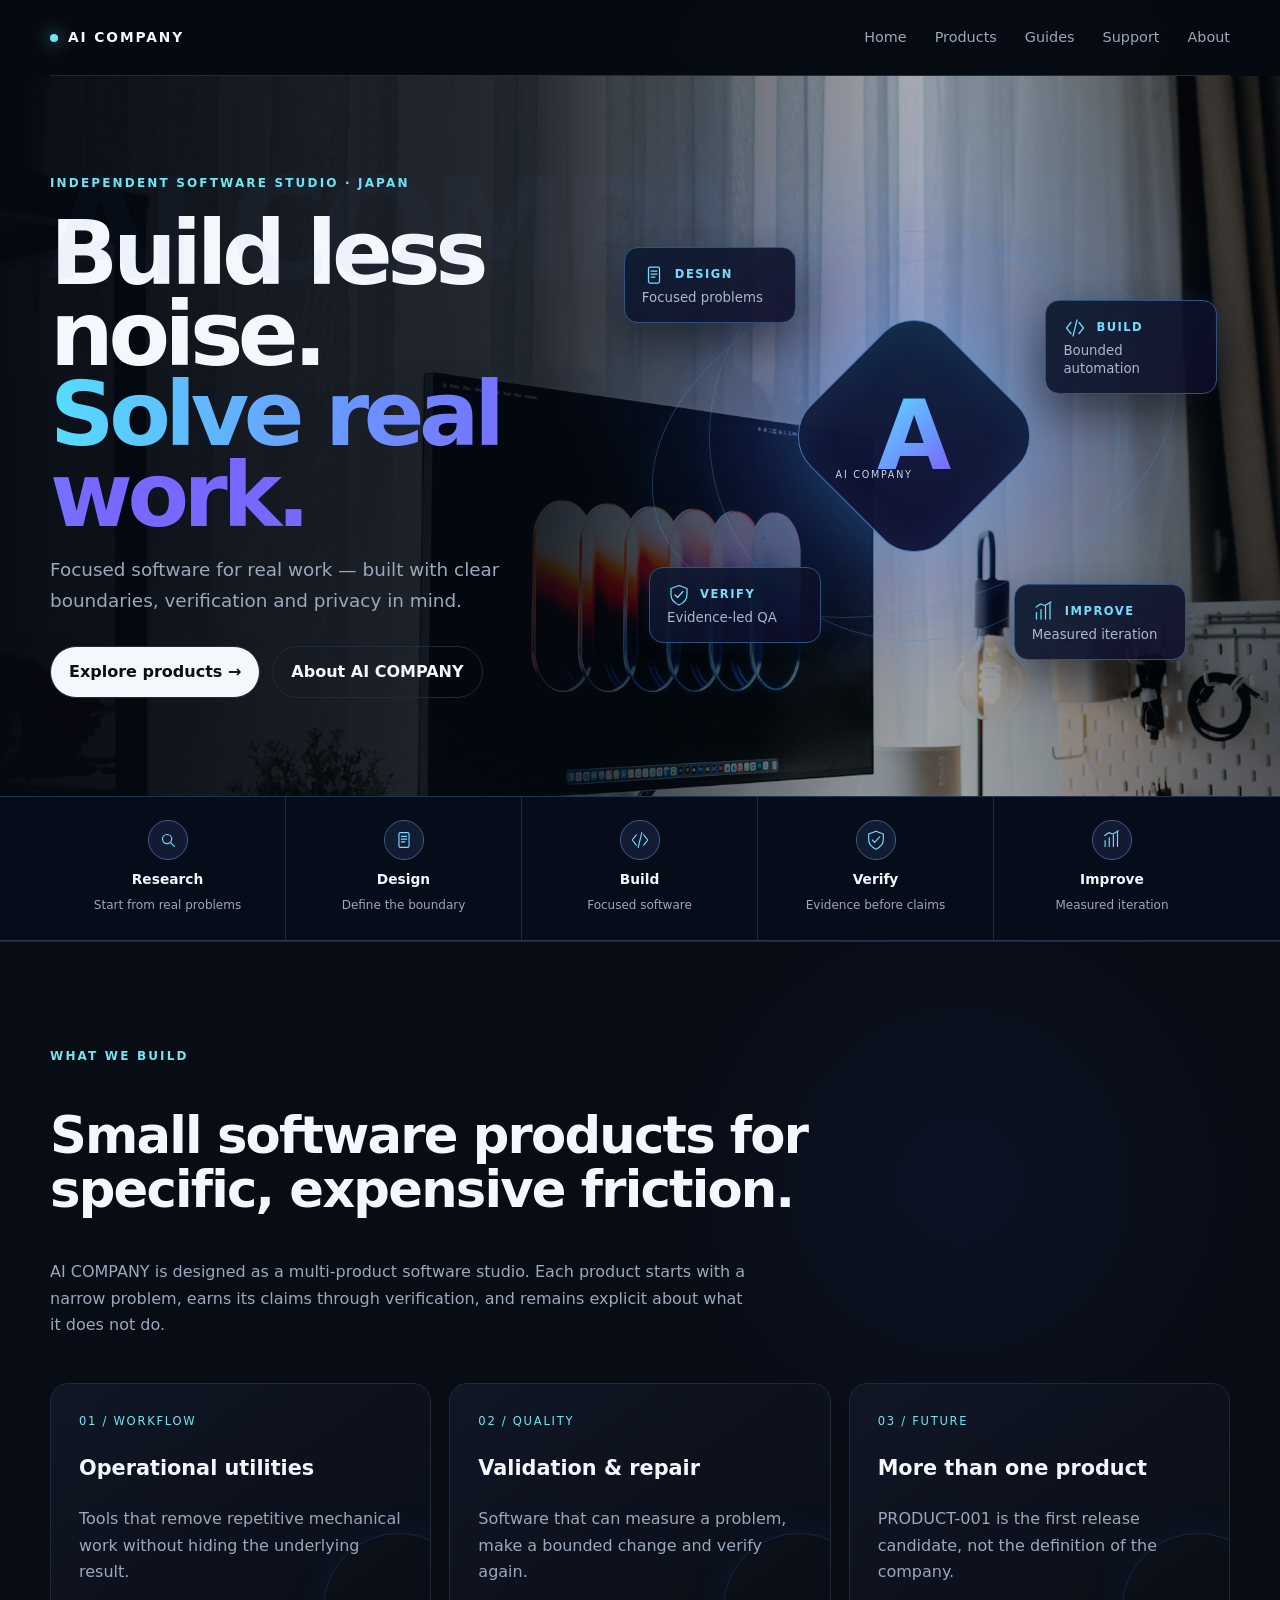
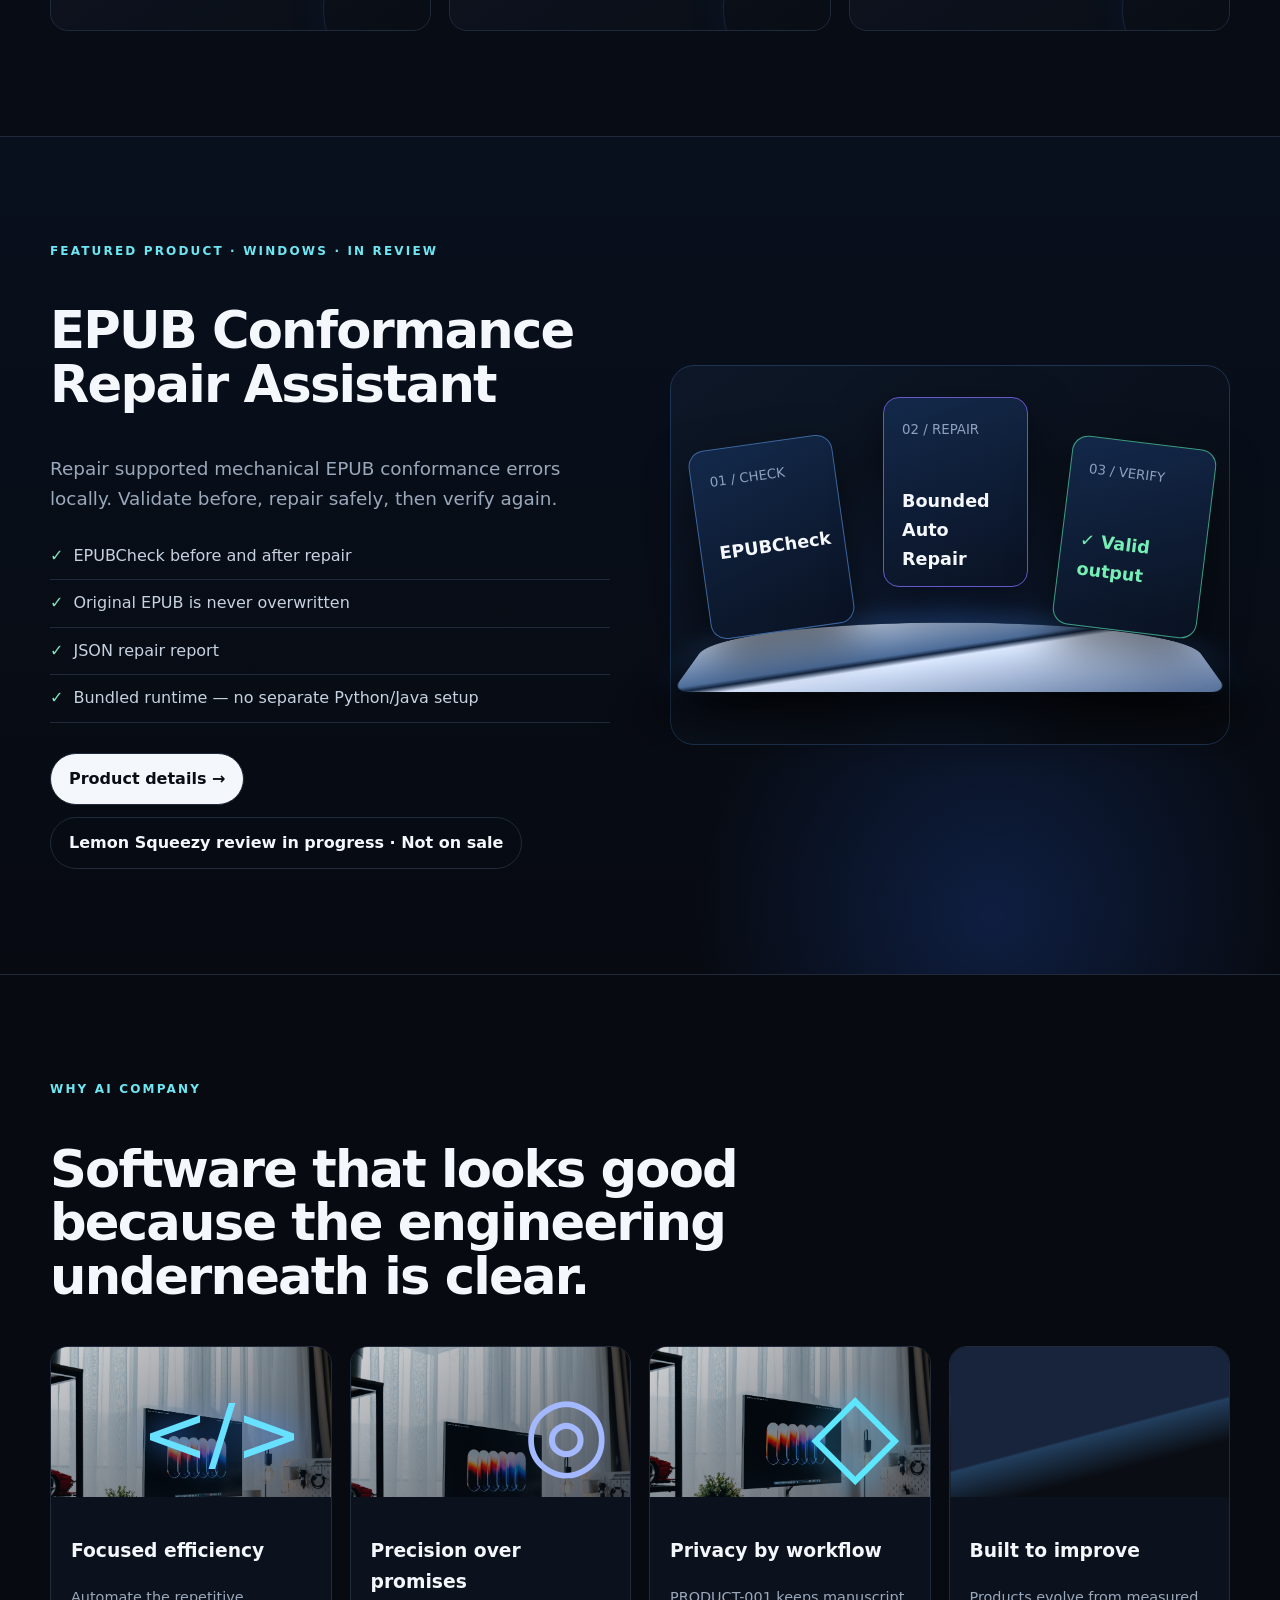
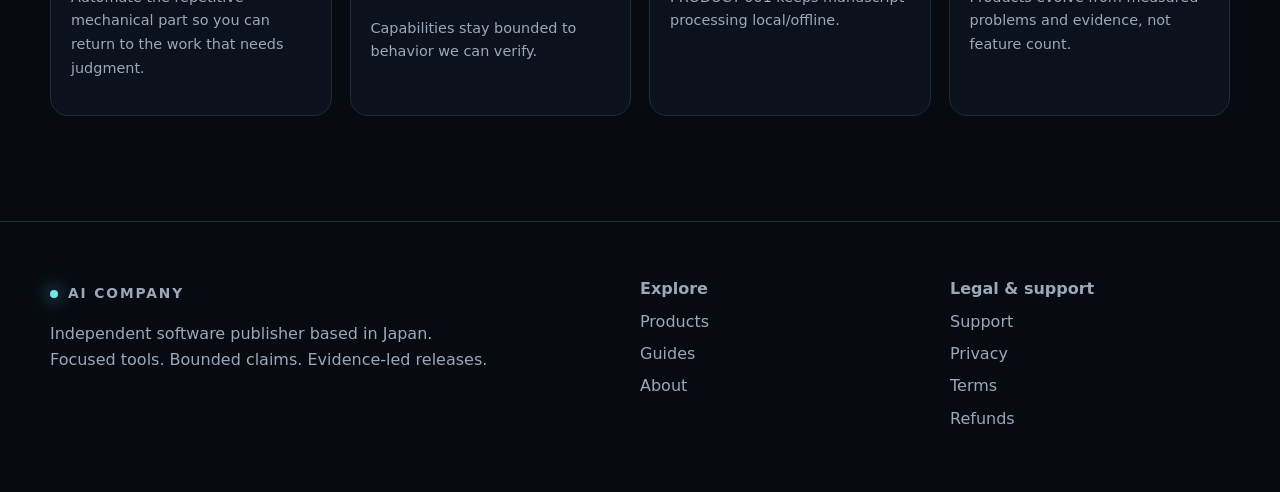
==== index.html @ 85332e8d "site: prepare Lemon Squeezy direct-sale review messaging" ====
<!doctype html><html lang="en"><head><meta charset="utf-8"><meta name="viewport" content="width=device-width,initial-scale=1"><meta name="robots" content="index,follow"><title>AI COMPANY — Practical tools for real work</title><meta name="description" content="Independent software studio in Japan building focused, evidence-led utilities."><meta property="og:title" content="AI COMPANY — Practical tools for real work"><meta property="og:description" content="Independent software studio in Japan building focused, evidence-led utilities."><meta property="og:type" content="website"><link rel="canonical" href="https://ai-company-owner.github.io/"><meta property="og:url" content="https://ai-company-owner.github.io/"><link rel="stylesheet" href="/styles.css"></head><body><header><div class="wrap nav"><a class="brand" href="/"><i></i>AI COMPANY</a><nav><a href="/">Home</a><a href="/products/">Products</a><a href="/guides/">Guides</a><a href="/support/">Support</a><a href="/about/">About</a></nav></div></header><main><section class="home-hero company-hero"><div class="wrap hero-inner"><div class="hero-copy"><div class="eyebrow">Independent software studio · Japan</div><h1>Build less noise.<br><span class="grad">Solve real work.</span></h1><p class="lead">Focused software for real work — built with clear boundaries, verification and privacy in mind.</p><div class="actions"><a class="btn primary" href="/products/">Explore products →</a><a class="btn" href="/about/">About AI COMPANY</a></div></div><div class="company-art" aria-label="Abstract AI COMPANY software studio visualization"><div class="company-orbit orbit-a"></div><div class="company-orbit orbit-b"></div><div class="company-core"><span>A</span><small>AI COMPANY</small></div><div class="company-node node-1"><img class="node-icon" src="/assets/icons/design.svg" alt=""><b>DESIGN</b><small>Focused problems</small></div><div class="company-node node-2"><img class="node-icon" src="/assets/icons/build.svg" alt=""><b>BUILD</b><small>Bounded automation</small></div><div class="company-node node-3"><img class="node-icon" src="/assets/icons/verify.svg" alt=""><b>VERIFY</b><small>Evidence-led QA</small></div><div class="company-node node-4"><img class="node-icon" src="/assets/icons/improve.svg" alt=""><b>IMPROVE</b><small>Measured iteration</small></div></div></div></section>
<div class="benefitbar"><div class="wrap benefits"><div class="benefit"><div class="ico"><img src="/assets/icons/research.svg" alt=""></div><strong>Research</strong><span>Start from real problems</span></div><div class="benefit"><div class="ico"><img src="/assets/icons/design.svg" alt=""></div><strong>Design</strong><span>Define the boundary</span></div><div class="benefit"><div class="ico"><img src="/assets/icons/build.svg" alt=""></div><strong>Build</strong><span>Focused software</span></div><div class="benefit"><div class="ico"><img src="/assets/icons/verify.svg" alt=""></div><strong>Verify</strong><span>Evidence before claims</span></div><div class="benefit"><div class="ico"><img src="/assets/icons/improve.svg" alt=""></div><strong>Improve</strong><span>Measured iteration</span></div></div></div>
<section class="section company-story"><div class="wrap"><div class="eyebrow">What we build</div><h2>Small software products for specific, expensive friction.</h2><p class="kicker">AI COMPANY is designed as a multi-product software studio. Each product starts with a narrow problem, earns its claims through verification, and remains explicit about what it does not do.</p><div class="grid3"><article class="card"><div class="num">01 / WORKFLOW</div><h3>Operational utilities</h3><p>Tools that remove repetitive mechanical work without hiding the underlying result.</p></article><article class="card"><div class="num">02 / QUALITY</div><h3>Validation & repair</h3><p>Software that can measure a problem, make a bounded change and verify again.</p></article><article class="card"><div class="num">03 / FUTURE</div><h3>More than one product</h3><p>PRODUCT-001 is the first release candidate, not the definition of the company.</p></article></div></div></section>
<section class="section showcase"><div class="wrap product"><div><div class="eyebrow">Featured product · Windows · In review</div><h2>EPUB Conformance<br>Repair Assistant</h2><p class="lead">Repair supported mechanical EPUB conformance errors locally. Validate before, repair safely, then verify again.</p><ul class="checks"><li>EPUBCheck before and after repair</li><li>Original EPUB is never overwritten</li><li>JSON repair report</li><li>Bundled runtime — no separate Python/Java setup</li></ul><div class="actions"><a class="btn primary" href="/product/epub-conformance-repair/">Product details →</a><span class="btn">Lemon Squeezy review in progress · Not on sale</span></div></div><div class="flowart" aria-label="EPUB repair workflow graphic"><div class="openbook"></div><div class="flow-card fc1"><small>01 / CHECK</small><b>EPUBCheck</b></div><div class="flow-card fc2"><small>02 / REPAIR</small><b>Bounded<br>Auto Repair</b></div><div class="flow-card fc3"><small>03 / VERIFY</small><b>✓ Valid output</b></div></div></div></section>
<section class="section"><div class="wrap"><div class="eyebrow">Why AI COMPANY</div><h2>Software that looks good because the engineering underneath is clear.</h2><div class="photo-grid"><article class="photo-card"><div class="photo-visual code"></div><div class="pad"><h3>Focused efficiency</h3><p>Automate the repetitive mechanical part so you can return to the work that needs judgment.</p></div></article><article class="photo-card"><div class="photo-visual target"></div><div class="pad"><h3>Precision over promises</h3><p>Capabilities stay bounded to behavior we can verify.</p></div></article><article class="photo-card"><div class="photo-visual lock"></div><div class="pad"><h3>Privacy by workflow</h3><p>PRODUCT-001 keeps manuscript processing local/offline.</p></div></article><article class="photo-card"><div class="photo-visual mountain"></div><div class="pad"><h3>Built to improve</h3><p>Products evolve from measured problems and evidence, not feature count.</p></div></article></div></div></section></main><footer><div class="wrap footergrid"><div><a class="brand" href="/"><i></i>AI COMPANY</a><p>Independent software publisher based in Japan.<br>Focused tools. Bounded claims. Evidence-led releases.</p></div><div><strong>Explore</strong><a href="/products/">Products</a><a href="/guides/">Guides</a><a href="/about/">About</a></div><div><strong>Legal & support</strong><a href="/support/">Support</a><a href="/privacy/">Privacy</a><a href="/terms/">Terms</a><a href="/refunds/">Refunds</a></div></div></footer></body></html>
---- styles.css ----
:root{--bg:#070a11;--panel:#0d121d;--panel2:#111827;--text:#f4f7fb;--muted:#9aa8bb;--line:#202a3a;--accent:#6ee7f2;--accent2:#8aa5ff;--ok:#83e6ba;--max:1180px}*{box-sizing:border-box}html{scroll-behavior:smooth}body{margin:0;background:var(--bg);color:var(--text);font:16px/1.65 Inter,ui-sans-serif,system-ui,-apple-system,"Segoe UI",sans-serif}body:before{content:"";position:fixed;inset:0;pointer-events:none;background:radial-gradient(circle at 72% 18%,rgba(80,128,255,.10),transparent 30%),linear-gradient(rgba(255,255,255,.018) 1px,transparent 1px),linear-gradient(90deg,rgba(255,255,255,.018) 1px,transparent 1px);background-size:auto,44px 44px,44px 44px;mask-image:linear-gradient(to bottom,#000,transparent 70%)}a{color:inherit}.wrap{width:min(var(--max),calc(100% - 48px));margin:auto}.nav{height:76px;display:flex;align-items:center;justify-content:space-between;border-bottom:1px solid var(--line)}header{position:sticky;top:0;z-index:10;background:rgba(7,10,17,.82);backdrop-filter:blur(18px)}.brand{text-decoration:none;font-weight:800;letter-spacing:.14em;font-size:.86rem}.brand i{display:inline-block;width:8px;height:8px;border-radius:50%;background:var(--accent);box-shadow:0 0 18px var(--accent);margin-right:10px}nav{display:flex;gap:28px}nav a,.quiet{text-decoration:none;color:var(--muted);font-size:.9rem}nav a:hover{color:var(--text)}.hero{min-height:720px;display:grid;grid-template-columns:1.05fr .95fr;align-items:center;gap:70px;padding:76px 0}.eyebrow{color:var(--accent);font-size:.75rem;font-weight:800;letter-spacing:.18em;text-transform:uppercase}.hero h1{font-size:clamp(3.4rem,7vw,6.8rem);line-height:.92;letter-spacing:-.055em;margin:.18em 0}.lead{font-size:1.15rem;color:var(--muted);max-width:650px}.actions{display:flex;gap:12px;margin-top:30px;flex-wrap:wrap}.btn{display:inline-flex;padding:12px 18px;border:1px solid var(--line);border-radius:999px;text-decoration:none;font-weight:700}.btn.primary{background:var(--text);color:#0a0d14}.visual{position:relative;min-height:480px;display:grid;place-items:center}.doc{width:min(340px,75%);aspect-ratio:.72;border:1px solid #304057;border-radius:18px;background:linear-gradient(145deg,#141d2b,#0a0f18);box-shadow:0 40px 100px rgba(0,0,0,.5),0 0 60px rgba(110,231,242,.08);padding:32px;transform:rotate(4deg);animation:float 7s ease-in-out infinite}.doc:before{content:"EPUB";font-size:.7rem;letter-spacing:.22em;color:var(--muted)}.line{height:7px;border-radius:8px;background:#243247;margin:18px 0}.line.ok{background:linear-gradient(90deg,var(--ok) 0 36%,#243247 36%)}.scan{position:absolute;width:80%;height:1px;background:linear-gradient(90deg,transparent,var(--accent),transparent);box-shadow:0 0 22px var(--accent);animation:scan 5s ease-in-out infinite}.badge{position:absolute;right:0;bottom:18%;padding:12px 16px;background:#0d1720;border:1px solid #254453;border-radius:12px;color:var(--ok);font-size:.82rem}.section{padding:105px 0;border-top:1px solid var(--line)}.section h2{font-size:clamp(2rem,4vw,3.7rem);line-height:1.05;letter-spacing:-.035em;max-width:800px}.kicker{color:var(--muted);max-width:700px}.grid3{display:grid;grid-template-columns:repeat(3,1fr);gap:18px;margin-top:44px}.card{border:1px solid var(--line);background:linear-gradient(145deg,rgba(17,24,39,.9),rgba(10,14,22,.8));border-radius:18px;padding:28px;min-height:210px}.card .num{font-size:.72rem;color:var(--accent);letter-spacing:.15em}.card h3{font-size:1.3rem}.card p{color:var(--muted)}.product{display:grid;grid-template-columns:1fr 1fr;gap:60px;align-items:center}.product-panel{border:1px solid #26364a;border-radius:24px;padding:36px;background:radial-gradient(circle at top right,rgba(110,231,242,.09),transparent 40%),#0b111b}.status{display:inline-flex;gap:8px;align-items:center;color:#d8e2ef;font-size:.78rem;border:1px solid #344258;padding:7px 11px;border-radius:999px}.status:before{content:"";width:7px;height:7px;border-radius:50%;background:#f1c46d}.checks{list-style:none;padding:0}.checks li{padding:10px 0;border-bottom:1px solid var(--line);color:#c7d2e1}.checks li:before{content:"✓";color:var(--ok);margin-right:10px}.guide{display:block;text-decoration:none}.guide:hover{border-color:#40546e;transform:translateY(-2px)}footer{border-top:1px solid var(--line);padding:54px 0;color:var(--muted)}.footergrid{display:grid;grid-template-columns:2fr 1fr 1fr;gap:30px}.footergrid a{display:block;margin:6px 0;text-decoration:none}.pagehero{padding:100px 0 55px}.pagehero h1{font-size:clamp(2.8rem,6vw,5.2rem);letter-spacing:-.05em;line-height:.98;max-width:900px}.prose{max-width:780px}.prose h2{margin-top:50px}.prose p,.prose li{color:#b2bfd0}.notice{border-left:2px solid var(--accent);background:#0d151f;padding:18px 22px;margin:30px 0}.focus:focus-visible,a:focus-visible{outline:2px solid var(--accent);outline-offset:4px}@keyframes float{50%{transform:rotate(2deg) translateY(-12px)}}@keyframes scan{0%,100%{transform:translateY(-160px);opacity:.25}50%{transform:translateY(160px);opacity:1}}@media(max-width:800px){.wrap{width:min(100% - 32px,var(--max))}nav{gap:14px;overflow:auto;max-width:70%}.hero,.product{grid-template-columns:1fr}.hero{padding-top:55px}.hero h1{font-size:3.6rem}.visual{min-height:390px}.grid3{grid-template-columns:1fr}.section{padding:72px 0}.footergrid{grid-template-columns:1fr}.nav{height:68px}.nav nav a:nth-child(3),.nav nav a:nth-child(4){display:none}}@media(prefers-reduced-motion:reduce){*{scroll-behavior:auto!important}.doc,.scan{animation:none!important}}
/* visual-rich home v2 */
.home-hero{position:relative;min-height:720px;overflow:hidden;border-bottom:1px solid var(--line);background:radial-gradient(circle at 75% 45%,rgba(47,105,255,.24),transparent 31%),radial-gradient(circle at 90% 15%,rgba(126,70,255,.18),transparent 28%),linear-gradient(110deg,#070a11 35%,#0a1425 100%)}
.home-hero:after{content:"";position:absolute;inset:0;pointer-events:none;background:linear-gradient(90deg,rgba(7,10,17,.98) 0%,rgba(7,10,17,.82) 42%,rgba(7,10,17,.15) 72%,rgba(7,10,17,.55) 100%)}
.hero-inner{position:relative;z-index:2;min-height:720px;display:grid;grid-template-columns:.9fr 1.1fr;align-items:center;gap:32px}.hero-copy{padding:70px 0}.hero-copy h1{font-size:clamp(3.7rem,7vw,7.2rem);line-height:.9;letter-spacing:-.06em;margin:.22em 0}.grad{background:linear-gradient(90deg,#55ddff,#7868ff 70%);-webkit-background-clip:text;background-clip:text;color:transparent}.hero-art{position:relative;height:580px;perspective:1000px}.laptop{position:absolute;left:2%;right:-8%;top:12%;height:68%;border:1px solid #4a6fa7;border-radius:24px;background:linear-gradient(145deg,#0a1220,#111d33);box-shadow:0 45px 100px #000,0 0 60px rgba(63,133,255,.25);transform:rotateY(-8deg) rotateX(2deg);padding:18px}.screen{height:100%;border-radius:14px;border:1px solid #253b61;background:radial-gradient(circle at 80% 20%,rgba(94,80,255,.2),transparent 35%),#070d17;padding:24px}.apphead{display:flex;gap:12px;align-items:center;font-weight:800}.bookicon{width:42px;height:42px;border-radius:10px;display:grid;place-items:center;background:linear-gradient(135deg,#46d9ff,#7655ff);box-shadow:0 0 22px rgba(86,121,255,.55);font-size:22px}.appgrid{display:grid;grid-template-columns:1fr .9fr;gap:14px;margin-top:24px}.errbox,.resultbox{border:1px solid #1c3152;border-radius:12px;padding:16px;background:rgba(9,17,30,.8)}.err{font-size:.75rem;padding:10px;border-bottom:1px solid #1a2942;color:#b9c7db}.err b{color:#ff7589}.err.warn b{color:#ffc65c}.beforeafter{display:grid;grid-template-columns:1fr auto 1fr;align-items:center;gap:8px}.page-mini{height:120px;border-radius:6px;background:linear-gradient(#e9eff9,#b8c8df);box-shadow:inset 0 0 0 8px #d5dfec}.arrow{color:#55dfff;font-size:24px}.valid{color:#76edb4;text-align:center;margin-top:15px}.float-tile{position:absolute;padding:20px 18px;border:1px solid rgba(93,164,255,.55);border-radius:16px;background:linear-gradient(145deg,rgba(20,49,91,.82),rgba(31,18,72,.72));backdrop-filter:blur(12px);box-shadow:0 20px 50px #0008,0 0 30px rgba(63,143,255,.18);font-weight:800}.t1{right:-1%;top:18%}.t2{right:3%;bottom:11%;color:#76edb4}.t3{left:1%;bottom:5%;color:#64dfff}.benefitbar{position:relative;z-index:3;margin-top:-1px;border-top:1px solid #213451;border-bottom:1px solid #213451;background:rgba(7,14,27,.92)}.benefits{display:grid;grid-template-columns:repeat(5,1fr)}.benefit{padding:23px 16px;text-align:center;border-right:1px solid #1d2a40}.benefit:last-child{border-right:0}.ico{width:40px;height:40px;margin:0 auto 8px;border-radius:50%;display:grid;place-items:center;border:1px solid #405a89;background:#111c33;color:#7bdfff;font-size:18px}.benefit strong{display:block;font-size:.86rem}.benefit span{color:var(--muted);font-size:.75rem}.showcase{position:relative;overflow:hidden}.showcase:before{content:"";position:absolute;right:-5%;bottom:-35%;width:55%;aspect-ratio:1;background:radial-gradient(circle,rgba(44,111,255,.20),transparent 60%)}.flowart{position:relative;min-height:380px}.openbook{position:absolute;left:5%;right:5%;bottom:8%;height:120px;border-radius:50% 50% 16px 16px;background:linear-gradient(165deg,#eef4ff,#4f6f9c 45%,#132541 48%,#dbe8ff 52%,#536e98);transform:perspective(500px) rotateX(55deg);box-shadow:0 30px 70px #000,0 -15px 45px rgba(71,146,255,.3)}.flow-card{position:absolute;width:145px;height:190px;top:20%;padding:18px;border:1px solid #3d68a0;border-radius:16px;background:linear-gradient(160deg,rgba(20,42,77,.95),rgba(10,18,34,.92));box-shadow:0 20px 45px #0008}.fc1{left:5%;transform:rotate(-8deg)}.fc2{left:38%;top:8%;border-color:#6658c9}.fc3{right:4%;transform:rotate(7deg);border-color:#3d9d84}.flow-card small{color:#8ea2c0}.flow-card b{display:block;margin-top:45px;font-size:1.1rem}.fc3 b{color:#75efb5}.photo-grid{display:grid;grid-template-columns:repeat(4,1fr);gap:18px;margin-top:42px}.photo-card{overflow:hidden;border:1px solid var(--line);border-radius:18px;background:#0c121d}.photo-visual{height:150px;position:relative;overflow:hidden;background:radial-gradient(circle at 65% 35%,rgba(81,157,255,.5),transparent 18%),linear-gradient(135deg,#1d3356,#090d16 65%)}.photo-visual.target:before{content:"◎";position:absolute;font-size:100px;right:20px;top:2px;color:#a4b8ff}.photo-visual.lock:before{content:"◇";position:absolute;font-size:115px;right:30px;top:-10px;color:#5ce7ff;text-shadow:0 0 30px #47bfff}.photo-visual.mountain{background:linear-gradient(165deg,#18243c 0 55%,#223f5e 56%,#0a0d13 75%),radial-gradient(circle at 75% 30%,#ffcf8c,transparent 10%)}.photo-visual.code:before{content:"</>";position:absolute;font-size:80px;right:28px;top:22px;color:#68e0ff;text-shadow:0 0 30px #3f8dff}.photo-card .pad{padding:20px}.photo-card p{color:var(--muted);font-size:.9rem}@media(max-width:900px){.hero-inner{grid-template-columns:1fr}.home-hero,.hero-inner{min-height:auto}.hero-art{height:470px}.benefits{grid-template-columns:repeat(2,1fr)}.benefit:last-child{grid-column:1/-1}.photo-grid{grid-template-columns:1fr 1fr}}@media(max-width:600px){.hero-copy h1{font-size:3.7rem}.hero-art{height:390px}.laptop{left:0;right:-35%;height:65%}.appgrid{grid-template-columns:1fr}.resultbox{display:none}.float-tile{font-size:.75rem;padding:12px}.benefits,.photo-grid{grid-template-columns:1fr}.benefit:last-child{grid-column:auto}.flowart{min-height:300px}.flow-card{width:110px;height:150px;padding:10px}.flow-card b{margin-top:30px;font-size:.85rem}}
/* photographic art direction */
.home-hero{background-image:linear-gradient(90deg,rgba(4,8,16,.98) 0%,rgba(4,8,16,.88) 39%,rgba(4,8,16,.20) 72%,rgba(4,8,16,.50) 100%),url('/assets/studio-workspace.jpg');background-size:cover;background-position:center}
.home-hero:after{background:radial-gradient(circle at 70% 40%,rgba(48,109,255,.18),transparent 35%)}
.hero-art{filter:drop-shadow(0 30px 50px #000)}
.photo-visual{background-image:linear-gradient(145deg,rgba(8,15,28,.18),rgba(8,15,28,.68)),url('/assets/studio-workspace.jpg');background-size:cover;background-position:center}
.photo-visual.target{background-position:65% 45%}.photo-visual.lock{background-position:30% 55%}.photo-visual.mountain{background-position:80% 60%}

/* shared visual system v3 */
.pagehero{position:relative;overflow:hidden;max-width:none;width:100%;padding:110px max(calc((100% - var(--max))/2),24px) 82px;background:linear-gradient(90deg,rgba(5,9,17,.96),rgba(6,13,25,.78)),url('/assets/studio-workspace.jpg') center 45%/cover;border-bottom:1px solid var(--line)}
.pagehero:after{content:"";position:absolute;right:8%;top:20%;width:280px;height:280px;border:1px solid rgba(88,160,255,.18);border-radius:50%;box-shadow:0 0 80px rgba(78,104,255,.12),inset 0 0 60px rgba(84,215,255,.04)}
.pagehero>*{position:relative;z-index:1}.pagehero .eyebrow{display:inline-flex;padding:7px 11px;border:1px solid #27445d;border-radius:999px;background:#081522cc}.pagehero h1{max-width:900px}
.content-shell{padding:80px 0 110px}.visual-band{display:grid;grid-template-columns:1.05fr .95fr;gap:34px;align-items:stretch;margin:38px 0}.visual-card{position:relative;overflow:hidden;min-height:320px;border:1px solid #26364a;border-radius:24px;background:linear-gradient(145deg,#111a29,#080d15);padding:32px}.visual-card.photo{background:linear-gradient(145deg,rgba(8,14,25,.25),rgba(8,14,25,.90)),url('/assets/studio-workspace.jpg') center/cover}.visual-card .bigicon{font-size:4rem;filter:drop-shadow(0 0 20px rgba(77,191,255,.45))}.visual-card h2{font-size:2rem}.visual-card p{color:var(--muted)}.mini-grid{display:grid;grid-template-columns:repeat(2,1fr);gap:14px;margin-top:22px}.mini{border:1px solid #24334a;border-radius:14px;padding:18px;background:#0a111c}.mini b{display:block}.mini span{font-size:.84rem;color:var(--muted)}.legal-index{display:grid;grid-template-columns:repeat(3,1fr);gap:14px;margin:35px 0}.legal-index a{text-decoration:none;border:1px solid var(--line);border-radius:15px;padding:18px;background:#0b111c}.legal-index small{display:block;color:var(--muted)}.step-row{display:grid;grid-template-columns:repeat(3,1fr);gap:16px;margin:38px 0}.step{position:relative;border:1px solid #263650;border-radius:18px;padding:24px;background:linear-gradient(145deg,#101a2a,#090e17)}.step .stepno{display:grid;place-items:center;width:36px;height:36px;border-radius:50%;background:linear-gradient(135deg,#3fcfff,#7357ff);font-weight:900;margin-bottom:25px}.step p{color:var(--muted)}.product-hero-visual{display:grid;grid-template-columns:1fr 1fr;gap:18px;margin-top:38px}.book-glow{min-height:360px;display:grid;place-items:center;position:relative;overflow:hidden;border:1px solid #27405f;border-radius:24px;background:radial-gradient(circle at 50% 65%,rgba(65,139,255,.32),transparent 35%),linear-gradient(145deg,#101a2b,#060a11)}.book-glow:before{content:"EPUB";display:grid;place-items:center;width:190px;height:245px;border-radius:12px;background:linear-gradient(145deg,#ecf4ff,#7895c5);color:#12213a;font-size:2rem;font-weight:900;transform:rotate(-6deg);box-shadow:25px 25px 0 #263b61,0 35px 80px #000}.book-glow:after{content:"✓ VERIFIED";position:absolute;right:9%;bottom:10%;padding:10px 15px;border:1px solid #3a9e83;border-radius:999px;background:#09251dcc;color:#79edba;font-weight:800}.policy-mark{width:68px;height:68px;border:1px solid #35567e;border-radius:18px;display:grid;place-items:center;font-size:2rem;background:#0b1728;box-shadow:0 0 30px rgba(68,156,255,.12)}@media(max-width:800px){.visual-band,.product-hero-visual{grid-template-columns:1fr}.step-row,.legal-index{grid-template-columns:1fr}.pagehero{padding:78px 24px 55px}.visual-card{min-height:240px}}

/* company-first home hierarchy */
.company-hero{background-image:linear-gradient(90deg,rgba(4,8,16,.98) 0%,rgba(4,8,16,.86) 42%,rgba(4,8,16,.32) 72%,rgba(4,8,16,.62) 100%),url('/assets/studio-workspace.jpg')}
.company-art{position:relative;height:590px;display:grid;place-items:center;isolation:isolate}
.company-art:before{content:"";position:absolute;width:520px;height:520px;border-radius:50%;background:radial-gradient(circle,rgba(62,199,255,.15),rgba(87,69,255,.08) 38%,transparent 68%);filter:blur(8px)}
.company-core{position:relative;z-index:3;width:190px;height:190px;border:1px solid #4d76b5;border-radius:44px;display:grid;place-items:center;background:linear-gradient(145deg,rgba(20,42,75,.92),rgba(16,12,48,.9));box-shadow:0 0 90px rgba(66,147,255,.25),inset 0 0 45px rgba(99,216,255,.08);transform:rotate(45deg)}
.company-core span,.company-core small{transform:rotate(-45deg);position:absolute}.company-core span{font-size:6rem;font-weight:900;line-height:1;background:linear-gradient(135deg,#58e2ff,#7a5cff);-webkit-background-clip:text;background-clip:text;color:transparent}.company-core small{margin-top:112px;letter-spacing:.18em;color:#c6d4e8;font-size:.6rem}
.company-orbit{position:absolute;border:1px solid rgba(81,137,210,.34);border-radius:50%;box-shadow:0 0 28px rgba(67,136,255,.06)}.orbit-a{width:410px;height:410px;transform:rotate(18deg)}.orbit-b{width:540px;height:340px;transform:rotate(-18deg)}
.company-node{position:absolute;z-index:4;width:155px;padding:15px 17px;border:1px solid #31517c;border-radius:14px;background:linear-gradient(145deg,rgba(11,26,47,.92),rgba(14,12,39,.88));box-shadow:0 18px 50px #0008,0 0 22px rgba(65,148,255,.1)}.company-node b{display:block;color:#76dcff;font-size:.72rem;letter-spacing:.13em}.company-node small{color:#aab8cc}.node-1{left:4%;top:18%}.node-2{right:2%;top:27%}.node-3{left:8%;bottom:15%}.node-4{right:7%;bottom:12%}
@media(max-width:900px){.company-art{height:480px}.company-art:before{width:390px;height:390px}.company-core{width:150px;height:150px}.company-core span{font-size:4.5rem}.company-core small{margin-top:90px}.orbit-a{width:320px;height:320px}.orbit-b{width:410px;height:270px}.company-node{width:125px;padding:10px;font-size:.8rem}}

.company-story{background:radial-gradient(circle at 75% 30%,rgba(71,103,255,.08),transparent 28%),#080c14}.company-story .card{position:relative;overflow:hidden}.company-story .card:after{content:"";position:absolute;right:-45px;bottom:-55px;width:150px;height:150px;border:1px solid rgba(83,153,255,.16);border-radius:50%;box-shadow:0 0 45px rgba(61,127,255,.08)}

.ico img{width:22px;height:22px}.node-icon{width:24px;height:24px;float:left;margin-right:9px}.company-node b{padding-top:2px}
.company-hero .hero-copy{position:relative}.company-hero .hero-copy:before{content:"AI COMPANY";position:absolute;left:-4px;top:10px;font-size:clamp(5rem,11vw,10rem);font-weight:900;letter-spacing:-.07em;color:rgba(89,145,255,.035);white-space:nowrap;pointer-events:none}
.showcase{background:linear-gradient(180deg,#08101d,#070a11)}.showcase .flowart{border:1px solid #1f3452;border-radius:24px;background:radial-gradient(circle at 50% 65%,rgba(52,118,255,.16),transparent 45%),linear-gradient(145deg,#0d1727,#070b12)}

/* visual QA remediation: hero legibility + mobile containment */
.company-node{width:172px;box-sizing:border-box}
.company-node small{display:block;line-height:1.35;margin-top:5px}
.company-core{background:linear-gradient(145deg,rgba(15,35,66,.97),rgba(14,10,45,.97))}
.company-hero{min-height:auto}
@media(max-width:800px){
  header .nav{overflow-x:auto;scrollbar-width:none;gap:24px}
  header .nav::-webkit-scrollbar{display:none}
  header nav{display:flex;min-width:max-content;gap:22px}
  .company-hero{overflow:hidden;background-position:62% center}
  .company-hero .hero-inner{grid-template-columns:1fr;padding-top:62px;padding-bottom:40px}
  .company-hero .hero-copy{max-width:100%;z-index:5}
  .company-hero .hero-copy h1{font-size:clamp(3.25rem,15vw,5rem);line-height:.9;letter-spacing:-.055em;max-width:100%}
  .company-hero .lead{max-width:92%;font-size:1rem;line-height:1.65}
  .company-hero .actions{display:grid;grid-template-columns:1fr;max-width:270px}
  .company-art{height:390px;margin-top:12px;transform:scale(.82);transform-origin:50% 15%}
  .company-node{width:145px}
  .node-1{left:-2%;top:10%}.node-2{right:-5%;top:18%}.node-3{left:1%;bottom:13%}.node-4{right:-2%;bottom:9%}
  .benefitbar{margin-top:-55px;position:relative;z-index:6}
  .benefits{grid-template-columns:1fr 1fr}
  .benefit:last-child{grid-column:1/-1}
}

/* visual QA remediation v3: mobile viewport correctness */
@media(max-width:800px){
  body{overflow-x:hidden}
  header .nav{display:grid;grid-template-columns:auto 1fr;align-items:center;overflow:hidden}
  header nav{justify-self:end;max-width:190px;overflow:hidden;gap:18px}
  header nav a:nth-child(n+3){display:none}
  .company-hero .hero-inner{width:auto;max-width:none;margin:0;padding-left:16px;padding-right:16px}
  .company-hero .hero-copy{width:100%;min-width:0}
  .company-hero .hero-copy h1{font-size:clamp(3.1rem,14.5vw,4.25rem);overflow-wrap:normal}
  .company-hero .lead{width:100%;max-width:100%;font-size:.98rem;padding-right:4px}
  .company-hero .actions{width:100%;max-width:270px}
  .company-art{height:330px;margin-top:-4px;transform:scale(.72);transform-origin:50% 0}
  .benefitbar{margin-top:-105px}
}
@media(max-width:520px){
  .brand{font-size:.88rem;white-space:nowrap}
  header nav{max-width:125px}
  header nav a:nth-child(n+2){display:none}
  .company-hero .hero-copy h1{font-size:3.55rem}
}

/* visual QA remediation v4: compact mobile brand hero */
@media(max-width:520px){
  .company-hero .hero-copy h1{
    width:100%;max-width:100%;min-width:0;
    font-size:3.05rem!important;line-height:.94;
    letter-spacing:-.06em;white-space:normal;
  }
  .company-hero .hero-copy h1 .grad{display:block}
  .company-art{height:285px;transform:none;margin-top:8px}
  .company-art:before{width:280px;height:280px}
  .company-core{width:118px;height:118px;border-radius:30px}
  .company-core span{font-size:3.6rem}.company-core small{margin-top:70px;font-size:.45rem}
  .orbit-a{width:245px;height:245px}.orbit-b{width:315px;height:205px}
  .company-node{width:128px;padding:10px 11px;font-size:.72rem}
  .node-1{left:0;top:20px}.node-3{right:0;left:auto;bottom:18px}
  .node-2,.node-4{display:none}
  .benefitbar{margin-top:-32px}
}

/* visual QA remediation v5: hard mobile containment */
@media(max-width:520px){
  header .nav{display:flex;justify-content:space-between;width:auto;padding-left:16px;padding-right:16px}
  header nav{display:none!important}
  header .nav:after{content:"MENU";font-size:.68rem;letter-spacing:.14em;color:#9fb0c5;border:1px solid #27364a;border-radius:999px;padding:7px 10px}
  .company-hero .hero-inner{box-sizing:border-box;width:100%;max-width:100%;padding-left:16px!important;padding-right:16px!important;overflow:hidden}
  .company-hero .hero-copy{box-sizing:border-box;width:100%;max-width:100%;overflow:hidden}
  .company-hero .hero-copy h1{box-sizing:border-box;width:100%!important;max-width:100%!important;font-size:2.72rem!important;line-height:.96!important;letter-spacing:-.055em!important}
  .company-hero .hero-copy h1 br{display:none}
  .company-hero .hero-copy h1 .grad{display:block}
  .company-hero .lead{box-sizing:border-box;width:100%!important;max-width:100%!important;font-size:.93rem;line-height:1.6}
}

/* visual QA remediation v6: one robust compact layout below 800px */
@media(max-width:800px){
  header .nav{display:flex!important;justify-content:space-between!important;width:auto!important;padding-left:16px!important;padding-right:16px!important;overflow:hidden!important}
  header nav{display:none!important}
  header .nav:after{content:"MENU";font-size:.68rem;letter-spacing:.14em;color:#9fb0c5;border:1px solid #27364a;border-radius:999px;padding:7px 10px}
  .company-hero .hero-inner{box-sizing:border-box!important;width:100%!important;max-width:100%!important;margin:0!important;padding:54px 16px 28px!important;overflow:hidden!important}
  .company-hero .hero-copy{box-sizing:border-box!important;width:100%!important;max-width:100%!important;min-width:0!important;overflow:hidden!important}
  .company-hero .hero-copy h1{box-sizing:border-box!important;width:100%!important;max-width:100%!important;font-size:clamp(2.55rem,10vw,3.2rem)!important;line-height:.96!important;letter-spacing:-.055em!important;white-space:normal!important}
  .company-hero .hero-copy h1 br{display:none!important}
  .company-hero .hero-copy h1 .grad{display:block!important}
  .company-hero .lead{box-sizing:border-box!important;width:100%!important;max-width:100%!important;padding:0!important;font-size:.93rem!important;line-height:1.58!important}
  .company-hero .actions{width:100%!important;max-width:270px!important}
  .company-art{height:270px!important;transform:none!important;margin:4px 0 0!important}
  .company-art:before{width:270px!important;height:270px!important}
  .company-core{width:112px!important;height:112px!important;border-radius:28px!important}
  .company-core span{font-size:3.45rem!important}.company-core small{margin-top:67px!important;font-size:.43rem!important}
  .orbit-a{width:230px!important;height:230px!important}.orbit-b{width:300px!important;height:195px!important}
  .company-node{width:128px!important;padding:10px 11px!important;font-size:.72rem!important}
  .node-1{left:0!important;top:18px!important}.node-3{right:0!important;left:auto!important;bottom:16px!important}
  .node-2,.node-4{display:none!important}
  .benefitbar{margin-top:-25px!important}
}

/* visual QA remediation v7: compact text measure independent of desktop grid */
@media(max-width:800px){
  .company-hero .hero-inner{display:block!important}
  .company-hero .hero-copy{display:block!important}
  .company-hero .lead{display:block!important;max-width:calc(100vw - 32px)!important;overflow-wrap:anywhere!important}
  .company-art{display:grid!important;max-width:calc(100vw - 32px)!important}
}
.mobile-lead{display:none}
@media(max-width:800px){
  .desktop-lead{display:none!important}
  .mobile-lead{display:block!important;width:auto!important;max-width:360px!important}
  .company-art .node-2,.company-art .node-4{display:none!important}
}
@media(max-width:800px){
  .company-hero .lead{max-width:340px!important}
}
@media(max-width:800px){
  .company-art .node-3{display:none!important}
}

/* all-page compact QA: prevent subpage hero overflow */
@media(max-width:800px){
  .pagehero{box-sizing:border-box!important;width:100%!important;max-width:100%!important;padding:48px 16px 42px!important;overflow:hidden!important}
  .pagehero h1{box-sizing:border-box!important;width:100%!important;max-width:100%!important;font-size:clamp(2.25rem,9vw,3rem)!important;line-height:.98!important;letter-spacing:-.045em!important;overflow-wrap:anywhere!important}
  .pagehero .lead{box-sizing:border-box!important;width:100%!important;max-width:100%!important;font-size:.95rem!important;line-height:1.55!important;overflow-wrap:anywhere!important}
  .pagehero .actions{display:grid!important;grid-template-columns:1fr!important;max-width:270px!important}
  .prose,.product,.grid3{min-width:0!important}
  .prose p,.product p,.card p{overflow-wrap:anywhere}
}
@media(max-width:800px){
  .pagehero h1{font-size:2.05rem!important;line-height:1!important;letter-spacing:-.05em!important;max-width:340px!important}
  .pagehero .lead{max-width:340px!important}
  .pagehero .eyebrow{max-width:320px!important}
}

/* distinct illustration art direction */
.pagehero{background-image:linear-gradient(90deg,rgba(5,9,17,.97),rgba(5,9,17,.78) 48%,rgba(5,9,17,.18)),url('/assets/illustrations/company-studio.svg');background-position:center;background-size:cover}
.products-hero,.epub-hero{background-image:linear-gradient(90deg,rgba(5,9,17,.98),rgba(5,9,17,.78) 50%,rgba(5,9,17,.15)),url('/assets/illustrations/epub-repair.svg')}
.guides-hero{background-image:linear-gradient(90deg,rgba(5,9,17,.98),rgba(5,9,17,.76) 50%,rgba(5,9,17,.12)),url('/assets/illustrations/diagnostic.svg')}
.about-hero,.support-hero{background-image:linear-gradient(90deg,rgba(5,9,17,.98),rgba(5,9,17,.74) 50%,rgba(5,9,17,.10)),url('/assets/illustrations/evidence.svg')}
.privacy-hero,.terms-hero,.refunds-hero{background-image:linear-gradient(90deg,rgba(5,9,17,.98),rgba(5,9,17,.74) 50%,rgba(5,9,17,.10)),url('/assets/illustrations/boundary.svg')}

/* FINAL RESPONSIVE CONTRACT v1
   This block is the canonical compact-screen override. Earlier iterative QA
   rules are retained temporarily for history but must not be extended. */
@media(max-width:800px){
  body{overflow-x:hidden}
  .wrap{width:calc(100% - 32px)}
  header .nav{height:64px;display:flex!important;align-items:center;justify-content:space-between!important;width:auto!important;padding:0 16px!important;overflow:hidden!important}
  header nav{display:none!important}
  header .nav:after{content:"MENU";font-size:.68rem;letter-spacing:.14em;color:#9fb0c5;border:1px solid #27364a;border-radius:999px;padding:7px 10px}
  .company-hero .hero-inner{display:block!important;box-sizing:border-box;width:100%!important;max-width:100%!important;margin:0!important;padding:54px 16px 30px!important;overflow:hidden}
  .company-hero .hero-copy{width:100%!important;max-width:100%!important;overflow:hidden}
  .company-hero .hero-copy h1{width:100%!important;max-width:100%!important;font-size:clamp(2.55rem,10vw,3.2rem)!important;line-height:.96!important;letter-spacing:-.055em!important;white-space:normal!important}
  .company-hero .hero-copy h1 br{display:none}.company-hero .hero-copy h1 .grad{display:block}
  .company-hero .lead{width:100%!important;max-width:340px!important;padding:0!important;font-size:.93rem!important;line-height:1.58!important}
  .company-hero .actions{display:grid;grid-template-columns:1fr;width:100%;max-width:270px}
  .company-art{display:grid!important;height:270px!important;max-width:calc(100vw - 32px)!important;transform:none!important;margin:4px 0 0!important}
  .company-art:before{width:270px!important;height:270px!important}.company-core{width:112px!important;height:112px!important;border-radius:28px!important}
  .company-core span{font-size:3.45rem!important}.company-core small{margin-top:67px!important;font-size:.43rem!important}
  .orbit-a{width:230px!important;height:230px!important}.orbit-b{width:300px!important;height:195px!important}
  .company-node{width:128px!important;padding:10px 11px!important;font-size:.72rem!important}.node-1{left:0!important;top:18px!important}
  .company-art .node-2,.company-art .node-3,.company-art .node-4{display:none!important}
  .benefitbar{margin-top:-25px!important}.benefits{grid-template-columns:1fr 1fr}.benefit:last-child{grid-column:1/-1}
  .pagehero{box-sizing:border-box!important;width:100%!important;max-width:100%!important;padding:48px 16px 42px!important;overflow:hidden!important}
  .pagehero h1{box-sizing:border-box!important;width:100%!important;max-width:340px!important;font-size:2.05rem!important;line-height:1!important;letter-spacing:-.05em!important;overflow-wrap:anywhere!important}
  .pagehero .lead{box-sizing:border-box!important;width:100%!important;max-width:340px!important;font-size:.95rem!important;line-height:1.55!important;overflow-wrap:anywhere!important}
  .pagehero .eyebrow{max-width:320px!important}.pagehero .actions{display:grid!important;grid-template-columns:1fr!important;max-width:270px!important}
  .visual-band,.product-hero-visual,.product{grid-template-columns:1fr}.step-row,.legal-index,.grid3,.footergrid{grid-template-columns:1fr}
  .section{padding:72px 0}.visual-card{min-height:240px}.prose,.product,.grid3{min-width:0}.prose p,.product p,.card p{overflow-wrap:anywhere}
}

/* final compact typography polish */
@media(max-width:800px){
  .product h2,.product h3,.product-panel h2,.product-panel h3{max-width:100%!important;font-size:1.35rem!important;line-height:1.15!important;overflow-wrap:anywhere!important}
  .status{white-space:normal!important;line-height:1.35!important;max-width:100%!important}
  .product-panel{padding:22px!important;min-width:0!important}
  .btn{max-width:100%;white-space:normal;text-align:center;justify-content:center}
}
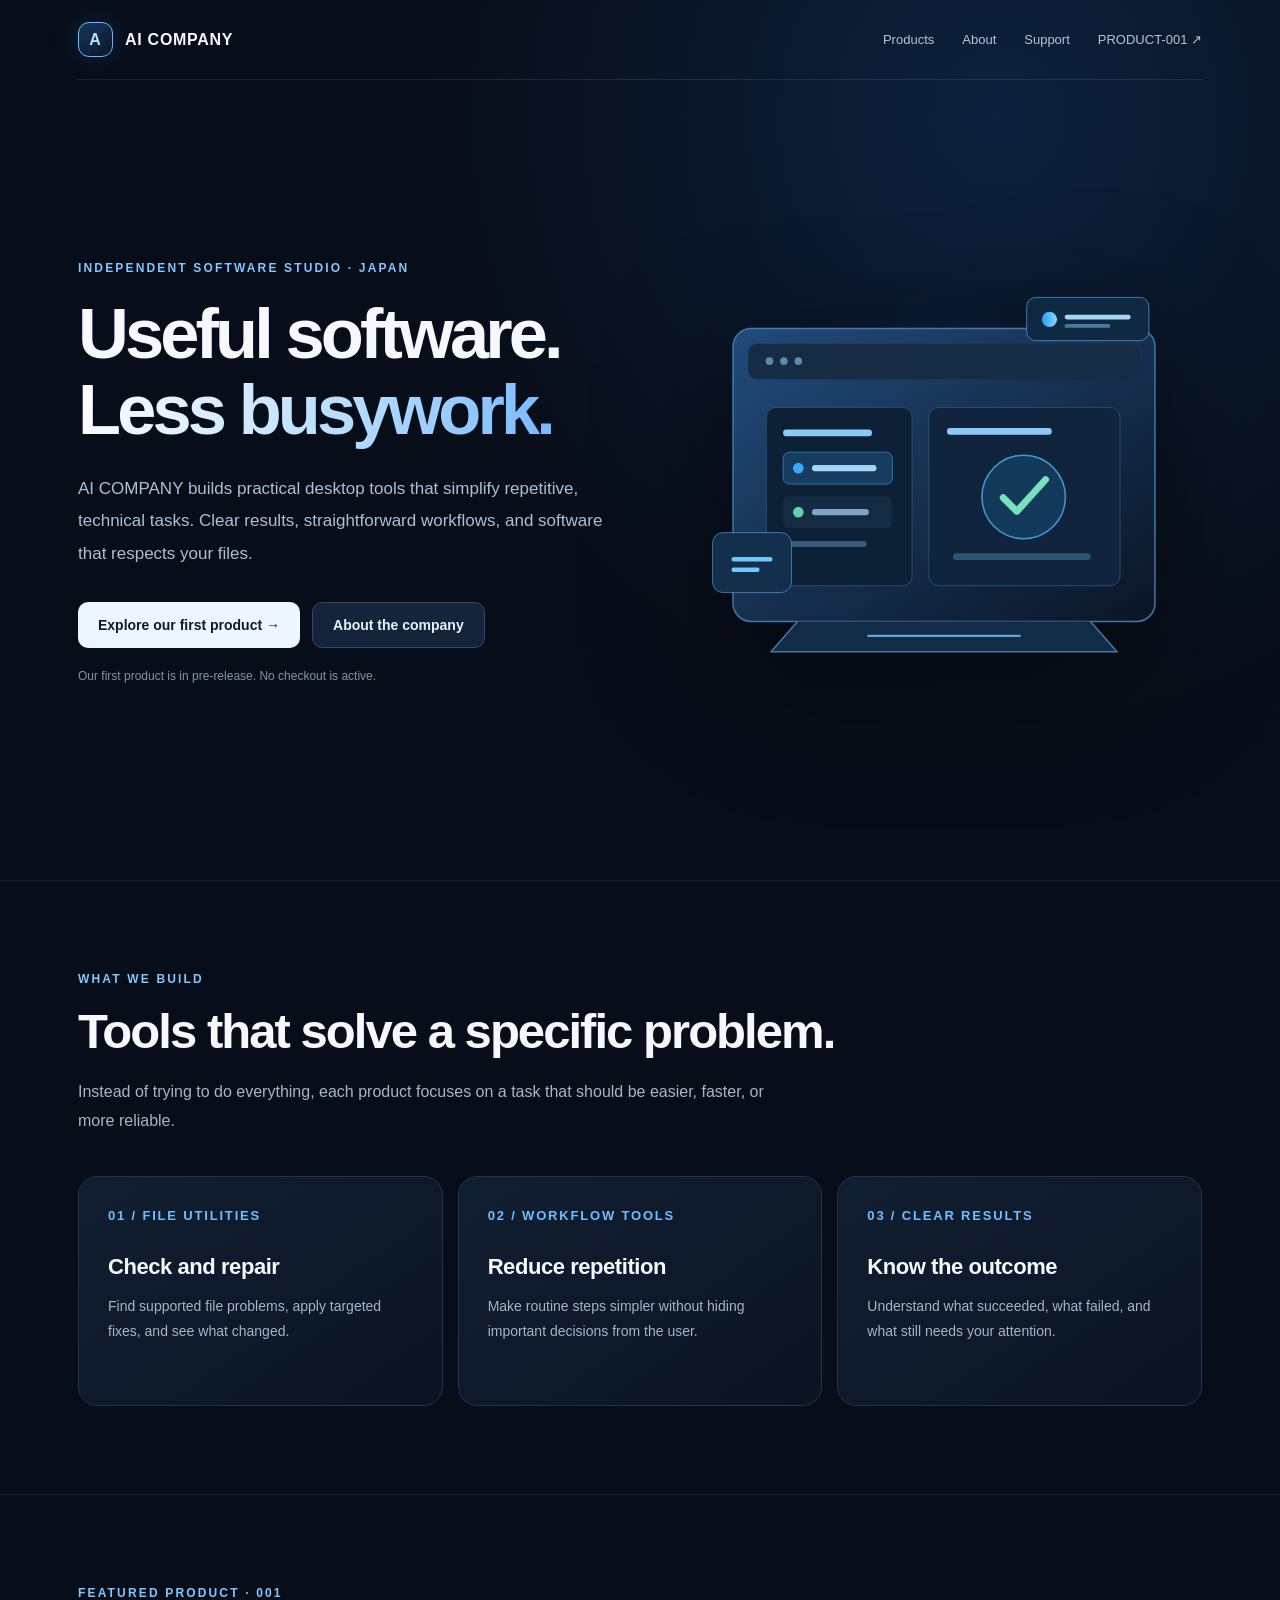
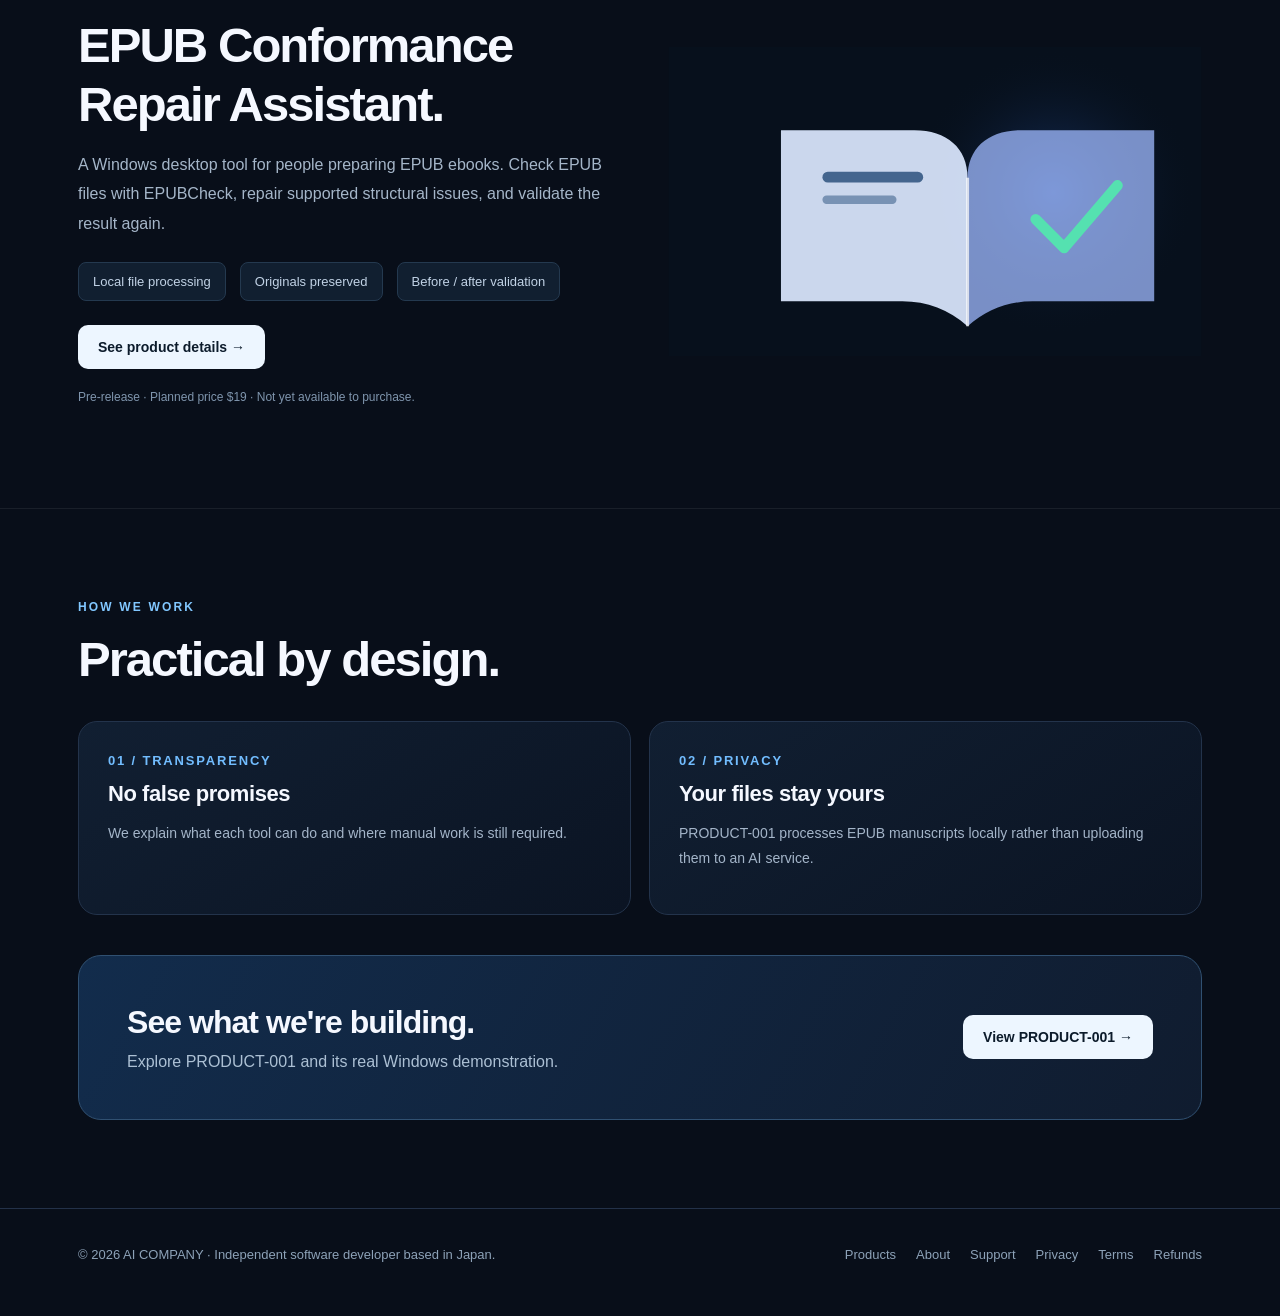
==== commit abd2dd80: "Redesign AI COMPANY homepage and PRODUCT-001 landing page" ====
--- a/index.html
+++ b/index.html
@@ -1,5 +1 @@
-<!doctype html><html lang="en"><head><meta charset="utf-8"><meta name="viewport" content="width=device-width,initial-scale=1"><meta name="robots" content="index,follow"><title>AI COMPANY — Practical tools for real work</title><meta name="description" content="Independent software studio in Japan building focused, evidence-led utilities."><meta property="og:title" content="AI COMPANY — Practical tools for real work"><meta property="og:description" content="Independent software studio in Japan building focused, evidence-led utilities."><meta property="og:type" content="website"><link rel="canonical" href="https://ai-company-owner.github.io/"><meta property="og:url" content="https://ai-company-owner.github.io/"><link rel="stylesheet" href="/styles.css"></head><body><header><div class="wrap nav"><a class="brand" href="/"><i></i>AI COMPANY</a><nav><a href="/">Home</a><a href="/products/">Products</a><a href="/guides/">Guides</a><a href="/support/">Support</a><a href="/about/">About</a></nav></div></header><main><section class="home-hero company-hero"><div class="wrap hero-inner"><div class="hero-copy"><div class="eyebrow">Independent software studio · Japan</div><h1>Build less noise.<br><span class="grad">Solve real work.</span></h1><p class="lead">Focused software for real work — built with clear boundaries, verification and privacy in mind.</p><div class="actions"><a class="btn primary" href="/products/">Explore products →</a><a class="btn" href="/about/">About AI COMPANY</a></div></div><div class="company-art" aria-label="Abstract AI COMPANY software studio visualization"><div class="company-orbit orbit-a"></div><div class="company-orbit orbit-b"></div><div class="company-core"><span>A</span><small>AI COMPANY</small></div><div class="company-node node-1"><img class="node-icon" src="/assets/icons/design.svg" alt=""><b>DESIGN</b><small>Focused problems</small></div><div class="company-node node-2"><img class="node-icon" src="/assets/icons/build.svg" alt=""><b>BUILD</b><small>Bounded automation</small></div><div class="company-node node-3"><img class="node-icon" src="/assets/icons/verify.svg" alt=""><b>VERIFY</b><small>Evidence-led QA</small></div><div class="company-node node-4"><img class="node-icon" src="/assets/icons/improve.svg" alt=""><b>IMPROVE</b><small>Measured iteration</small></div></div></div></section>
-<div class="benefitbar"><div class="wrap benefits"><div class="benefit"><div class="ico"><img src="/assets/icons/research.svg" alt=""></div><strong>Research</strong><span>Start from real problems</span></div><div class="benefit"><div class="ico"><img src="/assets/icons/design.svg" alt=""></div><strong>Design</strong><span>Define the boundary</span></div><div class="benefit"><div class="ico"><img src="/assets/icons/build.svg" alt=""></div><strong>Build</strong><span>Focused software</span></div><div class="benefit"><div class="ico"><img src="/assets/icons/verify.svg" alt=""></div><strong>Verify</strong><span>Evidence before claims</span></div><div class="benefit"><div class="ico"><img src="/assets/icons/improve.svg" alt=""></div><strong>Improve</strong><span>Measured iteration</span></div></div></div>
-<section class="section company-story"><div class="wrap"><div class="eyebrow">What we build</div><h2>Small software products for specific, expensive friction.</h2><p class="kicker">AI COMPANY is designed as a multi-product software studio. Each product starts with a narrow problem, earns its claims through verification, and remains explicit about what it does not do.</p><div class="grid3"><article class="card"><div class="num">01 / WORKFLOW</div><h3>Operational utilities</h3><p>Tools that remove repetitive mechanical work without hiding the underlying result.</p></article><article class="card"><div class="num">02 / QUALITY</div><h3>Validation & repair</h3><p>Software that can measure a problem, make a bounded change and verify again.</p></article><article class="card"><div class="num">03 / FUTURE</div><h3>More than one product</h3><p>PRODUCT-001 is the first release candidate, not the definition of the company.</p></article></div></div></section>
-<section class="section showcase"><div class="wrap product"><div><div class="eyebrow">Featured product · Windows · In review</div><h2>EPUB Conformance<br>Repair Assistant</h2><p class="lead">Repair supported mechanical EPUB conformance errors locally. Validate before, repair safely, then verify again.</p><ul class="checks"><li>EPUBCheck before and after repair</li><li>Original EPUB is never overwritten</li><li>JSON repair report</li><li>Bundled runtime — no separate Python/Java setup</li></ul><div class="actions"><a class="btn primary" href="/product/epub-conformance-repair/">Product details →</a><span class="btn">Lemon Squeezy review in progress · Not on sale</span></div></div><div class="flowart" aria-label="EPUB repair workflow graphic"><div class="openbook"></div><div class="flow-card fc1"><small>01 / CHECK</small><b>EPUBCheck</b></div><div class="flow-card fc2"><small>02 / REPAIR</small><b>Bounded<br>Auto Repair</b></div><div class="flow-card fc3"><small>03 / VERIFY</small><b>✓ Valid output</b></div></div></div></section>
-<section class="section"><div class="wrap"><div class="eyebrow">Why AI COMPANY</div><h2>Software that looks good because the engineering underneath is clear.</h2><div class="photo-grid"><article class="photo-card"><div class="photo-visual code"></div><div class="pad"><h3>Focused efficiency</h3><p>Automate the repetitive mechanical part so you can return to the work that needs judgment.</p></div></article><article class="photo-card"><div class="photo-visual target"></div><div class="pad"><h3>Precision over promises</h3><p>Capabilities stay bounded to behavior we can verify.</p></div></article><article class="photo-card"><div class="photo-visual lock"></div><div class="pad"><h3>Privacy by workflow</h3><p>PRODUCT-001 keeps manuscript processing local/offline.</p></div></article><article class="photo-card"><div class="photo-visual mountain"></div><div class="pad"><h3>Built to improve</h3><p>Products evolve from measured problems and evidence, not feature count.</p></div></article></div></div></section></main><footer><div class="wrap footergrid"><div><a class="brand" href="/"><i></i>AI COMPANY</a><p>Independent software publisher based in Japan.<br>Focused tools. Bounded claims. Evidence-led releases.</p></div><div><strong>Explore</strong><a href="/products/">Products</a><a href="/guides/">Guides</a><a href="/about/">About</a></div><div><strong>Legal & support</strong><a href="/support/">Support</a><a href="/privacy/">Privacy</a><a href="/terms/">Terms</a><a href="/refunds/">Refunds</a></div></div></footer></body></html>+<!doctype html><html lang="en"><head><meta charset="utf-8"><meta name="viewport" content="width=device-width,initial-scale=1"><meta name="description" content="AI COMPANY builds practical software for file validation, repair, and repetitive workflows."><meta name="robots" content="index,follow"><title>Practical software for everyday work — AI COMPANY</title><link rel="stylesheet" href="/assets/ac-redesign.css?v=20261008"></head><body><div class="ac-shell"><header class="ac-container"><nav class="ac-nav" aria-label="Main navigation"><a class="ac-brand" href="/"><span class="ac-mark">A</span>AI COMPANY</a><div class="ac-links"><a href="/products/">Products</a><a href="/about/">About</a><a class="optional" href="/support/">Support</a><a class="optional" href="/product/epub-conformance-repair/">PRODUCT-001 ↗</a></div></nav></header><main><section class="ac-container ac-hero"><div><span class="ac-kicker">Independent software studio · Japan</span><h1>Useful software.<br><span class="ac-gradient">Less busywork.</span></h1><p class="ac-lead">AI COMPANY builds practical desktop tools that simplify repetitive, technical tasks. Clear results, straightforward workflows, and software that respects your files.</p><div class="ac-actions"><a class="ac-button" href="/product/epub-conformance-repair/">Explore our first product →</a><a class="ac-button alt" href="/about/">About the company</a></div><p class="ac-small">Our first product is in pre-release. No checkout is active.</p></div><img class="ac-art" src="/assets/illustrations/software-workflow-2026.svg" alt="Custom illustration of a desktop application checking files and confirming results" width="680" height="580"></section><section class="ac-section"><div class="ac-container"><span class="ac-kicker">What we build</span><h2 class="ac-heading">Tools that solve a specific problem.</h2><p class="ac-sub">Instead of trying to do everything, each product focuses on a task that should be easier, faster, or more reliable.</p><div class="ac-grid"><article class="ac-card"><span class="num">01 / FILE UTILITIES</span><h3>Check and repair</h3><p>Find supported file problems, apply targeted fixes, and see what changed.</p></article><article class="ac-card"><span class="num">02 / WORKFLOW TOOLS</span><h3>Reduce repetition</h3><p>Make routine steps simpler without hiding important decisions from the user.</p></article><article class="ac-card"><span class="num">03 / CLEAR RESULTS</span><h3>Know the outcome</h3><p>Understand what succeeded, what failed, and what still needs your attention.</p></article></div></div></section><section class="ac-section"><div class="ac-container ac-feature"><div><span class="ac-kicker">Featured product · 001</span><h2 class="ac-heading">EPUB Conformance<br>Repair Assistant.</h2><p class="ac-sub">A Windows desktop tool for people preparing EPUB ebooks. Check EPUB files with EPUBCheck, repair supported structural issues, and validate the result again.</p><div class="ac-facts"><span>Local file processing</span><span>Originals preserved</span><span>Before / after validation</span></div><a class="ac-button" href="/product/epub-conformance-repair/">See product details →</a><p class="ac-small">Pre-release · Planned price $19 · Not yet available to purchase.</p></div><img class="ac-illustration" src="/assets/illustrations/epub-repair.svg" alt="Illustration of EPUB file repair"></div></section><section class="ac-section"><div class="ac-container"><span class="ac-kicker">How we work</span><h2 class="ac-heading">Practical by design.</h2><div class="ac-two"><div class="ac-card"><span class="num">01 / TRANSPARENCY</span><h3>No false promises</h3><p>We explain what each tool can do and where manual work is still required.</p></div><div class="ac-card"><span class="num">02 / PRIVACY</span><h3>Your files stay yours</h3><p>PRODUCT-001 processes EPUB manuscripts locally rather than uploading them to an AI service.</p></div></div><div class="ac-banner"><div><h2>See what we're building.</h2><p>Explore PRODUCT-001 and its real Windows demonstration.</p></div><a class="ac-button" href="/product/epub-conformance-repair/">View PRODUCT-001 →</a></div></div></section></main><footer class="ac-footer"><div class="ac-container ac-footer-inner"><span>© 2026 AI COMPANY · Independent software developer based in Japan.</span><div class="ac-footer-links"><a href="/products/">Products</a><a href="/about/">About</a><a href="/support/">Support</a><a href="/privacy/">Privacy</a><a href="/terms/">Terms</a><a href="/refunds/">Refunds</a></div></div></footer></div></body></html>
--- a/assets/ac-redesign.css
+++ b/assets/ac-redesign.css
@@ -0,0 +1,3 @@
+
+/* AI COMPANY 2026 editorial redesign */
+:root{color-scheme:dark}body{margin:0;background:#080e19;color:#f5f8ff;font-family:Inter,'Segoe UI',Arial,sans-serif;-webkit-font-smoothing:antialiased}*{box-sizing:border-box}a{color:inherit;text-decoration:none}.ac-shell{min-height:100vh;background:radial-gradient(ellipse 60% 28% at 78% 4%,rgba(36,112,210,.19),transparent 75%),#080e19}.ac-container{max-width:1180px;margin:auto;padding:0 28px}.ac-nav{height:80px;display:flex;align-items:center;justify-content:space-between;border-bottom:1px solid rgba(255,255,255,.09)}.ac-brand{display:flex;align-items:center;gap:12px;font-weight:750;letter-spacing:.045em;font-size:16px}.ac-mark{width:35px;height:35px;border:1px solid #69b7ff;border-radius:11px;display:grid;place-items:center;background:linear-gradient(145deg,#15385c,#0c1627);box-shadow:0 0 24px #126ac342;color:#b6e1ff}.ac-links{display:flex;align-items:center;gap:28px;font-size:13px;color:#b7c4d6}.ac-links a:hover,.ac-footer a:hover{color:#fff}.ac-button{display:inline-flex;align-items:center;justify-content:center;gap:9px;background:#edf6ff;color:#0c1b2b;padding:14px 20px;border-radius:10px;font-weight:700;font-size:14px;transition:transform .2s,background .2s}.ac-button:hover{transform:translateY(-2px);background:#fff}.ac-button.alt{background:#14243a;color:#e7f3ff;border:1px solid #304967}.ac-kicker{font-size:12px;letter-spacing:.18em;color:#81c7ff;font-weight:700;text-transform:uppercase}.ac-hero{display:grid;grid-template-columns:1.03fr .97fr;gap:60px;align-items:center;padding-top:108px;padding-bottom:112px}.ac-hero h1{font-size:clamp(46px,5.5vw,76px);line-height:1.09;letter-spacing:-.055em;margin:20px 0 24px;font-weight:750}.ac-gradient{background:linear-gradient(105deg,#fff 0%,#b5dcff 58%,#77b8ff 100%);-webkit-background-clip:text;background-clip:text;color:transparent}.ac-lead{color:#aebfd3;line-height:1.9;font-size:17px;max-width:590px}.ac-actions{display:flex;gap:12px;flex-wrap:wrap;margin-top:32px}.ac-small{color:#7f95ad;font-size:12px;line-height:1.7;margin-top:18px}.ac-art{width:100%;max-width:550px;filter:drop-shadow(0 32px 60px #0008)}.ac-section{padding:88px 0;border-top:1px solid #ffffff12}.ac-heading{font-size:clamp(31px,4vw,49px);letter-spacing:-.04em;line-height:1.2;margin:15px 0 16px}.ac-sub{font-size:16px;line-height:1.85;color:#a5b6c9;max-width:710px}.ac-grid{display:grid;grid-template-columns:repeat(3,1fr);gap:15px;margin-top:40px}.ac-card{border:1px solid #23334b;background:linear-gradient(145deg,#111f32,#0b1423);border-radius:19px;padding:29px;min-height:230px}.ac-card .num{font-size:13px;color:#72bdff;font-weight:700;letter-spacing:.14em}.ac-card h3{font-size:22px;letter-spacing:-.02em;margin:30px 0 10px}.ac-card p{font-size:14px;color:#a4b5c9;line-height:1.8}.ac-feature{display:grid;grid-template-columns:1fr 1fr;gap:55px;align-items:center}.ac-feature img{width:100%;display:block}.ac-media{background:#101b2b;border:1px solid #263b55;padding:12px;border-radius:22px;box-shadow:0 32px 90px #0008}.ac-media video{display:block;width:100%;border-radius:12px;aspect-ratio:16/9;background:#060a11}.ac-pill{display:inline-block;border:1px solid #305274;color:#9dcfff;background:#10233a;border-radius:100px;padding:8px 12px;font-size:12px}.ac-facts{display:flex;gap:14px;flex-wrap:wrap;margin:24px 0}.ac-facts span{background:#111f30;border:1px solid #24394f;border-radius:8px;padding:11px 14px;color:#c1d2e5;font-size:13px}.ac-footer{border-top:1px solid #233149;padding:38px 0 54px;color:#8da2b8;font-size:13px}.ac-footer-inner{display:flex;justify-content:space-between;gap:30px;flex-wrap:wrap}.ac-footer-links{display:flex;gap:20px;flex-wrap:wrap}.ac-banner{background:linear-gradient(120deg,#122c4c,#101c2f);border:1px solid #305071;border-radius:23px;padding:48px;display:flex;justify-content:space-between;align-items:center;gap:25px;margin-top:40px}.ac-banner h2{font-size:32px;letter-spacing:-.03em;margin:0 0 12px}.ac-banner p{color:#acc0d4;margin:0}.ac-faq{max-width:820px;margin-top:35px}.ac-faq details{padding:22px 0;border-bottom:1px solid #27364a}.ac-faq summary{cursor:pointer;font-weight:650}.ac-faq p{color:#a6b9cb;line-height:1.8}.ac-two{display:grid;grid-template-columns:1fr 1fr;gap:18px;margin-top:32px}.ac-two .ac-card{min-height:180px}.ac-two h3{margin-top:12px}.ac-note{font-size:13px;line-height:1.8;color:#9eb0c4}.ac-video-wrap{max-width:1120px;margin:36px auto 0}.ac-video-wrap video{aspect-ratio:16/9}.ac-product-hero{padding-top:86px;padding-bottom:70px;text-align:center}.ac-product-hero h1{font-size:clamp(43px,5.3vw,70px);letter-spacing:-.05em;line-height:1.13;margin:19px auto;max-width:980px}.ac-product-hero .ac-lead{margin:0 auto}.ac-product-hero .ac-actions{justify-content:center}.ac-steps{display:grid;grid-template-columns:repeat(3,1fr);gap:15px;margin-top:38px}.ac-step{border:1px solid #253952;background:#101c2c;border-radius:16px;padding:25px}.ac-step strong{color:#7fc5ff;font-size:12px;letter-spacing:.14em}.ac-step h3{font-size:23px;margin:13px 0}.ac-step p{color:#a8b9cc;line-height:1.7;font-size:14px}.ac-illustration{width:100%;max-height:370px;object-fit:contain}@media(max-width:800px){.ac-container{padding:0 20px}.ac-nav{height:70px}.ac-links{gap:15px;font-size:12px}.ac-links .optional{display:none}.ac-hero{grid-template-columns:1fr;gap:30px;padding-top:64px;padding-bottom:64px}.ac-art{max-width:430px;margin:auto}.ac-feature{grid-template-columns:1fr;gap:25px}.ac-grid,.ac-steps{grid-template-columns:1fr}.ac-two{grid-template-columns:1fr}.ac-banner{display:block;padding:28px}.ac-banner .ac-button{margin-top:22px}.ac-section{padding:60px 0}.ac-product-hero{padding-top:64px}.ac-card{min-height:auto}.ac-hero h1{font-size:49px}}@media(max-width:440px){.ac-links{gap:12px}.ac-brand{font-size:13px}.ac-links a{font-size:11px}.ac-hero h1{font-size:42px}.ac-button{width:100%}.ac-actions{flex-direction:column}}@media(prefers-reduced-motion:reduce){.ac-button{transition:none}}
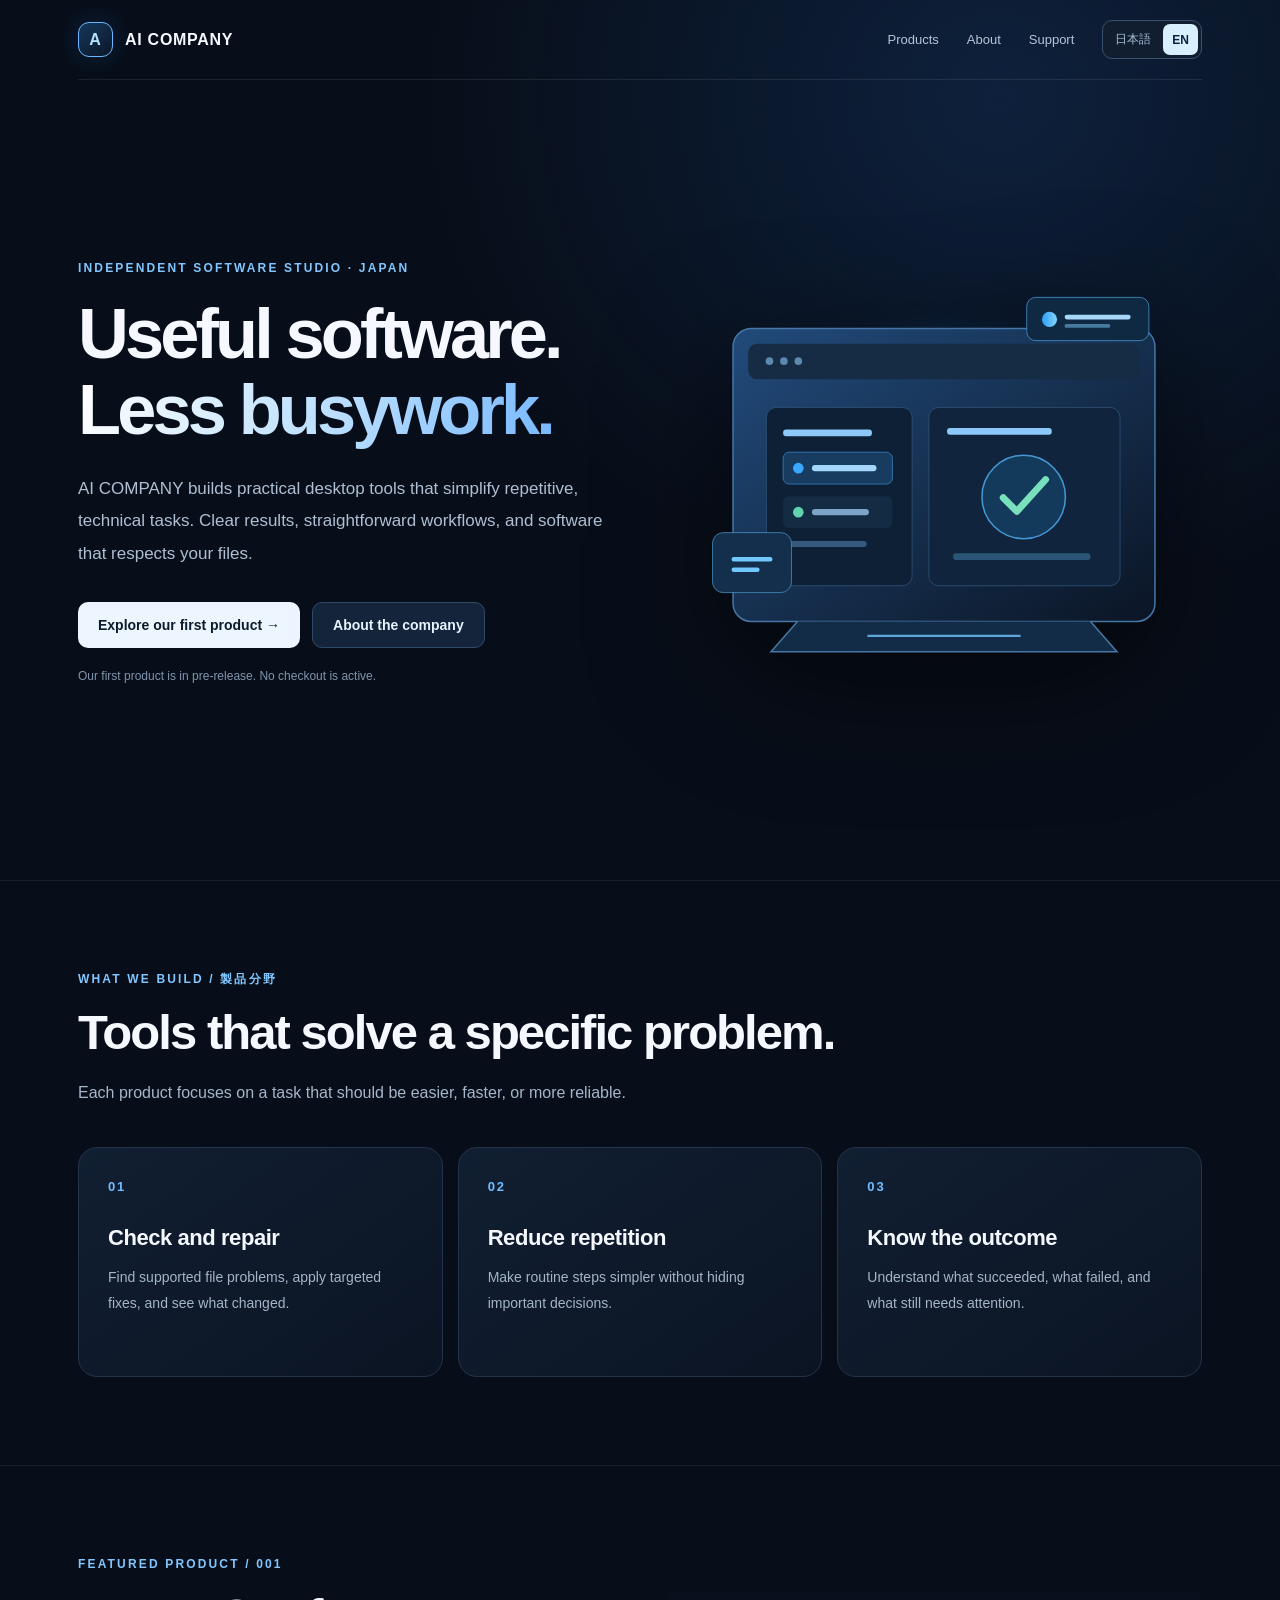
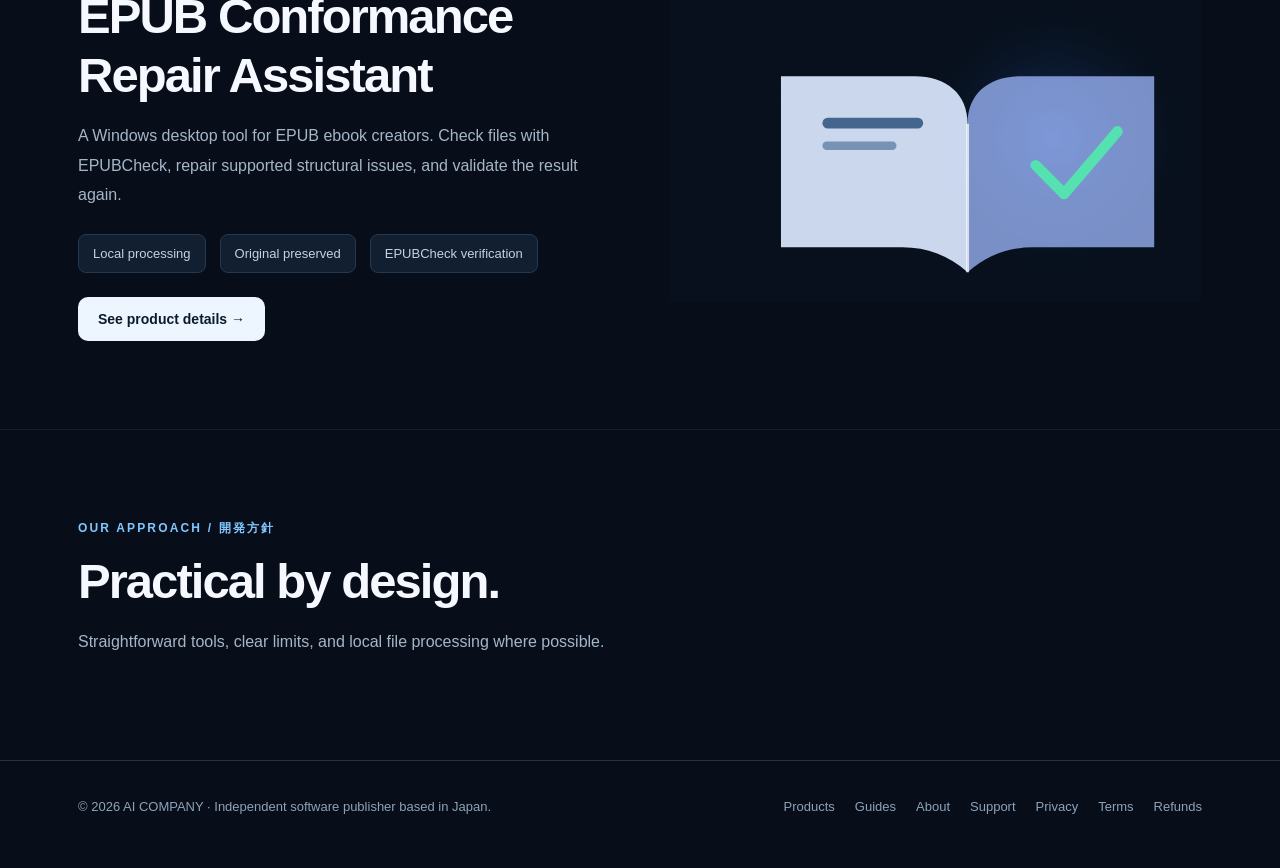
==== commit 9e2c6ca6: "Unify all nine pages with Japanese and English language switcher" ====
--- a/index.html
+++ b/index.html
@@ -1 +1 @@
-<!doctype html><html lang="en"><head><meta charset="utf-8"><meta name="viewport" content="width=device-width,initial-scale=1"><meta name="description" content="AI COMPANY builds practical software for file validation, repair, and repetitive workflows."><meta name="robots" content="index,follow"><title>Practical software for everyday work — AI COMPANY</title><link rel="stylesheet" href="/assets/ac-redesign.css?v=20261008"></head><body><div class="ac-shell"><header class="ac-container"><nav class="ac-nav" aria-label="Main navigation"><a class="ac-brand" href="/"><span class="ac-mark">A</span>AI COMPANY</a><div class="ac-links"><a href="/products/">Products</a><a href="/about/">About</a><a class="optional" href="/support/">Support</a><a class="optional" href="/product/epub-conformance-repair/">PRODUCT-001 ↗</a></div></nav></header><main><section class="ac-container ac-hero"><div><span class="ac-kicker">Independent software studio · Japan</span><h1>Useful software.<br><span class="ac-gradient">Less busywork.</span></h1><p class="ac-lead">AI COMPANY builds practical desktop tools that simplify repetitive, technical tasks. Clear results, straightforward workflows, and software that respects your files.</p><div class="ac-actions"><a class="ac-button" href="/product/epub-conformance-repair/">Explore our first product →</a><a class="ac-button alt" href="/about/">About the company</a></div><p class="ac-small">Our first product is in pre-release. No checkout is active.</p></div><img class="ac-art" src="/assets/illustrations/software-workflow-2026.svg" alt="Custom illustration of a desktop application checking files and confirming results" width="680" height="580"></section><section class="ac-section"><div class="ac-container"><span class="ac-kicker">What we build</span><h2 class="ac-heading">Tools that solve a specific problem.</h2><p class="ac-sub">Instead of trying to do everything, each product focuses on a task that should be easier, faster, or more reliable.</p><div class="ac-grid"><article class="ac-card"><span class="num">01 / FILE UTILITIES</span><h3>Check and repair</h3><p>Find supported file problems, apply targeted fixes, and see what changed.</p></article><article class="ac-card"><span class="num">02 / WORKFLOW TOOLS</span><h3>Reduce repetition</h3><p>Make routine steps simpler without hiding important decisions from the user.</p></article><article class="ac-card"><span class="num">03 / CLEAR RESULTS</span><h3>Know the outcome</h3><p>Understand what succeeded, what failed, and what still needs your attention.</p></article></div></div></section><section class="ac-section"><div class="ac-container ac-feature"><div><span class="ac-kicker">Featured product · 001</span><h2 class="ac-heading">EPUB Conformance<br>Repair Assistant.</h2><p class="ac-sub">A Windows desktop tool for people preparing EPUB ebooks. Check EPUB files with EPUBCheck, repair supported structural issues, and validate the result again.</p><div class="ac-facts"><span>Local file processing</span><span>Originals preserved</span><span>Before / after validation</span></div><a class="ac-button" href="/product/epub-conformance-repair/">See product details →</a><p class="ac-small">Pre-release · Planned price $19 · Not yet available to purchase.</p></div><img class="ac-illustration" src="/assets/illustrations/epub-repair.svg" alt="Illustration of EPUB file repair"></div></section><section class="ac-section"><div class="ac-container"><span class="ac-kicker">How we work</span><h2 class="ac-heading">Practical by design.</h2><div class="ac-two"><div class="ac-card"><span class="num">01 / TRANSPARENCY</span><h3>No false promises</h3><p>We explain what each tool can do and where manual work is still required.</p></div><div class="ac-card"><span class="num">02 / PRIVACY</span><h3>Your files stay yours</h3><p>PRODUCT-001 processes EPUB manuscripts locally rather than uploading them to an AI service.</p></div></div><div class="ac-banner"><div><h2>See what we're building.</h2><p>Explore PRODUCT-001 and its real Windows demonstration.</p></div><a class="ac-button" href="/product/epub-conformance-repair/">View PRODUCT-001 →</a></div></div></section></main><footer class="ac-footer"><div class="ac-container ac-footer-inner"><span>© 2026 AI COMPANY · Independent software developer based in Japan.</span><div class="ac-footer-links"><a href="/products/">Products</a><a href="/about/">About</a><a href="/support/">Support</a><a href="/privacy/">Privacy</a><a href="/terms/">Terms</a><a href="/refunds/">Refunds</a></div></div></footer></div></body></html>+<!doctype html><html lang="en"><head><meta charset="utf-8"><meta name="viewport" content="width=device-width,initial-scale=1"><meta name="robots" content="index,follow"><meta name="description" content="AI COMPANY builds practical software. PRODUCT-001 validates EPUB files and repairs supported structural issues."><title>Useful software. Less busywork. — AI COMPANY</title><link rel="stylesheet" href="/assets/ac-redesign.css?v=20261009"><script defer src="/assets/ac-language.js?v=20261009"></script></head><body data-ac-page="home"><div class="ac-shell"><header class="ac-container"><nav class="ac-nav" aria-label="Main navigation"><a class="ac-brand" href="/"><span class="ac-mark">A</span>AI COMPANY</a><div class="ac-links"><a href="/products/" data-ui="products">Products</a><a href="/about/" data-ui="about">About</a><a class="optional" href="/support/" data-ui="support">Support</a><div class="ac-lang" role="group" aria-label="Language"><button type="button" data-lang-button="ja" aria-pressed="false">日本語</button><button type="button" data-lang-button="en" aria-pressed="true">EN</button></div></div></nav></header><main><section class="ac-container ac-hero"><div><span data-i18n="eyebrow" class="ac-kicker">Independent software studio · Japan</span><h1 data-i18n-html="title">Useful software.<br><span class="ac-gradient">Less busywork.</span></h1><p data-i18n="lead" class="ac-lead">AI COMPANY builds practical desktop tools that simplify repetitive, technical tasks. Clear results, straightforward workflows, and software that respects your files.</p><div class="ac-actions"><a class="ac-button" href="/product/epub-conformance-repair/" data-i18n="primary">Explore our first product →</a><a class="ac-button alt" href="/about/" data-i18n="secondary">About the company</a></div><p data-i18n="note" class="ac-small">Our first product is in pre-release. No checkout is active.</p></div><img class="ac-art" src="/assets/illustrations/software-workflow-2026.svg" alt="Illustration of desktop software checking files" width="680" height="580"></section><section class="ac-section"><div class="ac-container"><span class="ac-kicker">What we build / 製品分野</span><h2 data-i18n="section1" class="ac-heading">Tools that solve a specific problem.</h2><p data-i18n="sub1" class="ac-sub">Each product focuses on a task that should be easier, faster, or more reliable.</p><div class="ac-grid"><article class="ac-card"><span class="num">01</span><h3 data-i18n="c1">Check and repair</h3><p data-i18n="d1">Find supported file problems, apply targeted fixes, and see what changed.</p></article><article class="ac-card"><span class="num">02</span><h3 data-i18n="c2">Reduce repetition</h3><p data-i18n="d2">Make routine steps simpler without hiding important decisions.</p></article><article class="ac-card"><span class="num">03</span><h3 data-i18n="c3">Know the outcome</h3><p data-i18n="d3">Understand what succeeded, what failed, and what still needs attention.</p></article></div></div></section><section class="ac-section"><div class="ac-container ac-feature"><div><span class="ac-kicker">Featured product / 001</span><h2 data-i18n="section2" class="ac-heading">EPUB Conformance Repair Assistant</h2><p data-i18n="sub2" class="ac-sub">A Windows desktop tool for EPUB ebook creators. Check files with EPUBCheck, repair supported structural issues, and validate the result again.</p><div class="ac-facts"><span data-ui="local">Local processing</span><span data-ui="original">Original preserved</span><span data-ui="verify">EPUBCheck verification</span></div><a class="ac-button" href="/product/epub-conformance-repair/" data-i18n="feature">See product details →</a></div><img class="ac-illustration" src="/assets/illustrations/epub-repair.svg" alt="EPUB repair illustration"></div></section><section class="ac-section"><div class="ac-container"><span class="ac-kicker">Our approach / 開発方針</span><h2 data-i18n="section3" class="ac-heading">Practical by design.</h2><p data-i18n="sub3" class="ac-sub">Straightforward tools, clear limits, and local file processing where possible.</p></div></section></main><footer class="ac-footer"><div class="ac-container ac-footer-inner"><span>© 2026 AI COMPANY · Independent software publisher based in Japan.</span><div class="ac-footer-links"><a href="/products/" data-ui="products">Products</a><a href="/guides/" data-ui="guides">Guides</a><a href="/about/" data-ui="about">About</a><a href="/support/" data-ui="support">Support</a><a href="/privacy/" data-ui="privacy">Privacy</a><a href="/terms/" data-ui="terms">Terms</a><a href="/refunds/" data-ui="refunds">Refunds</a></div></div></footer></div></body></html>
--- a/assets/ac-redesign.css
+++ b/assets/ac-redesign.css
@@ -1,3 +1,5 @@
 
 /* AI COMPANY 2026 editorial redesign */
 :root{color-scheme:dark}body{margin:0;background:#080e19;color:#f5f8ff;font-family:Inter,'Segoe UI',Arial,sans-serif;-webkit-font-smoothing:antialiased}*{box-sizing:border-box}a{color:inherit;text-decoration:none}.ac-shell{min-height:100vh;background:radial-gradient(ellipse 60% 28% at 78% 4%,rgba(36,112,210,.19),transparent 75%),#080e19}.ac-container{max-width:1180px;margin:auto;padding:0 28px}.ac-nav{height:80px;display:flex;align-items:center;justify-content:space-between;border-bottom:1px solid rgba(255,255,255,.09)}.ac-brand{display:flex;align-items:center;gap:12px;font-weight:750;letter-spacing:.045em;font-size:16px}.ac-mark{width:35px;height:35px;border:1px solid #69b7ff;border-radius:11px;display:grid;place-items:center;background:linear-gradient(145deg,#15385c,#0c1627);box-shadow:0 0 24px #126ac342;color:#b6e1ff}.ac-links{display:flex;align-items:center;gap:28px;font-size:13px;color:#b7c4d6}.ac-links a:hover,.ac-footer a:hover{color:#fff}.ac-button{display:inline-flex;align-items:center;justify-content:center;gap:9px;background:#edf6ff;color:#0c1b2b;padding:14px 20px;border-radius:10px;font-weight:700;font-size:14px;transition:transform .2s,background .2s}.ac-button:hover{transform:translateY(-2px);background:#fff}.ac-button.alt{background:#14243a;color:#e7f3ff;border:1px solid #304967}.ac-kicker{font-size:12px;letter-spacing:.18em;color:#81c7ff;font-weight:700;text-transform:uppercase}.ac-hero{display:grid;grid-template-columns:1.03fr .97fr;gap:60px;align-items:center;padding-top:108px;padding-bottom:112px}.ac-hero h1{font-size:clamp(46px,5.5vw,76px);line-height:1.09;letter-spacing:-.055em;margin:20px 0 24px;font-weight:750}.ac-gradient{background:linear-gradient(105deg,#fff 0%,#b5dcff 58%,#77b8ff 100%);-webkit-background-clip:text;background-clip:text;color:transparent}.ac-lead{color:#aebfd3;line-height:1.9;font-size:17px;max-width:590px}.ac-actions{display:flex;gap:12px;flex-wrap:wrap;margin-top:32px}.ac-small{color:#7f95ad;font-size:12px;line-height:1.7;margin-top:18px}.ac-art{width:100%;max-width:550px;filter:drop-shadow(0 32px 60px #0008)}.ac-section{padding:88px 0;border-top:1px solid #ffffff12}.ac-heading{font-size:clamp(31px,4vw,49px);letter-spacing:-.04em;line-height:1.2;margin:15px 0 16px}.ac-sub{font-size:16px;line-height:1.85;color:#a5b6c9;max-width:710px}.ac-grid{display:grid;grid-template-columns:repeat(3,1fr);gap:15px;margin-top:40px}.ac-card{border:1px solid #23334b;background:linear-gradient(145deg,#111f32,#0b1423);border-radius:19px;padding:29px;min-height:230px}.ac-card .num{font-size:13px;color:#72bdff;font-weight:700;letter-spacing:.14em}.ac-card h3{font-size:22px;letter-spacing:-.02em;margin:30px 0 10px}.ac-card p{font-size:14px;color:#a4b5c9;line-height:1.8}.ac-feature{display:grid;grid-template-columns:1fr 1fr;gap:55px;align-items:center}.ac-feature img{width:100%;display:block}.ac-media{background:#101b2b;border:1px solid #263b55;padding:12px;border-radius:22px;box-shadow:0 32px 90px #0008}.ac-media video{display:block;width:100%;border-radius:12px;aspect-ratio:16/9;background:#060a11}.ac-pill{display:inline-block;border:1px solid #305274;color:#9dcfff;background:#10233a;border-radius:100px;padding:8px 12px;font-size:12px}.ac-facts{display:flex;gap:14px;flex-wrap:wrap;margin:24px 0}.ac-facts span{background:#111f30;border:1px solid #24394f;border-radius:8px;padding:11px 14px;color:#c1d2e5;font-size:13px}.ac-footer{border-top:1px solid #233149;padding:38px 0 54px;color:#8da2b8;font-size:13px}.ac-footer-inner{display:flex;justify-content:space-between;gap:30px;flex-wrap:wrap}.ac-footer-links{display:flex;gap:20px;flex-wrap:wrap}.ac-banner{background:linear-gradient(120deg,#122c4c,#101c2f);border:1px solid #305071;border-radius:23px;padding:48px;display:flex;justify-content:space-between;align-items:center;gap:25px;margin-top:40px}.ac-banner h2{font-size:32px;letter-spacing:-.03em;margin:0 0 12px}.ac-banner p{color:#acc0d4;margin:0}.ac-faq{max-width:820px;margin-top:35px}.ac-faq details{padding:22px 0;border-bottom:1px solid #27364a}.ac-faq summary{cursor:pointer;font-weight:650}.ac-faq p{color:#a6b9cb;line-height:1.8}.ac-two{display:grid;grid-template-columns:1fr 1fr;gap:18px;margin-top:32px}.ac-two .ac-card{min-height:180px}.ac-two h3{margin-top:12px}.ac-note{font-size:13px;line-height:1.8;color:#9eb0c4}.ac-video-wrap{max-width:1120px;margin:36px auto 0}.ac-video-wrap video{aspect-ratio:16/9}.ac-product-hero{padding-top:86px;padding-bottom:70px;text-align:center}.ac-product-hero h1{font-size:clamp(43px,5.3vw,70px);letter-spacing:-.05em;line-height:1.13;margin:19px auto;max-width:980px}.ac-product-hero .ac-lead{margin:0 auto}.ac-product-hero .ac-actions{justify-content:center}.ac-steps{display:grid;grid-template-columns:repeat(3,1fr);gap:15px;margin-top:38px}.ac-step{border:1px solid #253952;background:#101c2c;border-radius:16px;padding:25px}.ac-step strong{color:#7fc5ff;font-size:12px;letter-spacing:.14em}.ac-step h3{font-size:23px;margin:13px 0}.ac-step p{color:#a8b9cc;line-height:1.7;font-size:14px}.ac-illustration{width:100%;max-height:370px;object-fit:contain}@media(max-width:800px){.ac-container{padding:0 20px}.ac-nav{height:70px}.ac-links{gap:15px;font-size:12px}.ac-links .optional{display:none}.ac-hero{grid-template-columns:1fr;gap:30px;padding-top:64px;padding-bottom:64px}.ac-art{max-width:430px;margin:auto}.ac-feature{grid-template-columns:1fr;gap:25px}.ac-grid,.ac-steps{grid-template-columns:1fr}.ac-two{grid-template-columns:1fr}.ac-banner{display:block;padding:28px}.ac-banner .ac-button{margin-top:22px}.ac-section{padding:60px 0}.ac-product-hero{padding-top:64px}.ac-card{min-height:auto}.ac-hero h1{font-size:49px}}@media(max-width:440px){.ac-links{gap:12px}.ac-brand{font-size:13px}.ac-links a{font-size:11px}.ac-hero h1{font-size:42px}.ac-button{width:100%}.ac-actions{flex-direction:column}}@media(prefers-reduced-motion:reduce){.ac-button{transition:none}}
+
+.ac-lang{display:inline-flex;gap:3px;padding:3px;border:1px solid #37516e;background:#101e30;border-radius:10px}.ac-lang button{border:0;border-radius:7px;background:transparent;color:#a9c0d6;font-size:12px;padding:7px 9px;cursor:pointer}.ac-lang button.active{background:#d8efff;color:#09223d;font-weight:800}.ac-lang button:focus-visible{outline:2px solid #8ecbff}.ac-legal-copy{max-width:880px}.ac-legal-copy .ac-card{min-height:unset}.ac-legal-copy .ac-card h3{margin:0 0 10px}.ac-legal-copy .ac-card p{margin:0}.ac-legal-copy .ac-grid{grid-template-columns:1fr 1fr}.ac-product-preview{background:#0d1c2f;border:1px solid #2c4662;border-radius:22px;padding:20px}.ac-product-preview img{width:100%;max-height:300px;object-fit:contain}@media(max-width:800px){.ac-legal-copy .ac-grid{grid-template-columns:1fr}.ac-lang button{padding:7px}.ac-links{gap:9px}}
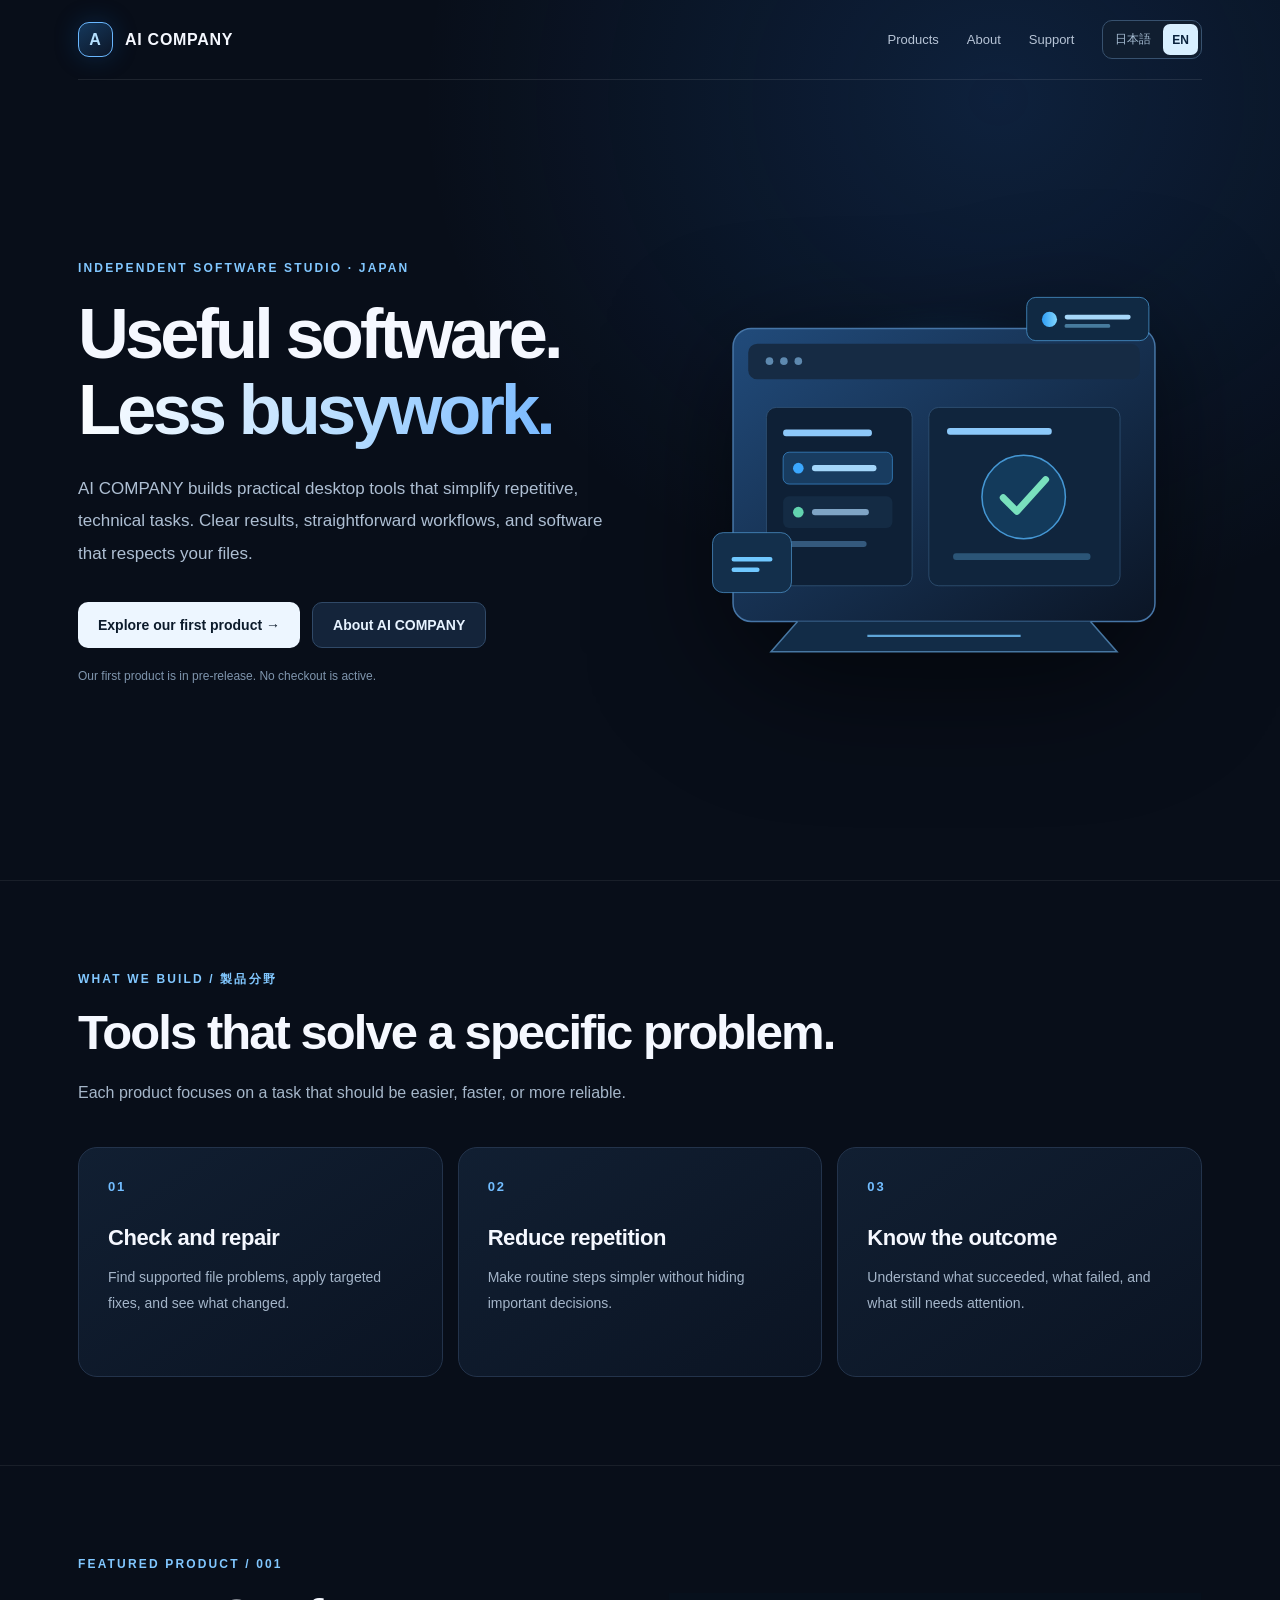
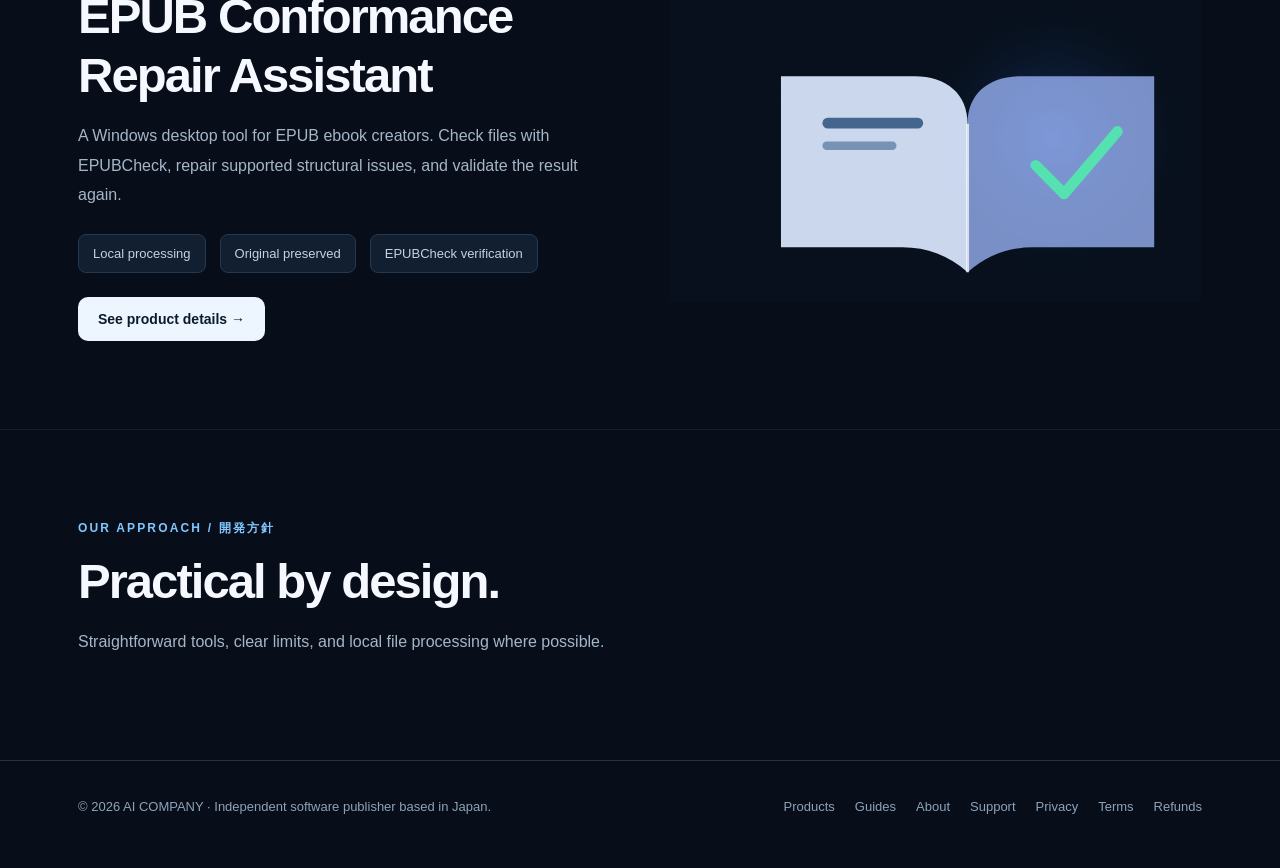
==== commit a2c60f93: "Clarify individual-operated brand and fix cross-page language persistence" ====
--- a/index.html
+++ b/index.html
@@ -1 +1 @@
-<!doctype html><html lang="en"><head><meta charset="utf-8"><meta name="viewport" content="width=device-width,initial-scale=1"><meta name="robots" content="index,follow"><meta name="description" content="AI COMPANY builds practical software. PRODUCT-001 validates EPUB files and repairs supported structural issues."><title>Useful software. Less busywork. — AI COMPANY</title><link rel="stylesheet" href="/assets/ac-redesign.css?v=20261009"><script defer src="/assets/ac-language.js?v=20261009"></script></head><body data-ac-page="home"><div class="ac-shell"><header class="ac-container"><nav class="ac-nav" aria-label="Main navigation"><a class="ac-brand" href="/"><span class="ac-mark">A</span>AI COMPANY</a><div class="ac-links"><a href="/products/" data-ui="products">Products</a><a href="/about/" data-ui="about">About</a><a class="optional" href="/support/" data-ui="support">Support</a><div class="ac-lang" role="group" aria-label="Language"><button type="button" data-lang-button="ja" aria-pressed="false">日本語</button><button type="button" data-lang-button="en" aria-pressed="true">EN</button></div></div></nav></header><main><section class="ac-container ac-hero"><div><span data-i18n="eyebrow" class="ac-kicker">Independent software studio · Japan</span><h1 data-i18n-html="title">Useful software.<br><span class="ac-gradient">Less busywork.</span></h1><p data-i18n="lead" class="ac-lead">AI COMPANY builds practical desktop tools that simplify repetitive, technical tasks. Clear results, straightforward workflows, and software that respects your files.</p><div class="ac-actions"><a class="ac-button" href="/product/epub-conformance-repair/" data-i18n="primary">Explore our first product →</a><a class="ac-button alt" href="/about/" data-i18n="secondary">About the company</a></div><p data-i18n="note" class="ac-small">Our first product is in pre-release. No checkout is active.</p></div><img class="ac-art" src="/assets/illustrations/software-workflow-2026.svg" alt="Illustration of desktop software checking files" width="680" height="580"></section><section class="ac-section"><div class="ac-container"><span class="ac-kicker">What we build / 製品分野</span><h2 data-i18n="section1" class="ac-heading">Tools that solve a specific problem.</h2><p data-i18n="sub1" class="ac-sub">Each product focuses on a task that should be easier, faster, or more reliable.</p><div class="ac-grid"><article class="ac-card"><span class="num">01</span><h3 data-i18n="c1">Check and repair</h3><p data-i18n="d1">Find supported file problems, apply targeted fixes, and see what changed.</p></article><article class="ac-card"><span class="num">02</span><h3 data-i18n="c2">Reduce repetition</h3><p data-i18n="d2">Make routine steps simpler without hiding important decisions.</p></article><article class="ac-card"><span class="num">03</span><h3 data-i18n="c3">Know the outcome</h3><p data-i18n="d3">Understand what succeeded, what failed, and what still needs attention.</p></article></div></div></section><section class="ac-section"><div class="ac-container ac-feature"><div><span class="ac-kicker">Featured product / 001</span><h2 data-i18n="section2" class="ac-heading">EPUB Conformance Repair Assistant</h2><p data-i18n="sub2" class="ac-sub">A Windows desktop tool for EPUB ebook creators. Check files with EPUBCheck, repair supported structural issues, and validate the result again.</p><div class="ac-facts"><span data-ui="local">Local processing</span><span data-ui="original">Original preserved</span><span data-ui="verify">EPUBCheck verification</span></div><a class="ac-button" href="/product/epub-conformance-repair/" data-i18n="feature">See product details →</a></div><img class="ac-illustration" src="/assets/illustrations/epub-repair.svg" alt="EPUB repair illustration"></div></section><section class="ac-section"><div class="ac-container"><span class="ac-kicker">Our approach / 開発方針</span><h2 data-i18n="section3" class="ac-heading">Practical by design.</h2><p data-i18n="sub3" class="ac-sub">Straightforward tools, clear limits, and local file processing where possible.</p></div></section></main><footer class="ac-footer"><div class="ac-container ac-footer-inner"><span>© 2026 AI COMPANY · Independent software publisher based in Japan.</span><div class="ac-footer-links"><a href="/products/" data-ui="products">Products</a><a href="/guides/" data-ui="guides">Guides</a><a href="/about/" data-ui="about">About</a><a href="/support/" data-ui="support">Support</a><a href="/privacy/" data-ui="privacy">Privacy</a><a href="/terms/" data-ui="terms">Terms</a><a href="/refunds/" data-ui="refunds">Refunds</a></div></div></footer></div></body></html>+<!doctype html><html lang="en"><head><meta charset="utf-8"><meta name="viewport" content="width=device-width,initial-scale=1"><meta name="robots" content="index,follow"><meta name="description" content="AI COMPANY builds practical software. PRODUCT-001 validates EPUB files and repairs supported structural issues."><title>Useful software. Less busywork. — AI COMPANY</title><link rel="stylesheet" href="/assets/ac-redesign.css?v=20261009"><script defer src="/assets/ac-language.js?v=20261009c"></script></head><body data-ac-page="home"><div class="ac-shell"><header class="ac-container"><nav class="ac-nav" aria-label="Main navigation"><a class="ac-brand" href="/"><span class="ac-mark">A</span>AI COMPANY</a><div class="ac-links"><a href="/products/" data-ui="products">Products</a><a href="/about/" data-ui="about">About</a><a class="optional" href="/support/" data-ui="support">Support</a><div class="ac-lang" role="group" aria-label="Language"><button type="button" data-lang-button="ja" aria-pressed="false">日本語</button><button type="button" data-lang-button="en" aria-pressed="true">EN</button></div></div></nav></header><main><section class="ac-container ac-hero"><div><span data-i18n="eyebrow" class="ac-kicker">Independent software studio · Japan</span><h1 data-i18n-html="title">Useful software.<br><span class="ac-gradient">Less busywork.</span></h1><p data-i18n="lead" class="ac-lead">AI COMPANY builds practical desktop tools that simplify repetitive, technical tasks. Clear results, straightforward workflows, and software that respects your files.</p><div class="ac-actions"><a class="ac-button" href="/product/epub-conformance-repair/" data-i18n="primary">Explore our first product →</a><a class="ac-button alt" href="/about/" data-i18n="secondary">About the company</a></div><p data-i18n="note" class="ac-small">Our first product is in pre-release. No checkout is active.</p></div><img class="ac-art" src="/assets/illustrations/software-workflow-2026.svg" alt="Illustration of desktop software checking files" width="680" height="580"></section><section class="ac-section"><div class="ac-container"><span class="ac-kicker">What we build / 製品分野</span><h2 data-i18n="section1" class="ac-heading">Tools that solve a specific problem.</h2><p data-i18n="sub1" class="ac-sub">Each product focuses on a task that should be easier, faster, or more reliable.</p><div class="ac-grid"><article class="ac-card"><span class="num">01</span><h3 data-i18n="c1">Check and repair</h3><p data-i18n="d1">Find supported file problems, apply targeted fixes, and see what changed.</p></article><article class="ac-card"><span class="num">02</span><h3 data-i18n="c2">Reduce repetition</h3><p data-i18n="d2">Make routine steps simpler without hiding important decisions.</p></article><article class="ac-card"><span class="num">03</span><h3 data-i18n="c3">Know the outcome</h3><p data-i18n="d3">Understand what succeeded, what failed, and what still needs attention.</p></article></div></div></section><section class="ac-section"><div class="ac-container ac-feature"><div><span class="ac-kicker">Featured product / 001</span><h2 data-i18n="section2" class="ac-heading">EPUB Conformance Repair Assistant</h2><p data-i18n="sub2" class="ac-sub">A Windows desktop tool for EPUB ebook creators. Check files with EPUBCheck, repair supported structural issues, and validate the result again.</p><div class="ac-facts"><span data-ui="local">Local processing</span><span data-ui="original">Original preserved</span><span data-ui="verify">EPUBCheck verification</span></div><a class="ac-button" href="/product/epub-conformance-repair/" data-i18n="feature">See product details →</a></div><img class="ac-illustration" src="/assets/illustrations/epub-repair.svg" alt="EPUB repair illustration"></div></section><section class="ac-section"><div class="ac-container"><span class="ac-kicker">Our approach / 開発方針</span><h2 data-i18n="section3" class="ac-heading">Practical by design.</h2><p data-i18n="sub3" class="ac-sub">Straightforward tools, clear limits, and local file processing where possible.</p></div></section></main><footer class="ac-footer"><div class="ac-container ac-footer-inner"><span>© 2026 AI COMPANY · Independent software publisher based in Japan.</span><div class="ac-footer-links"><a href="/products/" data-ui="products">Products</a><a href="/guides/" data-ui="guides">Guides</a><a href="/about/" data-ui="about">About</a><a href="/support/" data-ui="support">Support</a><a href="/privacy/" data-ui="privacy">Privacy</a><a href="/terms/" data-ui="terms">Terms</a><a href="/refunds/" data-ui="refunds">Refunds</a></div></div></footer></div></body></html>
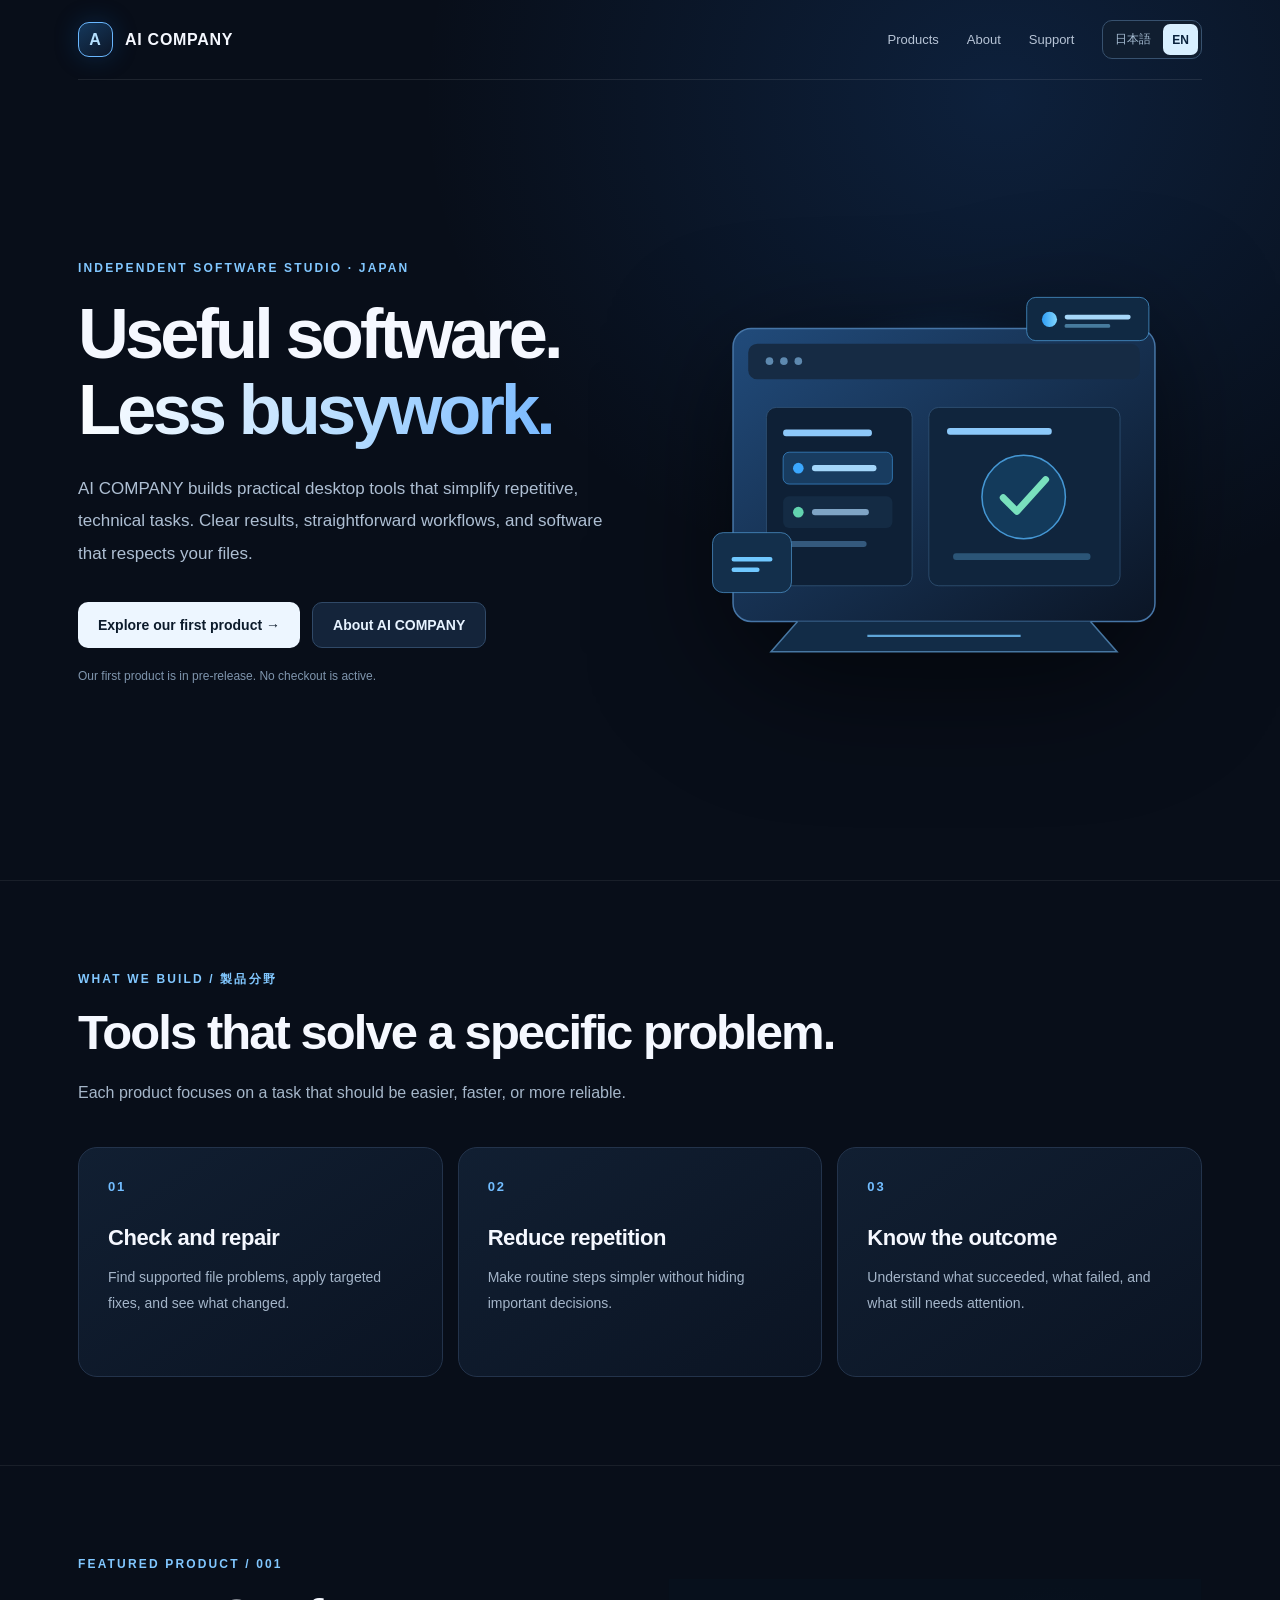
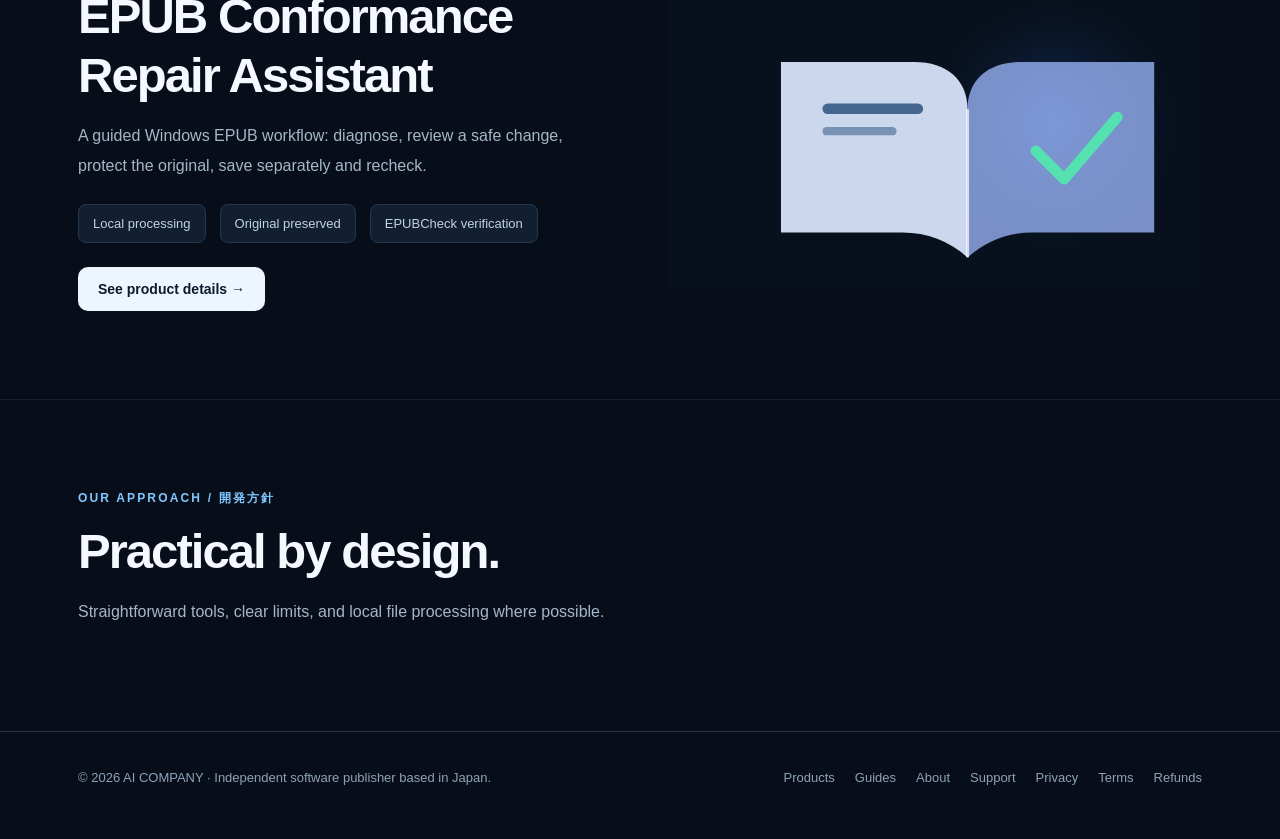
==== commit 053205ab: "site: publish EPUB Conformance Repair Assistant marketing refresh, remove internal codename and reje" ====
--- a/index.html
+++ b/index.html
@@ -1 +1 @@
-<!doctype html><html lang="en"><head><meta charset="utf-8"><meta name="viewport" content="width=device-width,initial-scale=1"><meta name="robots" content="index,follow"><meta name="description" content="AI COMPANY builds practical software. PRODUCT-001 validates EPUB files and repairs supported structural issues."><title>Useful software. Less busywork. — AI COMPANY</title><link rel="stylesheet" href="/assets/ac-redesign.css?v=20261009"><script defer src="/assets/ac-language.js?v=20261009c"></script></head><body data-ac-page="home"><div class="ac-shell"><header class="ac-container"><nav class="ac-nav" aria-label="Main navigation"><a class="ac-brand" href="/"><span class="ac-mark">A</span>AI COMPANY</a><div class="ac-links"><a href="/products/" data-ui="products">Products</a><a href="/about/" data-ui="about">About</a><a class="optional" href="/support/" data-ui="support">Support</a><div class="ac-lang" role="group" aria-label="Language"><button type="button" data-lang-button="ja" aria-pressed="false">日本語</button><button type="button" data-lang-button="en" aria-pressed="true">EN</button></div></div></nav></header><main><section class="ac-container ac-hero"><div><span data-i18n="eyebrow" class="ac-kicker">Independent software studio · Japan</span><h1 data-i18n-html="title">Useful software.<br><span class="ac-gradient">Less busywork.</span></h1><p data-i18n="lead" class="ac-lead">AI COMPANY builds practical desktop tools that simplify repetitive, technical tasks. Clear results, straightforward workflows, and software that respects your files.</p><div class="ac-actions"><a class="ac-button" href="/product/epub-conformance-repair/" data-i18n="primary">Explore our first product →</a><a class="ac-button alt" href="/about/" data-i18n="secondary">About the company</a></div><p data-i18n="note" class="ac-small">Our first product is in pre-release. No checkout is active.</p></div><img class="ac-art" src="/assets/illustrations/software-workflow-2026.svg" alt="Illustration of desktop software checking files" width="680" height="580"></section><section class="ac-section"><div class="ac-container"><span class="ac-kicker">What we build / 製品分野</span><h2 data-i18n="section1" class="ac-heading">Tools that solve a specific problem.</h2><p data-i18n="sub1" class="ac-sub">Each product focuses on a task that should be easier, faster, or more reliable.</p><div class="ac-grid"><article class="ac-card"><span class="num">01</span><h3 data-i18n="c1">Check and repair</h3><p data-i18n="d1">Find supported file problems, apply targeted fixes, and see what changed.</p></article><article class="ac-card"><span class="num">02</span><h3 data-i18n="c2">Reduce repetition</h3><p data-i18n="d2">Make routine steps simpler without hiding important decisions.</p></article><article class="ac-card"><span class="num">03</span><h3 data-i18n="c3">Know the outcome</h3><p data-i18n="d3">Understand what succeeded, what failed, and what still needs attention.</p></article></div></div></section><section class="ac-section"><div class="ac-container ac-feature"><div><span class="ac-kicker">Featured product / 001</span><h2 data-i18n="section2" class="ac-heading">EPUB Conformance Repair Assistant</h2><p data-i18n="sub2" class="ac-sub">A Windows desktop tool for EPUB ebook creators. Check files with EPUBCheck, repair supported structural issues, and validate the result again.</p><div class="ac-facts"><span data-ui="local">Local processing</span><span data-ui="original">Original preserved</span><span data-ui="verify">EPUBCheck verification</span></div><a class="ac-button" href="/product/epub-conformance-repair/" data-i18n="feature">See product details →</a></div><img class="ac-illustration" src="/assets/illustrations/epub-repair.svg" alt="EPUB repair illustration"></div></section><section class="ac-section"><div class="ac-container"><span class="ac-kicker">Our approach / 開発方針</span><h2 data-i18n="section3" class="ac-heading">Practical by design.</h2><p data-i18n="sub3" class="ac-sub">Straightforward tools, clear limits, and local file processing where possible.</p></div></section></main><footer class="ac-footer"><div class="ac-container ac-footer-inner"><span>© 2026 AI COMPANY · Independent software publisher based in Japan.</span><div class="ac-footer-links"><a href="/products/" data-ui="products">Products</a><a href="/guides/" data-ui="guides">Guides</a><a href="/about/" data-ui="about">About</a><a href="/support/" data-ui="support">Support</a><a href="/privacy/" data-ui="privacy">Privacy</a><a href="/terms/" data-ui="terms">Terms</a><a href="/refunds/" data-ui="refunds">Refunds</a></div></div></footer></div></body></html>+<!doctype html><html lang="en"><head><meta charset="utf-8"><meta name="viewport" content="width=device-width,initial-scale=1"><meta name="robots" content="index,follow"><meta name="description" content="AI COMPANYのEPUB Conformance Repair Assistantは、著者の判断を尊重した検査・修復・再検証を支援します。"><title>Useful software. Less busywork. — AI COMPANY</title><link rel="stylesheet" href="/assets/ac-redesign.css?v=20261009"><script defer src="/assets/ac-language.js?v=20261124public"></script></head><body data-ac-page="home"><div class="ac-shell"><header class="ac-container"><nav class="ac-nav" aria-label="Main navigation"><a class="ac-brand" href="/"><span class="ac-mark">A</span>AI COMPANY</a><div class="ac-links"><a href="/products/" data-ui="products">Products</a><a href="/about/" data-ui="about">About</a><a class="optional" href="/support/" data-ui="support">Support</a><div class="ac-lang" role="group" aria-label="Language"><button type="button" data-lang-button="ja" aria-pressed="false">日本語</button><button type="button" data-lang-button="en" aria-pressed="true">EN</button></div></div></nav></header><main><section class="ac-container ac-hero"><div><span data-i18n="eyebrow" class="ac-kicker">Independent software studio · Japan</span><h1 data-i18n-html="title">Useful software.<br><span class="ac-gradient">Less busywork.</span></h1><p data-i18n="lead" class="ac-lead">AI COMPANY builds practical desktop tools that simplify repetitive, technical tasks. Clear results, straightforward workflows, and software that respects your files.</p><div class="ac-actions"><a class="ac-button" href="/product/epub-conformance-repair/" data-i18n="primary">Explore our first product →</a><a class="ac-button alt" href="/about/" data-i18n="secondary">About the company</a></div><p data-i18n="note" class="ac-small">Our first product is in pre-release. No checkout is active.</p></div><img class="ac-art" src="/assets/illustrations/software-workflow-2026.svg" alt="Illustration of desktop software checking files" width="680" height="580"></section><section class="ac-section"><div class="ac-container"><span class="ac-kicker">What we build / 製品分野</span><h2 data-i18n="section1" class="ac-heading">Tools that solve a specific problem.</h2><p data-i18n="sub1" class="ac-sub">Each product focuses on a task that should be easier, faster, or more reliable.</p><div class="ac-grid"><article class="ac-card"><span class="num">01</span><h3 data-i18n="c1">Check and repair</h3><p data-i18n="d1">Find supported file problems, apply targeted fixes, and see what changed.</p></article><article class="ac-card"><span class="num">02</span><h3 data-i18n="c2">Reduce repetition</h3><p data-i18n="d2">Make routine steps simpler without hiding important decisions.</p></article><article class="ac-card"><span class="num">03</span><h3 data-i18n="c3">Know the outcome</h3><p data-i18n="d3">Understand what succeeded, what failed, and what still needs attention.</p></article></div></div></section><section class="ac-section"><div class="ac-container ac-feature"><div><span class="ac-kicker">Featured product / 001</span><h2 data-i18n="section2" class="ac-heading">EPUB Conformance Repair Assistant</h2><p data-i18n="sub2" class="ac-sub">A guided Windows EPUB workflow: diagnose, review a safe change, protect the original, save separately and recheck.</p><div class="ac-facts"><span data-ui="local">Local processing</span><span data-ui="original">Original preserved</span><span data-ui="verify">EPUBCheck verification</span></div><a class="ac-button" href="/product/epub-conformance-repair/" data-i18n="feature">See product details →</a></div><img class="ac-illustration" src="/assets/illustrations/epub-repair.svg" alt="EPUB repair illustration"></div></section><section class="ac-section"><div class="ac-container"><span class="ac-kicker">Our approach / 開発方針</span><h2 data-i18n="section3" class="ac-heading">Practical by design.</h2><p data-i18n="sub3" class="ac-sub">Straightforward tools, clear limits, and local file processing where possible.</p></div></section></main><footer class="ac-footer"><div class="ac-container ac-footer-inner"><span>© 2026 AI COMPANY · Independent software publisher based in Japan.</span><div class="ac-footer-links"><a href="/products/" data-ui="products">Products</a><a href="/guides/" data-ui="guides">Guides</a><a href="/about/" data-ui="about">About</a><a href="/support/" data-ui="support">Support</a><a href="/privacy/" data-ui="privacy">Privacy</a><a href="/terms/" data-ui="terms">Terms</a><a href="/refunds/" data-ui="refunds">Refunds</a></div></div></footer></div></body></html>
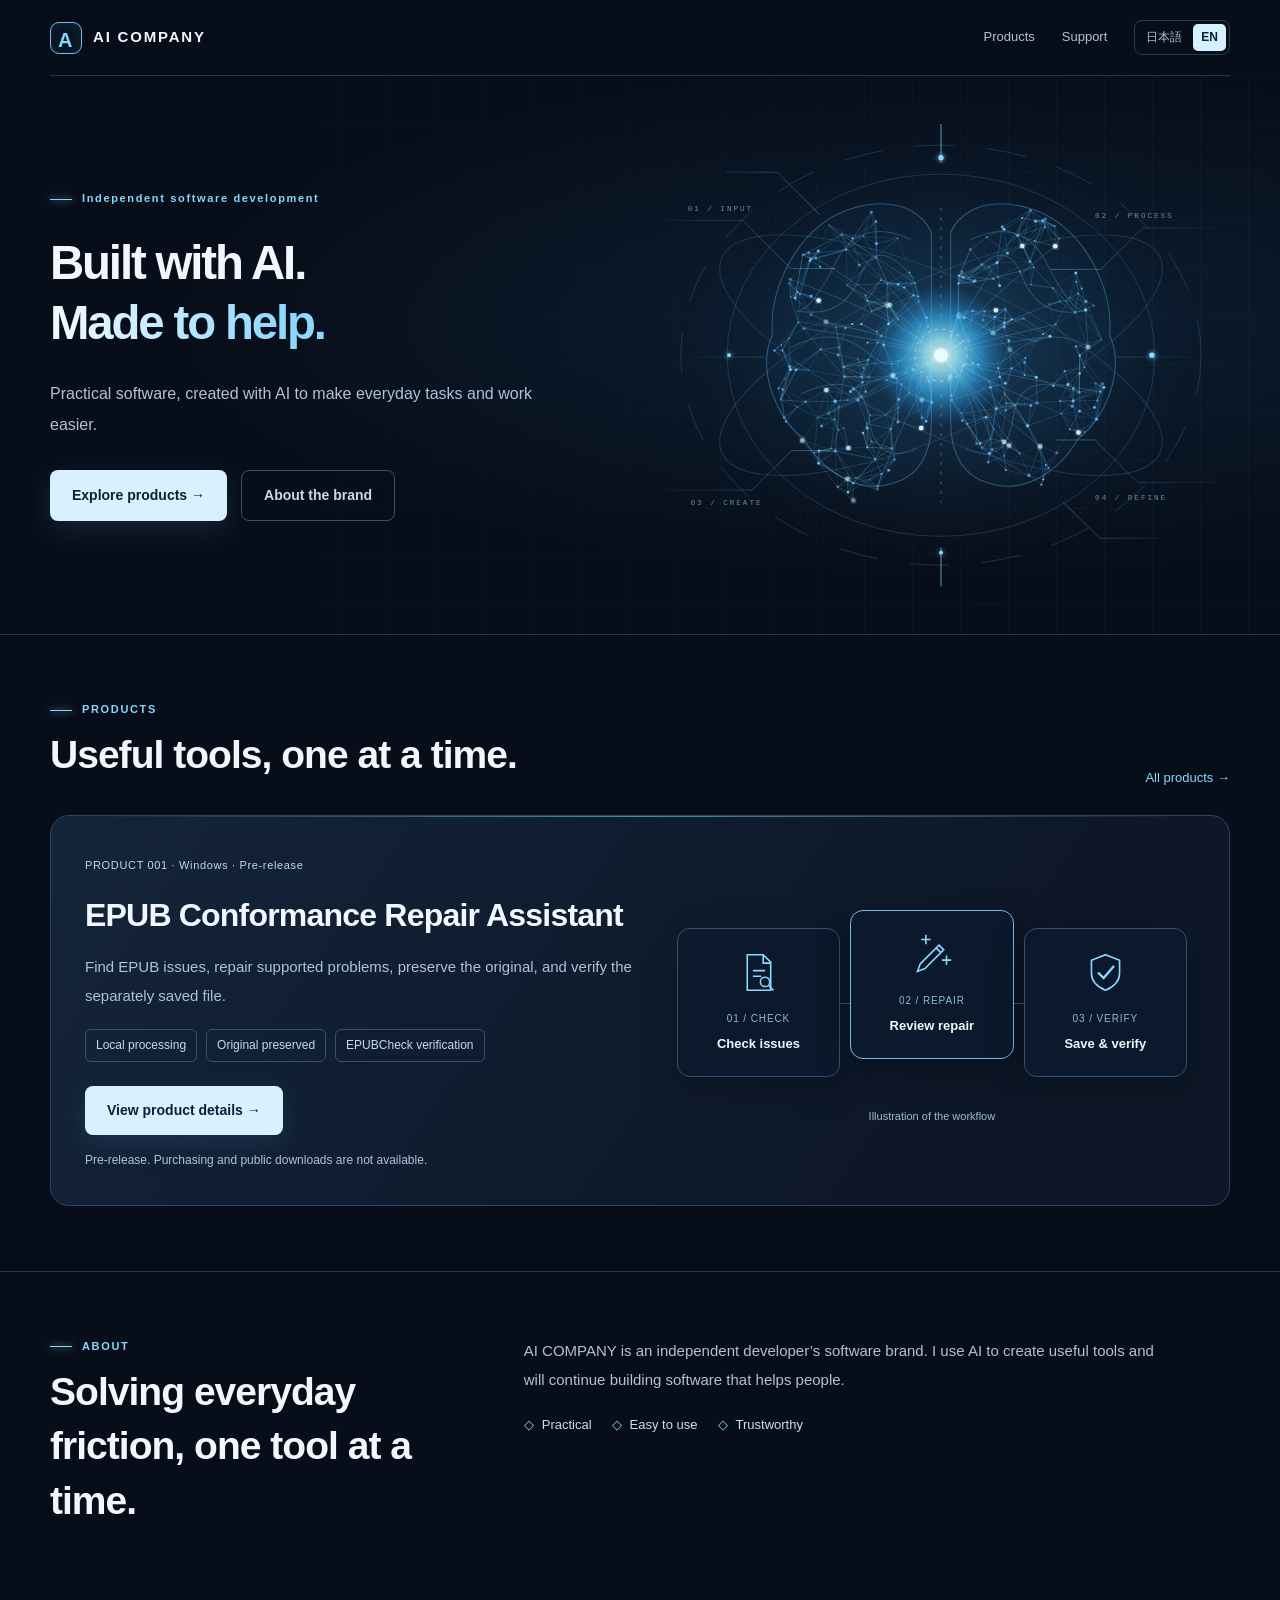
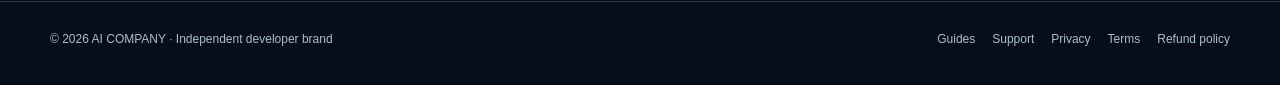
==== commit 29876e74: "Publish owner-approved neural-core AI COMPANY brand homepage" ====
--- a/index.html
+++ b/index.html
@@ -1 +1,13 @@
-<!doctype html><html lang="en"><head><meta charset="utf-8"><meta name="viewport" content="width=device-width,initial-scale=1"><meta name="robots" content="index,follow"><meta name="description" content="AI COMPANYのEPUB Conformance Repair Assistantは、著者の判断を尊重した検査・修復・再検証を支援します。"><title>Useful software. Less busywork. — AI COMPANY</title><link rel="stylesheet" href="/assets/ac-redesign.css?v=20261009"><script defer src="/assets/ac-language.js?v=20261124public"></script></head><body data-ac-page="home"><div class="ac-shell"><header class="ac-container"><nav class="ac-nav" aria-label="Main navigation"><a class="ac-brand" href="/"><span class="ac-mark">A</span>AI COMPANY</a><div class="ac-links"><a href="/products/" data-ui="products">Products</a><a href="/about/" data-ui="about">About</a><a class="optional" href="/support/" data-ui="support">Support</a><div class="ac-lang" role="group" aria-label="Language"><button type="button" data-lang-button="ja" aria-pressed="false">日本語</button><button type="button" data-lang-button="en" aria-pressed="true">EN</button></div></div></nav></header><main><section class="ac-container ac-hero"><div><span data-i18n="eyebrow" class="ac-kicker">Independent software studio · Japan</span><h1 data-i18n-html="title">Useful software.<br><span class="ac-gradient">Less busywork.</span></h1><p data-i18n="lead" class="ac-lead">AI COMPANY builds practical desktop tools that simplify repetitive, technical tasks. Clear results, straightforward workflows, and software that respects your files.</p><div class="ac-actions"><a class="ac-button" href="/product/epub-conformance-repair/" data-i18n="primary">Explore our first product →</a><a class="ac-button alt" href="/about/" data-i18n="secondary">About the company</a></div><p data-i18n="note" class="ac-small">Our first product is in pre-release. No checkout is active.</p></div><img class="ac-art" src="/assets/illustrations/software-workflow-2026.svg" alt="Illustration of desktop software checking files" width="680" height="580"></section><section class="ac-section"><div class="ac-container"><span class="ac-kicker">What we build / 製品分野</span><h2 data-i18n="section1" class="ac-heading">Tools that solve a specific problem.</h2><p data-i18n="sub1" class="ac-sub">Each product focuses on a task that should be easier, faster, or more reliable.</p><div class="ac-grid"><article class="ac-card"><span class="num">01</span><h3 data-i18n="c1">Check and repair</h3><p data-i18n="d1">Find supported file problems, apply targeted fixes, and see what changed.</p></article><article class="ac-card"><span class="num">02</span><h3 data-i18n="c2">Reduce repetition</h3><p data-i18n="d2">Make routine steps simpler without hiding important decisions.</p></article><article class="ac-card"><span class="num">03</span><h3 data-i18n="c3">Know the outcome</h3><p data-i18n="d3">Understand what succeeded, what failed, and what still needs attention.</p></article></div></div></section><section class="ac-section"><div class="ac-container ac-feature"><div><span class="ac-kicker">Featured product / 001</span><h2 data-i18n="section2" class="ac-heading">EPUB Conformance Repair Assistant</h2><p data-i18n="sub2" class="ac-sub">A guided Windows EPUB workflow: diagnose, review a safe change, protect the original, save separately and recheck.</p><div class="ac-facts"><span data-ui="local">Local processing</span><span data-ui="original">Original preserved</span><span data-ui="verify">EPUBCheck verification</span></div><a class="ac-button" href="/product/epub-conformance-repair/" data-i18n="feature">See product details →</a></div><img class="ac-illustration" src="/assets/illustrations/epub-repair.svg" alt="EPUB repair illustration"></div></section><section class="ac-section"><div class="ac-container"><span class="ac-kicker">Our approach / 開発方針</span><h2 data-i18n="section3" class="ac-heading">Practical by design.</h2><p data-i18n="sub3" class="ac-sub">Straightforward tools, clear limits, and local file processing where possible.</p></div></section></main><footer class="ac-footer"><div class="ac-container ac-footer-inner"><span>© 2026 AI COMPANY · Independent software publisher based in Japan.</span><div class="ac-footer-links"><a href="/products/" data-ui="products">Products</a><a href="/guides/" data-ui="guides">Guides</a><a href="/about/" data-ui="about">About</a><a href="/support/" data-ui="support">Support</a><a href="/privacy/" data-ui="privacy">Privacy</a><a href="/terms/" data-ui="terms">Terms</a><a href="/refunds/" data-ui="refunds">Refunds</a></div></div></footer></div></body></html>+<!doctype html>
+<html lang="ja"><head><meta charset="utf-8"><meta name="viewport" content="width=device-width,initial-scale=1"><meta name="robots" content="index,follow"><meta name="description" content="AIを活用して、日常や仕事に役立つソフトウェアを生み出す個人開発ブランド。"><link rel="canonical" href="https://ai-company-owner.github.io/">
+<meta property="og:type" content="website"><meta property="og:title" content="AI COMPANY — AIの力で、もっと便利な毎日へ。"><meta property="og:description" content="AIを活用して、日常や仕事に役立つソフトウェアを生み出す個人開発ブランド。"><meta property="og:url" content="https://ai-company-owner.github.io/">
+<title>AI COMPANY — AIの力で、もっと便利な毎日へ。</title>
+<style>
+:root{color-scheme:dark;--bg:#080e19;--panel:#101c2e;--line:#253b53;--text:#f2f7ff;--muted:#b0c2d5;--accent:#82d9ff}*{box-sizing:border-box}html{scroll-behavior:smooth}body{margin:0;background:var(--bg);color:var(--text);font-family:Inter,'Segoe UI','Noto Sans CJK JP','Hiragino Sans',Meiryo,sans-serif;line-height:1.75}a{color:inherit;text-decoration:none}button{font:inherit}a:focus-visible,button:focus-visible{outline:2px solid var(--accent);outline-offset:5px}a:hover{color:var(--accent)}.wrap{width:min(1180px,calc(100% - 64px));margin:auto}.nav{display:flex;align-items:center;justify-content:space-between;gap:20px;min-height:76px;border-bottom:1px solid #26364a}.brand{display:flex;align-items:center;gap:11px;font-size:15px;letter-spacing:.12em;font-weight:750;white-space:nowrap}.mark{width:32px;height:32px;display:grid;place-items:center;border:1px solid #79bce5;border-radius:9px;color:var(--accent);box-shadow:inset 0 0 18px #1e598055;font-size:20px}.links{display:flex;align-items:center;gap:27px;font-size:13px;color:var(--muted)}.lang{display:flex;gap:3px;border:1px solid var(--line);border-radius:8px;padding:3px}.lang button{color:var(--muted);background:none;border:0;padding:3px 8px;border-radius:5px;cursor:pointer;font-size:12px}.lang button[aria-pressed=true]{background:#d5f0ff;color:#082136;font-weight:700}.hero{position:relative;isolation:isolate;overflow:hidden;background:radial-gradient(ellipse at 74% 44%,#10345570 0%,transparent 57%)}.hero:before{position:absolute;inset:0;z-index:-1;content:'';background-image:linear-gradient(#41658213 1px,transparent 1px),linear-gradient(90deg,#41658213 1px,transparent 1px);background-size:48px 48px;mask-image:linear-gradient(90deg,transparent 15%,black 80%)}.hero-grid{min-height:540px;display:grid;grid-template-columns:1fr 1fr;align-items:center;gap:24px;padding-block:48px}.kicker{display:flex;align-items:center;gap:10px;font-size:11px;font-weight:750;letter-spacing:.15em;color:var(--accent)}.kicker:before{content:'';width:22px;height:1px;background:var(--accent);box-shadow:0 0 7px var(--accent)}h1,h2,h3,p{margin:0}h1{font-size:clamp(38px,3.7vw,52px);line-height:1.27;letter-spacing:-.045em;margin:24px 0 25px;font-weight:760}.shine{color:#b1e5ff;background:linear-gradient(100deg,#f5fbff,#8ed7ff 85%);background-clip:text;-webkit-text-fill-color:transparent}.lead{font-size:16px;color:var(--muted);max-width:500px;line-height:1.95}.actions{display:flex;flex-wrap:wrap;gap:14px;margin-top:30px}.btn{display:inline-flex;align-items:center;justify-content:center;gap:16px;min-height:48px;padding:12px 22px;border-radius:8px;background:#d9f1ff;color:#092036;font-size:14px;font-weight:750;box-shadow:0 8px 28px #479dd02b}.btn:hover{background:#fff;color:#092036}.btn.secondary{background:transparent;border:1px solid #37516d;color:#c6d9eb;box-shadow:none}.art{width:100%;max-width:620px;overflow:visible;display:block}.pulse{animation:pulse 4s ease-in-out 1;transform-origin:center}.orbital{animation:spin 4s ease-out 1;transform-origin:300px 240px}@keyframes pulse{50%{opacity:.55}}@keyframes spin{to{transform:rotate(360deg)}}.section{border-top:1px solid #26364a;padding:65px 0}.section-head{display:flex;align-items:end;justify-content:space-between;gap:24px;margin-bottom:25px}.section h2{font-size:clamp(27px,3.2vw,39px);letter-spacing:-.025em;line-height:1.4;margin:8px 0}.more{font-size:13px;color:var(--accent);white-space:nowrap}.product{display:grid;grid-template-columns:1.02fr .98fr;gap:36px;align-items:center;padding:34px;border:1px solid #2b4560;border-radius:19px;background:linear-gradient(125deg,#14243a,#0d1727 75%);position:relative;overflow:hidden}.product:after{content:'';position:absolute;left:32px;right:32px;top:0;height:1px;background:linear-gradient(90deg,transparent,#71d4ff99,transparent)}.product h3{font-size:clamp(23px,2.5vw,34px);line-height:1.4;letter-spacing:-.025em;margin:15px 0}.product p,.mission p{color:var(--muted);font-size:15px;line-height:1.9}.status{font-size:11px;color:#c3d9e9;letter-spacing:.06em}.facts{display:flex;gap:9px;flex-wrap:wrap;margin-top:19px}.facts span{font-size:12px;padding:5px 10px;border:1px solid #34516e;border-radius:6px;color:#c5dbef}.product .btn{margin-top:24px}.workflow{display:grid;grid-template-columns:1fr 1fr 1fr;gap:10px;align-items:center;position:relative;padding:34px 8px}.workflow:before{content:'';position:absolute;left:10%;right:10%;top:50%;height:1px;background:#70d5ff65}.step{position:relative;background:#0c182b;border:1px solid #34536e;border-radius:13px;text-align:center;padding:21px 7px;min-width:0;box-shadow:0 9px 35px #0004}.step:nth-child(2){transform:translateY(-18px);border-color:#77badd}.step svg{height:45px;width:45px;color:#8bd9ff;display:block;margin:0 auto 15px}.step small{display:block;color:#8eb9d8;letter-spacing:.09em;font-size:10px}.step b{display:block;font-size:13px;margin-top:5px;overflow-wrap:anywhere}.diagram-note{text-align:center;font-size:11px!important;color:#a0b9d0!important;margin-top:-5px}.mission{display:grid;grid-template-columns:.75fr 1.25fr;gap:50px;align-items:start}.mission h2{max-width:370px}.mission p{max-width:650px}.principles{display:flex;gap:20px;flex-wrap:wrap;margin-top:20px;color:#ccdfef;font-size:13px}.principles span:before{content:'◇';color:var(--accent);margin-right:8px}.footer{border-top:1px solid var(--line);padding:27px 0 35px;color:#a9bed1;font-size:12px}.footer-inner{display:flex;justify-content:space-between;gap:24px;flex-wrap:wrap}.footer-links{display:flex;gap:17px;flex-wrap:wrap}.skip{position:absolute;top:-70px;left:10px;background:#fff;color:#000;padding:10px;z-index:10}.skip:focus{top:10px}.note{font-size:12px!important;color:#a9bed1;margin-top:14px!important}.preview{font-size:11px;color:#a9bed1;display:block;margin-top:8px}@media(max-width:850px){.wrap{width:calc(100% - 40px)}.hero-grid{grid-template-columns:1fr;gap:4px;padding-block:52px 10px;min-height:0}.art{max-width:520px;margin:-20px auto 0}.product,.mission{grid-template-columns:1fr;gap:24px}.section{padding:46px 0}.product{padding:24px}.workflow{padding:25px 0}.links{gap:15px}.section-head{align-items:start}.mission h2{max-width:none}}@media(max-width:480px){.wrap{width:calc(100% - 32px)}.nav{gap:10px;min-height:68px}.brand{font-size:12px;letter-spacing:.05em;gap:6px}.mark{width:27px;height:27px;font-size:17px}.links{gap:10px;font-size:12px}.links .support{display:none}.lang button{padding:3px 5px;font-size:11px}h1{font-size:37px}.lead{font-size:15px}.art{margin-top:0}.section-head{display:block}.more{display:inline-block;margin-top:7px}.product{padding:20px}.step{padding:15px 4px}.step svg{width:34px;height:34px}.step b{font-size:12px}.footer-links{gap:13px}.actions .btn{flex:1}}@media(prefers-reduced-motion:reduce){html{scroll-behavior:auto}.pulse,.orbital{animation:none}}
+</style></head><body><a class="skip" href="#main" data-t="skip">本文へ移動</a><header class="wrap nav"><a class="brand" href="#main"><span class="mark" aria-hidden="true">A</span>AI COMPANY</a><nav class="links" aria-label="Main navigation"><a href="#products" data-t="products">製品一覧</a><a class="support" href="https://ai-company-owner.github.io/support/" data-t="support">サポート</a><div class="lang" role="group" aria-label="Language"><button data-lang="ja" aria-pressed="true">日本語</button><button data-lang="en" aria-pressed="false">EN</button></div></nav></header><main id="main"><section class="hero"><div class="wrap hero-grid"><div><span class="kicker" data-t="eyebrow">個人開発のソフトウェアブランド</span><h1><span data-t="h1">AIの力で、</span><br><span class="shine" data-t="h2">もっと便利な毎日へ。</span></h1><p class="lead" data-t="lead">AIを活用し、日常や仕事の不便を解決する、実用的なソフトウェアを生み出していきます。</p><div class="actions"><a class="btn" href="#products" data-t="explore">製品を見る →</a><a class="btn secondary" href="#about" data-t="about">ブランドについて</a></div></div>
+<svg class="art" viewBox="0 0 600 480" aria-hidden="true" xmlns="http://www.w3.org/2000/svg"><defs><radialGradient id="halo"><stop stop-color="#449bd4" stop-opacity=".32"/><stop offset="1" stop-color="#0a1424" stop-opacity="0"/></radialGradient><radialGradient id="core"><stop stop-color="#fff"/><stop offset=".22" stop-color="#a9f3ff"/><stop offset=".55" stop-color="#3abfff" stop-opacity=".7"/><stop offset="1" stop-color="#217acf" stop-opacity="0"/></radialGradient><filter id="glow"><feGaussianBlur stdDeviation="2.8" result="b"/><feMerge><feMergeNode in="b"/><feMergeNode in="SourceGraphic"/></feMerge></filter><linearGradient id="trace"><stop stop-color="#42a1eb" stop-opacity=".06"/><stop offset=".5" stop-color="#83ddff" stop-opacity=".7"/><stop offset="1" stop-color="#42a1eb" stop-opacity=".06"/></linearGradient></defs><ellipse cx="300" cy="240" rx="285" ry="220" fill="url(#halo)"/><g fill="none" stroke="#467aab" stroke-opacity=".33"><ellipse cx="300" cy="240" rx="241" ry="205" stroke-dasharray="1 8"/><ellipse cx="300" cy="240" rx="222" ry="188"/><ellipse cx="300" cy="240" rx="270" ry="218" stroke-dasharray="42 16 1 16"/><ellipse cx="300" cy="240" rx="249" ry="80" transform="rotate(-24 300 240)"/><ellipse cx="300" cy="240" rx="249" ry="80" transform="rotate(24 300 240)"/></g><g class="orbital" fill="#8edbff" filter="url(#glow)"><circle cx="300" cy="35" r="2.7"/><circle cx="519" cy="240" r="2.7"/><circle cx="300" cy="445" r="2"/><circle cx="80" cy="240" r="2"/></g><g stroke="url(#trace)" fill="none" stroke-width="1"><path d="M16 100H94L144 150H190M584 108H509L466 151H414M12 380H104L145 339H184M588 372H504L460 328H420M300 0V40M300 440V480"/><path d="M40 242H117M483 242H560M76 50H130L174 94M524 430H465L427 393"/></g><g fill="#163a5b" fill-opacity=".12" stroke="#5599cb" stroke-opacity=".48" stroke-width="1.1"><path d="M290 112C269 70 208 79 176 104C145 128 121 175 125 219C108 256 130 306 158 327C177 361 215 386 253 372C275 365 290 345 290 309V112Z"/><path d="M310 112C331 70 392 79 424 104C455 128 479 175 475 219C492 256 470 306 442 327C423 361 385 386 347 372C325 365 310 345 310 309V112Z"/></g><g fill="none" stroke="#77bcdf" stroke-opacity=".26" stroke-width="1.1"><path d="M269 120Q215 95 190 145T150 194Q199 203 216 158T272 161M144 232Q190 207 226 239T280 204M155 280Q218 252 225 304T275 337M331 120Q385 95 410 145T450 194Q401 203 384 158T328 161M456 232Q410 207 374 239T320 204M445 280Q382 252 375 304T325 337"/></g><g id="brain-mesh"></g><g class="pulse"><circle cx="300" cy="240" r="73" fill="url(#core)" opacity=".78"/><circle cx="300" cy="240" r="27" fill="none" stroke="#a5edff" stroke-width=".8" stroke-dasharray="3 5"/><circle cx="300" cy="240" r="7" fill="#e6fcff" filter="url(#glow)"/></g><path d="M300 87V199M300 281V393" stroke="#b6ecff" stroke-opacity=".36" stroke-dasharray="3 7"/><g fill="#b1e9ff" opacity=".55" font-family="monospace" font-size="8" letter-spacing="2"><text x="37" y="90">01 / INPUT</text><text x="460" y="98">02 / PROCESS</text><text x="40" y="395">03 / CREATE</text><text x="460" y="390">04 / REFINE</text></g></svg></div></section>
+<section class="section" id="products"><div class="wrap"><div class="section-head"><div><span class="kicker">PRODUCTS</span><h2 data-t="productHeading">役立つツールを、一つずつ。</h2></div><a class="more" href="https://ai-company-owner.github.io/products/" data-t="allProducts">製品一覧 →</a></div><article class="product"><div><span class="status" data-t="status">PRODUCT 001 · Windows · 発売準備中</span><h3 data-t="productName">EPUB検査・修復アシスタント</h3><p data-t="productCopy">電子書籍（EPUB）のエラーを調べ、対応する問題の修復を支援。原本を残し、別ファイルに保存して再検証できます。</p><div class="facts"><span data-t="local">PC内で処理</span><span data-t="original">原本を保持</span><span data-t="verify">EPUBCheckで検証</span></div><a class="btn" href="https://ai-company-owner.github.io/product/epub-conformance-repair/" data-t="details">製品詳細を見る →</a><p class="note" data-t="availability">現在は発売準備中です。購入・ダウンロードは提供していません。</p></div><div><div class="workflow"><div class="step"><svg viewBox="0 0 48 48" fill="none" stroke="currentColor" stroke-width="1.7"><path d="M12 5h17l8 8v30H12zM29 5v9h8M18 22h13M18 28h9"/><circle cx="31" cy="34" r="5"/><path d="m35 38 5 5"/></svg><small>01 / CHECK</small><b data-t="check">問題を検査</b></div><div class="step"><svg viewBox="0 0 48 48" fill="none" stroke="currentColor" stroke-width="1.7"><path d="m12 34 20-20 5 5-20 20-8 3zM29 17l5 5M13 8h10M18 3v10M35 30h10M40 25v10"/></svg><small>02 / REPAIR</small><b data-t="repair">修復案を確認</b></div><div class="step"><svg viewBox="0 0 48 48" fill="none" stroke="currentColor" stroke-width="1.7"><path d="M24 5 39 11v14c0 8-6 14-15 18C15 39 9 33 9 25V11z"/><path d="m16 24 6 6 11-13" stroke-width="2.5"/></svg><small>03 / VERIFY</small><b data-t="recheck">保存・再検証</b></div></div><p class="diagram-note" data-t="diagram">操作の流れを示すイメージ図</p></div></article></div></section>
+<section class="section" id="about"><div class="wrap mission"><div><span class="kicker">ABOUT</span><h2 data-t="missionHeading">小さな不便を、一つずつ。</h2></div><div><p data-t="mission">AI COMPANYは、AIを活用した個人開発のソフトウェアブランドです。使う人の役に立つツールを、これからも生み出していきます。</p><div class="principles"><span data-t="useful">実用性</span><span data-t="easy">使いやすさ</span><span data-t="trust">信頼性</span></div></div></div></section></main><footer class="footer"><div class="wrap footer-inner"><div>© 2026 AI COMPANY <span data-t="foot">· 個人開発ブランド</span></div><div class="footer-links"><a href="https://ai-company-owner.github.io/guides/" data-t="guides">ガイド</a><a href="https://ai-company-owner.github.io/support/" data-t="support">サポート</a><a href="https://ai-company-owner.github.io/privacy/" data-t="privacy">プライバシー</a><a href="https://ai-company-owner.github.io/terms/" data-t="terms">利用規約</a><a href="https://ai-company-owner.github.io/refunds/" data-t="refunds">返金方針</a></div></div></footer>
+<script>
+(()=>{'use strict';const ns='http://www.w3.org/2000/svg',g=document.getElementById('brain-mesh');let seed=81617;const random=()=>((seed=(seed*1664525+1013904223)>>>0)/4294967296);const add=(tag,attrs)=>{let e=document.createElementNS(ns,tag);for(const [k,v] of Object.entries(attrs))e.setAttribute(k,v);g.append(e)};for(const side of [-1,1]){const points=[];const cx=300+side*88;for(let i=0;i<155;i++){let a=random()*Math.PI*2,r=Math.sqrt(random());let x=cx+Math.cos(a)*r*(86+10*Math.sin(5*a)),y=237+Math.sin(a)*r*(145+10*Math.cos(4*a));if(side*(x-300)<9)x=300+side*(9+random()*9);points.push([x,y]);}for(let i=0;i<points.length;i++){const [x,y]=points[i];let near=points.map(([a,b],j)=>({j,d:(a-x)**2+(b-y)**2})).filter(v=>v.j>i&&v.d<2400).sort((a,b)=>a.d-b.d).slice(0,4);for(const v of near)add('line',{x1:x,y1:y,x2:points[v.j][0],y2:points[v.j][1],stroke: i%7===0?'#9df0ff':'#4c9cda','stroke-opacity':.14+random()*.34,'stroke-width':.65});}for(let i=0;i<points.length;i++)add('circle',{cx:points[i][0],cy:points[i][1],r:i%13===0?2.4:.65+random()*1.1,fill:i%13===0?'#ddfaff':'#79c9ff',opacity:.3+random()*.7,...(i%13===0?{filter:'url(#glow)'}:{})});for(let i=0;i<16;i++){let [x,y]=points[i*8];add('path',{d:`M${x} ${y} Q${300+side*38} ${240+(y-240)*.45} 300 240`,fill:'none',stroke:'#7fdfff','stroke-width':.8,'stroke-opacity':.28});}}const en={skip:'Skip to content',products:'Products',support:'Support',eyebrow:'Independent software development',h1:'Built with AI.',h2:'Made to help.',lead:'Practical software, created with AI to make everyday tasks and work easier.',explore:'Explore products →',about:'About the brand',productHeading:'Useful tools, one at a time.',allProducts:'All products →',status:'PRODUCT 001 · Windows · Pre-release',productName:'EPUB Conformance Repair Assistant',productCopy:'Find EPUB issues, repair supported problems, preserve the original, and verify the separately saved file.',local:'Local processing',original:'Original preserved',verify:'EPUBCheck verification',details:'View product details →',availability:'Pre-release. Purchasing and public downloads are not available.',check:'Check issues',repair:'Review repair',recheck:'Save & verify',diagram:'Illustration of the workflow',missionHeading:'Solving everyday friction, one tool at a time.',mission:'AI COMPANY is an independent developer’s software brand. I use AI to create useful tools and will continue building software that helps people.',useful:'Practical',easy:'Easy to use',trust:'Trustworthy',foot:'· Independent developer brand',guides:'Guides',privacy:'Privacy',terms:'Terms',refunds:'Refund policy'};const els=[...document.querySelectorAll('[data-t]')],ja=Object.fromEntries(els.map(e=>[e.dataset.t,e.textContent]));function set(lang){const dict=lang==='en'?en:ja;document.documentElement.lang=lang;document.title=lang==='en'?'AI COMPANY — Practical software, created with AI':'AI COMPANY — AIの力で、もっと便利な毎日へ。';for(const e of els)e.textContent=dict[e.dataset.t];for(const b of document.querySelectorAll('[data-lang]'))b.setAttribute('aria-pressed',String(b.dataset.lang===lang));for(const a of document.querySelectorAll('a[href^="https://ai-company-owner.github.io/"]')){const u=new URL(a.href);u.searchParams.set('lang',lang);a.href=u.href}try{localStorage.setItem('ac-language',lang)}catch(e){}}for(const b of document.querySelectorAll('[data-lang]'))b.addEventListener('click',()=>set(b.dataset.lang));let lang='ja';try{lang=new URLSearchParams(location.search).get('lang')||localStorage.getItem('ac-language')||((navigator.language||'ja').startsWith('ja')?'ja':'en')}catch(e){}set(lang==='en'?'en':'ja');})();
+</script></body></html>
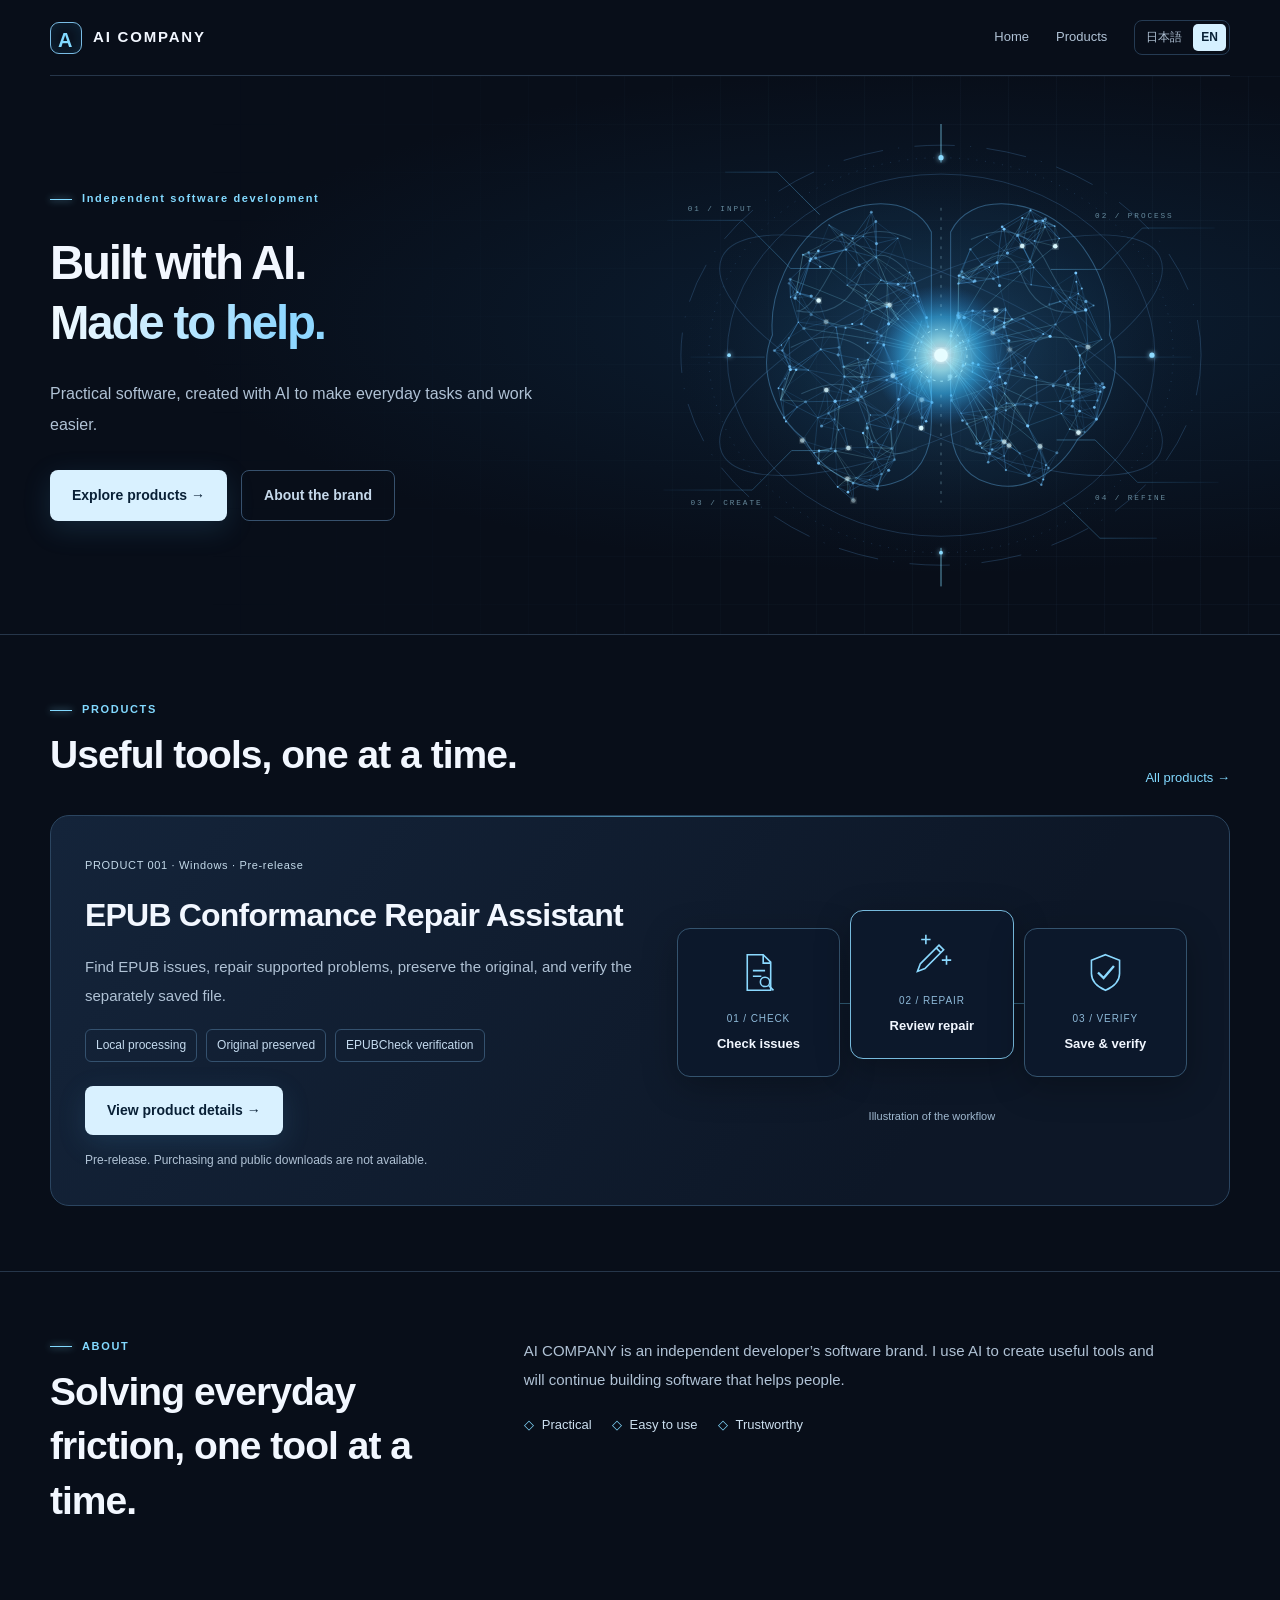
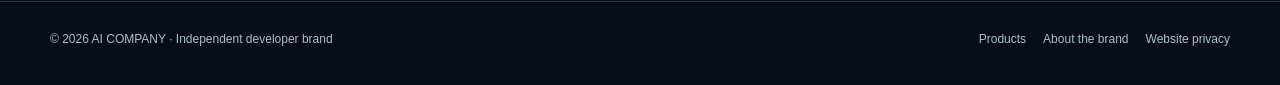
==== commit b6a98cc8: "Unify neural brand design and organize public site by product" ====
--- a/index.html
+++ b/index.html
@@ -4,10 +4,10 @@
 <title>AI COMPANY — AIの力で、もっと便利な毎日へ。</title>
 <style>
 :root{color-scheme:dark;--bg:#080e19;--panel:#101c2e;--line:#253b53;--text:#f2f7ff;--muted:#b0c2d5;--accent:#82d9ff}*{box-sizing:border-box}html{scroll-behavior:smooth}body{margin:0;background:var(--bg);color:var(--text);font-family:Inter,'Segoe UI','Noto Sans CJK JP','Hiragino Sans',Meiryo,sans-serif;line-height:1.75}a{color:inherit;text-decoration:none}button{font:inherit}a:focus-visible,button:focus-visible{outline:2px solid var(--accent);outline-offset:5px}a:hover{color:var(--accent)}.wrap{width:min(1180px,calc(100% - 64px));margin:auto}.nav{display:flex;align-items:center;justify-content:space-between;gap:20px;min-height:76px;border-bottom:1px solid #26364a}.brand{display:flex;align-items:center;gap:11px;font-size:15px;letter-spacing:.12em;font-weight:750;white-space:nowrap}.mark{width:32px;height:32px;display:grid;place-items:center;border:1px solid #79bce5;border-radius:9px;color:var(--accent);box-shadow:inset 0 0 18px #1e598055;font-size:20px}.links{display:flex;align-items:center;gap:27px;font-size:13px;color:var(--muted)}.lang{display:flex;gap:3px;border:1px solid var(--line);border-radius:8px;padding:3px}.lang button{color:var(--muted);background:none;border:0;padding:3px 8px;border-radius:5px;cursor:pointer;font-size:12px}.lang button[aria-pressed=true]{background:#d5f0ff;color:#082136;font-weight:700}.hero{position:relative;isolation:isolate;overflow:hidden;background:radial-gradient(ellipse at 74% 44%,#10345570 0%,transparent 57%)}.hero:before{position:absolute;inset:0;z-index:-1;content:'';background-image:linear-gradient(#41658213 1px,transparent 1px),linear-gradient(90deg,#41658213 1px,transparent 1px);background-size:48px 48px;mask-image:linear-gradient(90deg,transparent 15%,black 80%)}.hero-grid{min-height:540px;display:grid;grid-template-columns:1fr 1fr;align-items:center;gap:24px;padding-block:48px}.kicker{display:flex;align-items:center;gap:10px;font-size:11px;font-weight:750;letter-spacing:.15em;color:var(--accent)}.kicker:before{content:'';width:22px;height:1px;background:var(--accent);box-shadow:0 0 7px var(--accent)}h1,h2,h3,p{margin:0}h1{font-size:clamp(38px,3.7vw,52px);line-height:1.27;letter-spacing:-.045em;margin:24px 0 25px;font-weight:760}.shine{color:#b1e5ff;background:linear-gradient(100deg,#f5fbff,#8ed7ff 85%);background-clip:text;-webkit-text-fill-color:transparent}.lead{font-size:16px;color:var(--muted);max-width:500px;line-height:1.95}.actions{display:flex;flex-wrap:wrap;gap:14px;margin-top:30px}.btn{display:inline-flex;align-items:center;justify-content:center;gap:16px;min-height:48px;padding:12px 22px;border-radius:8px;background:#d9f1ff;color:#092036;font-size:14px;font-weight:750;box-shadow:0 8px 28px #479dd02b}.btn:hover{background:#fff;color:#092036}.btn.secondary{background:transparent;border:1px solid #37516d;color:#c6d9eb;box-shadow:none}.art{width:100%;max-width:620px;overflow:visible;display:block}.pulse{animation:pulse 4s ease-in-out 1;transform-origin:center}.orbital{animation:spin 4s ease-out 1;transform-origin:300px 240px}@keyframes pulse{50%{opacity:.55}}@keyframes spin{to{transform:rotate(360deg)}}.section{border-top:1px solid #26364a;padding:65px 0}.section-head{display:flex;align-items:end;justify-content:space-between;gap:24px;margin-bottom:25px}.section h2{font-size:clamp(27px,3.2vw,39px);letter-spacing:-.025em;line-height:1.4;margin:8px 0}.more{font-size:13px;color:var(--accent);white-space:nowrap}.product{display:grid;grid-template-columns:1.02fr .98fr;gap:36px;align-items:center;padding:34px;border:1px solid #2b4560;border-radius:19px;background:linear-gradient(125deg,#14243a,#0d1727 75%);position:relative;overflow:hidden}.product:after{content:'';position:absolute;left:32px;right:32px;top:0;height:1px;background:linear-gradient(90deg,transparent,#71d4ff99,transparent)}.product h3{font-size:clamp(23px,2.5vw,34px);line-height:1.4;letter-spacing:-.025em;margin:15px 0}.product p,.mission p{color:var(--muted);font-size:15px;line-height:1.9}.status{font-size:11px;color:#c3d9e9;letter-spacing:.06em}.facts{display:flex;gap:9px;flex-wrap:wrap;margin-top:19px}.facts span{font-size:12px;padding:5px 10px;border:1px solid #34516e;border-radius:6px;color:#c5dbef}.product .btn{margin-top:24px}.workflow{display:grid;grid-template-columns:1fr 1fr 1fr;gap:10px;align-items:center;position:relative;padding:34px 8px}.workflow:before{content:'';position:absolute;left:10%;right:10%;top:50%;height:1px;background:#70d5ff65}.step{position:relative;background:#0c182b;border:1px solid #34536e;border-radius:13px;text-align:center;padding:21px 7px;min-width:0;box-shadow:0 9px 35px #0004}.step:nth-child(2){transform:translateY(-18px);border-color:#77badd}.step svg{height:45px;width:45px;color:#8bd9ff;display:block;margin:0 auto 15px}.step small{display:block;color:#8eb9d8;letter-spacing:.09em;font-size:10px}.step b{display:block;font-size:13px;margin-top:5px;overflow-wrap:anywhere}.diagram-note{text-align:center;font-size:11px!important;color:#a0b9d0!important;margin-top:-5px}.mission{display:grid;grid-template-columns:.75fr 1.25fr;gap:50px;align-items:start}.mission h2{max-width:370px}.mission p{max-width:650px}.principles{display:flex;gap:20px;flex-wrap:wrap;margin-top:20px;color:#ccdfef;font-size:13px}.principles span:before{content:'◇';color:var(--accent);margin-right:8px}.footer{border-top:1px solid var(--line);padding:27px 0 35px;color:#a9bed1;font-size:12px}.footer-inner{display:flex;justify-content:space-between;gap:24px;flex-wrap:wrap}.footer-links{display:flex;gap:17px;flex-wrap:wrap}.skip{position:absolute;top:-70px;left:10px;background:#fff;color:#000;padding:10px;z-index:10}.skip:focus{top:10px}.note{font-size:12px!important;color:#a9bed1;margin-top:14px!important}.preview{font-size:11px;color:#a9bed1;display:block;margin-top:8px}@media(max-width:850px){.wrap{width:calc(100% - 40px)}.hero-grid{grid-template-columns:1fr;gap:4px;padding-block:52px 10px;min-height:0}.art{max-width:520px;margin:-20px auto 0}.product,.mission{grid-template-columns:1fr;gap:24px}.section{padding:46px 0}.product{padding:24px}.workflow{padding:25px 0}.links{gap:15px}.section-head{align-items:start}.mission h2{max-width:none}}@media(max-width:480px){.wrap{width:calc(100% - 32px)}.nav{gap:10px;min-height:68px}.brand{font-size:12px;letter-spacing:.05em;gap:6px}.mark{width:27px;height:27px;font-size:17px}.links{gap:10px;font-size:12px}.links .support{display:none}.lang button{padding:3px 5px;font-size:11px}h1{font-size:37px}.lead{font-size:15px}.art{margin-top:0}.section-head{display:block}.more{display:inline-block;margin-top:7px}.product{padding:20px}.step{padding:15px 4px}.step svg{width:34px;height:34px}.step b{font-size:12px}.footer-links{gap:13px}.actions .btn{flex:1}}@media(prefers-reduced-motion:reduce){html{scroll-behavior:auto}.pulse,.orbital{animation:none}}
-</style></head><body><a class="skip" href="#main" data-t="skip">本文へ移動</a><header class="wrap nav"><a class="brand" href="#main"><span class="mark" aria-hidden="true">A</span>AI COMPANY</a><nav class="links" aria-label="Main navigation"><a href="#products" data-t="products">製品一覧</a><a class="support" href="https://ai-company-owner.github.io/support/" data-t="support">サポート</a><div class="lang" role="group" aria-label="Language"><button data-lang="ja" aria-pressed="true">日本語</button><button data-lang="en" aria-pressed="false">EN</button></div></nav></header><main id="main"><section class="hero"><div class="wrap hero-grid"><div><span class="kicker" data-t="eyebrow">個人開発のソフトウェアブランド</span><h1><span data-t="h1">AIの力で、</span><br><span class="shine" data-t="h2">もっと便利な毎日へ。</span></h1><p class="lead" data-t="lead">AIを活用し、日常や仕事の不便を解決する、実用的なソフトウェアを生み出していきます。</p><div class="actions"><a class="btn" href="#products" data-t="explore">製品を見る →</a><a class="btn secondary" href="#about" data-t="about">ブランドについて</a></div></div>
+</style><link rel="stylesheet" href="/assets/ac-brand-system.css?v=20261128site2"></head><body><a class="skip" href="#main" data-t="skip">本文へ移動</a><header class="wrap nav"><a class="brand" href="https://ai-company-owner.github.io/"><span class="mark" aria-hidden="true">A</span>AI COMPANY</a><nav class="links" aria-label="Main navigation"><a href="https://ai-company-owner.github.io/" data-t="home">ホーム</a><a href="https://ai-company-owner.github.io/products/" data-t="products">製品一覧</a><div class="lang" role="group" aria-label="Language"><button data-lang="ja" aria-pressed="true">日本語</button><button data-lang="en" aria-pressed="false">EN</button></div></nav></header><main id="main"><section class="hero"><div class="wrap hero-grid"><div><span class="kicker" data-t="eyebrow">個人開発のソフトウェアブランド</span><h1><span data-t="h1">AIの力で、</span><br><span class="shine" data-t="h2">もっと便利な毎日へ。</span></h1><p class="lead" data-t="lead">AIを活用し、日常や仕事の不便を解決する、実用的なソフトウェアを生み出していきます。</p><div class="actions"><a class="btn" href="https://ai-company-owner.github.io/products/" data-t="explore">製品を見る →</a><a class="btn secondary" href="#about" data-t="about">ブランドについて</a></div></div>
 <svg class="art" viewBox="0 0 600 480" aria-hidden="true" xmlns="http://www.w3.org/2000/svg"><defs><radialGradient id="halo"><stop stop-color="#449bd4" stop-opacity=".32"/><stop offset="1" stop-color="#0a1424" stop-opacity="0"/></radialGradient><radialGradient id="core"><stop stop-color="#fff"/><stop offset=".22" stop-color="#a9f3ff"/><stop offset=".55" stop-color="#3abfff" stop-opacity=".7"/><stop offset="1" stop-color="#217acf" stop-opacity="0"/></radialGradient><filter id="glow"><feGaussianBlur stdDeviation="2.8" result="b"/><feMerge><feMergeNode in="b"/><feMergeNode in="SourceGraphic"/></feMerge></filter><linearGradient id="trace"><stop stop-color="#42a1eb" stop-opacity=".06"/><stop offset=".5" stop-color="#83ddff" stop-opacity=".7"/><stop offset="1" stop-color="#42a1eb" stop-opacity=".06"/></linearGradient></defs><ellipse cx="300" cy="240" rx="285" ry="220" fill="url(#halo)"/><g fill="none" stroke="#467aab" stroke-opacity=".33"><ellipse cx="300" cy="240" rx="241" ry="205" stroke-dasharray="1 8"/><ellipse cx="300" cy="240" rx="222" ry="188"/><ellipse cx="300" cy="240" rx="270" ry="218" stroke-dasharray="42 16 1 16"/><ellipse cx="300" cy="240" rx="249" ry="80" transform="rotate(-24 300 240)"/><ellipse cx="300" cy="240" rx="249" ry="80" transform="rotate(24 300 240)"/></g><g class="orbital" fill="#8edbff" filter="url(#glow)"><circle cx="300" cy="35" r="2.7"/><circle cx="519" cy="240" r="2.7"/><circle cx="300" cy="445" r="2"/><circle cx="80" cy="240" r="2"/></g><g stroke="url(#trace)" fill="none" stroke-width="1"><path d="M16 100H94L144 150H190M584 108H509L466 151H414M12 380H104L145 339H184M588 372H504L460 328H420M300 0V40M300 440V480"/><path d="M40 242H117M483 242H560M76 50H130L174 94M524 430H465L427 393"/></g><g fill="#163a5b" fill-opacity=".12" stroke="#5599cb" stroke-opacity=".48" stroke-width="1.1"><path d="M290 112C269 70 208 79 176 104C145 128 121 175 125 219C108 256 130 306 158 327C177 361 215 386 253 372C275 365 290 345 290 309V112Z"/><path d="M310 112C331 70 392 79 424 104C455 128 479 175 475 219C492 256 470 306 442 327C423 361 385 386 347 372C325 365 310 345 310 309V112Z"/></g><g fill="none" stroke="#77bcdf" stroke-opacity=".26" stroke-width="1.1"><path d="M269 120Q215 95 190 145T150 194Q199 203 216 158T272 161M144 232Q190 207 226 239T280 204M155 280Q218 252 225 304T275 337M331 120Q385 95 410 145T450 194Q401 203 384 158T328 161M456 232Q410 207 374 239T320 204M445 280Q382 252 375 304T325 337"/></g><g id="brain-mesh"></g><g class="pulse"><circle cx="300" cy="240" r="73" fill="url(#core)" opacity=".78"/><circle cx="300" cy="240" r="27" fill="none" stroke="#a5edff" stroke-width=".8" stroke-dasharray="3 5"/><circle cx="300" cy="240" r="7" fill="#e6fcff" filter="url(#glow)"/></g><path d="M300 87V199M300 281V393" stroke="#b6ecff" stroke-opacity=".36" stroke-dasharray="3 7"/><g fill="#b1e9ff" opacity=".55" font-family="monospace" font-size="8" letter-spacing="2"><text x="37" y="90">01 / INPUT</text><text x="460" y="98">02 / PROCESS</text><text x="40" y="395">03 / CREATE</text><text x="460" y="390">04 / REFINE</text></g></svg></div></section>
 <section class="section" id="products"><div class="wrap"><div class="section-head"><div><span class="kicker">PRODUCTS</span><h2 data-t="productHeading">役立つツールを、一つずつ。</h2></div><a class="more" href="https://ai-company-owner.github.io/products/" data-t="allProducts">製品一覧 →</a></div><article class="product"><div><span class="status" data-t="status">PRODUCT 001 · Windows · 発売準備中</span><h3 data-t="productName">EPUB検査・修復アシスタント</h3><p data-t="productCopy">電子書籍（EPUB）のエラーを調べ、対応する問題の修復を支援。原本を残し、別ファイルに保存して再検証できます。</p><div class="facts"><span data-t="local">PC内で処理</span><span data-t="original">原本を保持</span><span data-t="verify">EPUBCheckで検証</span></div><a class="btn" href="https://ai-company-owner.github.io/product/epub-conformance-repair/" data-t="details">製品詳細を見る →</a><p class="note" data-t="availability">現在は発売準備中です。購入・ダウンロードは提供していません。</p></div><div><div class="workflow"><div class="step"><svg viewBox="0 0 48 48" fill="none" stroke="currentColor" stroke-width="1.7"><path d="M12 5h17l8 8v30H12zM29 5v9h8M18 22h13M18 28h9"/><circle cx="31" cy="34" r="5"/><path d="m35 38 5 5"/></svg><small>01 / CHECK</small><b data-t="check">問題を検査</b></div><div class="step"><svg viewBox="0 0 48 48" fill="none" stroke="currentColor" stroke-width="1.7"><path d="m12 34 20-20 5 5-20 20-8 3zM29 17l5 5M13 8h10M18 3v10M35 30h10M40 25v10"/></svg><small>02 / REPAIR</small><b data-t="repair">修復案を確認</b></div><div class="step"><svg viewBox="0 0 48 48" fill="none" stroke="currentColor" stroke-width="1.7"><path d="M24 5 39 11v14c0 8-6 14-15 18C15 39 9 33 9 25V11z"/><path d="m16 24 6 6 11-13" stroke-width="2.5"/></svg><small>03 / VERIFY</small><b data-t="recheck">保存・再検証</b></div></div><p class="diagram-note" data-t="diagram">操作の流れを示すイメージ図</p></div></article></div></section>
-<section class="section" id="about"><div class="wrap mission"><div><span class="kicker">ABOUT</span><h2 data-t="missionHeading">小さな不便を、一つずつ。</h2></div><div><p data-t="mission">AI COMPANYは、AIを活用した個人開発のソフトウェアブランドです。使う人の役に立つツールを、これからも生み出していきます。</p><div class="principles"><span data-t="useful">実用性</span><span data-t="easy">使いやすさ</span><span data-t="trust">信頼性</span></div></div></div></section></main><footer class="footer"><div class="wrap footer-inner"><div>© 2026 AI COMPANY <span data-t="foot">· 個人開発ブランド</span></div><div class="footer-links"><a href="https://ai-company-owner.github.io/guides/" data-t="guides">ガイド</a><a href="https://ai-company-owner.github.io/support/" data-t="support">サポート</a><a href="https://ai-company-owner.github.io/privacy/" data-t="privacy">プライバシー</a><a href="https://ai-company-owner.github.io/terms/" data-t="terms">利用規約</a><a href="https://ai-company-owner.github.io/refunds/" data-t="refunds">返金方針</a></div></div></footer>
+<section class="section" id="about"><div class="wrap mission"><div><span class="kicker">ABOUT</span><h2 data-t="missionHeading">小さな不便を、一つずつ。</h2></div><div><p data-t="mission">AI COMPANYは、AIを活用した個人開発のソフトウェアブランドです。使う人の役に立つツールを、これからも生み出していきます。</p><div class="principles"><span data-t="useful">実用性</span><span data-t="easy">使いやすさ</span><span data-t="trust">信頼性</span></div></div></div></section></main><footer class="footer"><div class="wrap footer-inner"><div>© 2026 AI COMPANY <span data-t="foot">· 個人開発ブランド</span></div><div class="footer-links"><a href="https://ai-company-owner.github.io/products/" data-t="products">製品一覧</a><a href="https://ai-company-owner.github.io/about/" data-t="about">ブランドについて</a><a href="https://ai-company-owner.github.io/privacy/" data-t="websitePrivacy">サイトのプライバシー</a></div></div></footer>
 <script>
-(()=>{'use strict';const ns='http://www.w3.org/2000/svg',g=document.getElementById('brain-mesh');let seed=81617;const random=()=>((seed=(seed*1664525+1013904223)>>>0)/4294967296);const add=(tag,attrs)=>{let e=document.createElementNS(ns,tag);for(const [k,v] of Object.entries(attrs))e.setAttribute(k,v);g.append(e)};for(const side of [-1,1]){const points=[];const cx=300+side*88;for(let i=0;i<155;i++){let a=random()*Math.PI*2,r=Math.sqrt(random());let x=cx+Math.cos(a)*r*(86+10*Math.sin(5*a)),y=237+Math.sin(a)*r*(145+10*Math.cos(4*a));if(side*(x-300)<9)x=300+side*(9+random()*9);points.push([x,y]);}for(let i=0;i<points.length;i++){const [x,y]=points[i];let near=points.map(([a,b],j)=>({j,d:(a-x)**2+(b-y)**2})).filter(v=>v.j>i&&v.d<2400).sort((a,b)=>a.d-b.d).slice(0,4);for(const v of near)add('line',{x1:x,y1:y,x2:points[v.j][0],y2:points[v.j][1],stroke: i%7===0?'#9df0ff':'#4c9cda','stroke-opacity':.14+random()*.34,'stroke-width':.65});}for(let i=0;i<points.length;i++)add('circle',{cx:points[i][0],cy:points[i][1],r:i%13===0?2.4:.65+random()*1.1,fill:i%13===0?'#ddfaff':'#79c9ff',opacity:.3+random()*.7,...(i%13===0?{filter:'url(#glow)'}:{})});for(let i=0;i<16;i++){let [x,y]=points[i*8];add('path',{d:`M${x} ${y} Q${300+side*38} ${240+(y-240)*.45} 300 240`,fill:'none',stroke:'#7fdfff','stroke-width':.8,'stroke-opacity':.28});}}const en={skip:'Skip to content',products:'Products',support:'Support',eyebrow:'Independent software development',h1:'Built with AI.',h2:'Made to help.',lead:'Practical software, created with AI to make everyday tasks and work easier.',explore:'Explore products →',about:'About the brand',productHeading:'Useful tools, one at a time.',allProducts:'All products →',status:'PRODUCT 001 · Windows · Pre-release',productName:'EPUB Conformance Repair Assistant',productCopy:'Find EPUB issues, repair supported problems, preserve the original, and verify the separately saved file.',local:'Local processing',original:'Original preserved',verify:'EPUBCheck verification',details:'View product details →',availability:'Pre-release. Purchasing and public downloads are not available.',check:'Check issues',repair:'Review repair',recheck:'Save & verify',diagram:'Illustration of the workflow',missionHeading:'Solving everyday friction, one tool at a time.',mission:'AI COMPANY is an independent developer’s software brand. I use AI to create useful tools and will continue building software that helps people.',useful:'Practical',easy:'Easy to use',trust:'Trustworthy',foot:'· Independent developer brand',guides:'Guides',privacy:'Privacy',terms:'Terms',refunds:'Refund policy'};const els=[...document.querySelectorAll('[data-t]')],ja=Object.fromEntries(els.map(e=>[e.dataset.t,e.textContent]));function set(lang){const dict=lang==='en'?en:ja;document.documentElement.lang=lang;document.title=lang==='en'?'AI COMPANY — Practical software, created with AI':'AI COMPANY — AIの力で、もっと便利な毎日へ。';for(const e of els)e.textContent=dict[e.dataset.t];for(const b of document.querySelectorAll('[data-lang]'))b.setAttribute('aria-pressed',String(b.dataset.lang===lang));for(const a of document.querySelectorAll('a[href^="https://ai-company-owner.github.io/"]')){const u=new URL(a.href);u.searchParams.set('lang',lang);a.href=u.href}try{localStorage.setItem('ac-language',lang)}catch(e){}}for(const b of document.querySelectorAll('[data-lang]'))b.addEventListener('click',()=>set(b.dataset.lang));let lang='ja';try{lang=new URLSearchParams(location.search).get('lang')||localStorage.getItem('ac-language')||((navigator.language||'ja').startsWith('ja')?'ja':'en')}catch(e){}set(lang==='en'?'en':'ja');})();
+(()=>{'use strict';const ns='http://www.w3.org/2000/svg',g=document.getElementById('brain-mesh');let seed=81617;const random=()=>((seed=(seed*1664525+1013904223)>>>0)/4294967296);const add=(tag,attrs)=>{let e=document.createElementNS(ns,tag);for(const [k,v] of Object.entries(attrs))e.setAttribute(k,v);g.append(e)};for(const side of [-1,1]){const points=[];const cx=300+side*88;for(let i=0;i<155;i++){let a=random()*Math.PI*2,r=Math.sqrt(random());let x=cx+Math.cos(a)*r*(86+10*Math.sin(5*a)),y=237+Math.sin(a)*r*(145+10*Math.cos(4*a));if(side*(x-300)<9)x=300+side*(9+random()*9);points.push([x,y]);}for(let i=0;i<points.length;i++){const [x,y]=points[i];let near=points.map(([a,b],j)=>({j,d:(a-x)**2+(b-y)**2})).filter(v=>v.j>i&&v.d<2400).sort((a,b)=>a.d-b.d).slice(0,4);for(const v of near)add('line',{x1:x,y1:y,x2:points[v.j][0],y2:points[v.j][1],stroke: i%7===0?'#9df0ff':'#4c9cda','stroke-opacity':.14+random()*.34,'stroke-width':.65});}for(let i=0;i<points.length;i++)add('circle',{cx:points[i][0],cy:points[i][1],r:i%13===0?2.4:.65+random()*1.1,fill:i%13===0?'#ddfaff':'#79c9ff',opacity:.3+random()*.7,...(i%13===0?{filter:'url(#glow)'}:{})});for(let i=0;i<16;i++){let [x,y]=points[i*8];add('path',{d:`M${x} ${y} Q${300+side*38} ${240+(y-240)*.45} 300 240`,fill:'none',stroke:'#7fdfff','stroke-width':.8,'stroke-opacity':.28});}}const en={home:'Home',websitePrivacy:'Website privacy',skip:'Skip to content',products:'Products',support:'Support',eyebrow:'Independent software development',h1:'Built with AI.',h2:'Made to help.',lead:'Practical software, created with AI to make everyday tasks and work easier.',explore:'Explore products →',about:'About the brand',productHeading:'Useful tools, one at a time.',allProducts:'All products →',status:'PRODUCT 001 · Windows · Pre-release',productName:'EPUB Conformance Repair Assistant',productCopy:'Find EPUB issues, repair supported problems, preserve the original, and verify the separately saved file.',local:'Local processing',original:'Original preserved',verify:'EPUBCheck verification',details:'View product details →',availability:'Pre-release. Purchasing and public downloads are not available.',check:'Check issues',repair:'Review repair',recheck:'Save & verify',diagram:'Illustration of the workflow',missionHeading:'Solving everyday friction, one tool at a time.',mission:'AI COMPANY is an independent developer’s software brand. I use AI to create useful tools and will continue building software that helps people.',useful:'Practical',easy:'Easy to use',trust:'Trustworthy',foot:'· Independent developer brand',guides:'Guides',privacy:'Privacy',terms:'Terms',refunds:'Refund policy'};const els=[...document.querySelectorAll('[data-t]')],ja=Object.fromEntries(els.map(e=>[e.dataset.t,e.textContent]));function set(lang){const dict=lang==='en'?en:ja;document.documentElement.lang=lang;document.title=lang==='en'?'AI COMPANY — Practical software, created with AI':'AI COMPANY — AIの力で、もっと便利な毎日へ。';for(const e of els)e.textContent=dict[e.dataset.t];for(const b of document.querySelectorAll('[data-lang]'))b.setAttribute('aria-pressed',String(b.dataset.lang===lang));for(const a of document.querySelectorAll('a[href^="https://ai-company-owner.github.io/"]')){const u=new URL(a.href);u.searchParams.set('lang',lang);a.href=u.href}try{localStorage.setItem('ac-language',lang)}catch(e){}}for(const b of document.querySelectorAll('[data-lang]'))b.addEventListener('click',()=>{set(b.dataset.lang);try{const u=new URL(location.href);u.searchParams.set('lang',b.dataset.lang);history.replaceState(null,'',u.pathname+u.search+u.hash)}catch(e){}});let lang='ja';try{lang=new URLSearchParams(location.search).get('lang')||localStorage.getItem('ac-language')||((navigator.language||'ja').startsWith('ja')?'ja':'en')}catch(e){}set(lang==='en'?'en':'ja');})();
 </script></body></html>
--- a/assets/ac-brand-system.css
+++ b/assets/ac-brand-system.css
@@ -0,0 +1,51 @@
+:root{color-scheme:dark;--bg:#080e19;--panel:#101c2e;--line:#253b53;--text:#f2f7ff;--muted:#b0c2d5;--accent:#82d9ff}
+/* Shared neural-core design system; product demonstrations retain their authentic light appearance. */
+body{font-family:Inter,'Segoe UI','Noto Sans CJK JP','Hiragino Sans',Meiryo,sans-serif;background:var(--bg);color:var(--text);line-height:1.75}
+a:focus-visible,button:focus-visible,summary:focus-visible{outline:2px solid var(--accent);outline-offset:4px}
+.ac-shell{min-height:100vh;background:radial-gradient(ellipse 58% 22% at 77% 4%,#10345570,transparent 72%),var(--bg);position:relative;isolation:isolate}
+.ac-shell:before{content:"";position:absolute;inset:0 0 auto;height:580px;z-index:-1;pointer-events:none;background-image:linear-gradient(#41658213 1px,transparent 1px),linear-gradient(90deg,#41658213 1px,transparent 1px);background-size:48px 48px;mask-image:linear-gradient(180deg,black,transparent)}
+.ac-container{width:min(1180px,calc(100% - 64px));max-width:none;padding-inline:0;margin-inline:auto}
+.ac-nav,.nav{min-height:76px;height:auto;gap:20px;border-bottom:1px solid #26364a;flex-wrap:wrap}
+.ac-brand,.brand{font-size:15px;letter-spacing:.12em;font-weight:750;gap:11px;white-space:nowrap}
+.ac-mark,.mark{width:32px;height:32px;display:grid;place-items:center;border:1px solid #79bce5;border-radius:9px;color:var(--accent);background:transparent;box-shadow:inset 0 0 18px #1e598055;font-size:20px}
+.ac-links,.links{display:flex;align-items:center;gap:27px;color:var(--muted);font-size:13px}
+.ac-lang,.lang{border:1px solid var(--line);border-radius:8px;padding:3px;gap:3px;background:transparent}
+.ac-lang button,.lang button{color:var(--muted);background:none;border:0;padding:3px 8px;border-radius:5px;cursor:pointer;font-size:12px}
+.ac-lang button.active,.ac-lang button[aria-pressed=true],.lang button[aria-pressed=true]{background:#d5f0ff;color:#082136;font-weight:700}
+.ac-kicker{display:inline-flex;align-items:center;gap:10px;font-size:11px;letter-spacing:.15em;color:var(--accent);font-weight:750}
+.ac-kicker:before{content:"";width:22px;height:1px;background:var(--accent);box-shadow:0 0 7px var(--accent);flex-shrink:0}
+.ac-gradient{background:linear-gradient(100deg,#f5fbff,#8ed7ff 85%);background-clip:text;-webkit-text-fill-color:transparent}
+.ac-product-hero,.sales-hero{padding-block:65px}
+.ac-product-hero h1,.sales-hero h1{font-size:clamp(34px,3.7vw,52px);line-height:1.27;letter-spacing:-.045em;overflow-wrap:anywhere}
+.ac-heading{font-size:clamp(27px,3.2vw,39px);line-height:1.4;letter-spacing:-.025em;overflow-wrap:anywhere}
+.ac-lead,.ac-sub,.ac-card p,.ac-note,.ac-faq p{color:var(--muted);line-height:1.9}
+.ac-section{padding:65px 0;border-color:#26364a}
+.ac-card,.ac-product-preview,.ac-banner,.sales-screen,.sales-proof>div,.sales-comparison>div,.sales-flow div,.feature-group,.feature-detail,.sales-video-panel,.ac-resource{border:1px solid #2b4560;background:linear-gradient(125deg,#14243a,#0d1727 75%);border-radius:19px;position:relative;min-width:0}
+.ac-card:before,.ac-product-preview:before,.ac-banner:before,.sales-screen:before,.feature-group:before{content:"";position:absolute;top:0;left:24px;right:24px;height:1px;background:linear-gradient(90deg,transparent,#71d4ff99,transparent);pointer-events:none}
+.feature-detail,.sales-flow div{background:#0c182b;border-radius:12px}
+.sales-screen-head{background:#14243a}.sales-screen-inner{background:#101c2e}
+.sales-comparison .active{background:#142b43;border-color:#77badd}
+.ac-button,.btn{min-height:48px;padding:12px 22px;border-radius:8px;background:#d9f1ff;color:#092036;font-size:14px;font-weight:750;box-shadow:0 8px 28px #479dd02b}
+.ac-button:hover,.btn:hover{background:white;color:#092036}
+.ac-button.alt,.btn.secondary{background:transparent;border:1px solid #37516d;color:#c6d9eb;box-shadow:none}
+.ac-product-nav{padding-block:20px 0}
+.ac-breadcrumb{display:flex;align-items:center;gap:10px;color:#a9bed1;font-size:12px;flex-wrap:wrap;margin-bottom:14px}
+.ac-product-tabs{display:flex;flex-wrap:wrap;gap:8px;padding:11px;border:1px solid var(--line);border-radius:12px;background:#101c2e}
+.ac-product-tabs a{padding:8px 12px;border-radius:7px;font-size:13px;color:#c6d9eb;line-height:1.4}
+.ac-product-tabs a:hover,.ac-product-tabs a[aria-current=page]{background:#203d57;color:#b1e5ff}
+.ac-product-id{font-size:12px;color:var(--accent);padding-top:24px;letter-spacing:.05em}
+.ac-resource-grid{display:grid;grid-template-columns:repeat(3,minmax(0,1fr));gap:14px;margin-top:26px}
+.ac-resource{padding:22px;display:flex;align-items:center;justify-content:space-between;gap:12px;font-weight:650;overflow-wrap:anywhere}
+.ac-resource:hover{border-color:#82d9ff;color:#82d9ff}
+.ac-footer,.footer{border-color:var(--line);padding:27px 0 35px;color:#a9bed1;font-size:12px}
+.ac-footer-inner{gap:20px;align-items:flex-start}
+.ac-product-legal{width:100%;border-bottom:1px solid var(--line);padding-bottom:18px;order:-1}
+.ac-footer-links{gap:17px}
+.ac-skip{position:absolute;top:-80px;left:10px;background:white;color:black;padding:10px;z-index:10}
+.ac-skip:focus{top:10px}
+.ac-host-note{padding:0 0 48px;color:var(--accent);text-decoration:underline}
+.ac-legal-copy{max-width:880px}.ac-card h3{overflow-wrap:anywhere}
+section[id]{scroll-margin-top:22px}
+@media(max-width:850px){.ac-container{width:calc(100% - 40px)}.ac-section{padding:46px 0}.ac-product-hero,.sales-hero{padding-block:46px}.ac-links,.links{gap:15px}.ac-resource-grid{grid-template-columns:repeat(2,minmax(0,1fr))}.ac-product-tabs{gap:5px}.ac-product-tabs a{padding:8px}}
+@media(max-width:480px){.ac-container{width:calc(100% - 32px)}.ac-nav,.nav{gap:9px;min-height:68px;padding-block:12px}.ac-brand,.brand{font-size:12px;letter-spacing:.05em;gap:6px}.ac-mark,.mark{width:27px;height:27px;font-size:17px}.ac-links,.links{gap:9px;font-size:11px;flex-wrap:wrap}.ac-links a{font-size:11px}.ac-lang button,.lang button{padding:3px 5px;font-size:11px}.ac-product-hero h1,.sales-hero h1{font-size:37px}.ac-resource-grid{grid-template-columns:1fr}.ac-product-tabs a{font-size:12px}.ac-product-legal{gap:12px}.ac-button{max-width:100%}.ac-product-tabs{padding:8px}.sales-screen-head{flex-wrap:wrap}.ac-card,.ac-banner{padding:20px}}
+@media(prefers-reduced-motion:reduce){html{scroll-behavior:auto}.ac-button{transition:none}}
